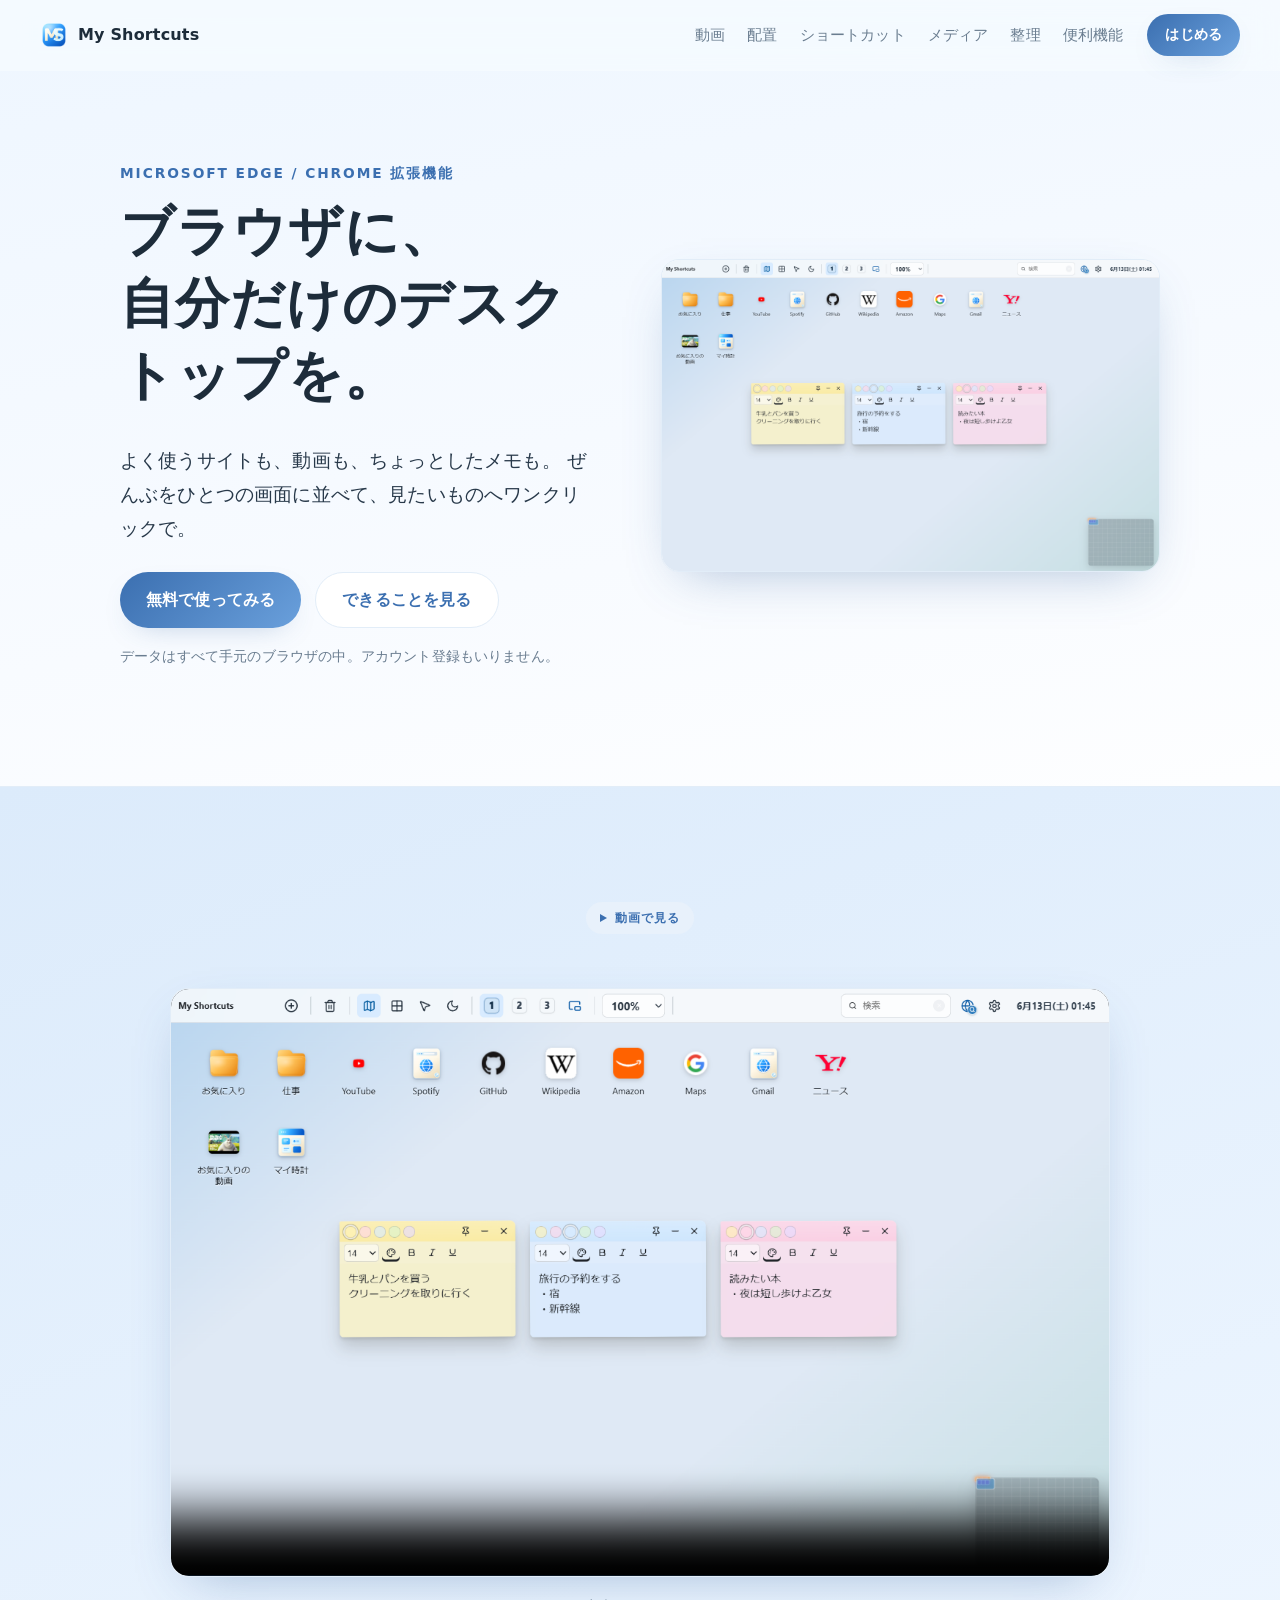
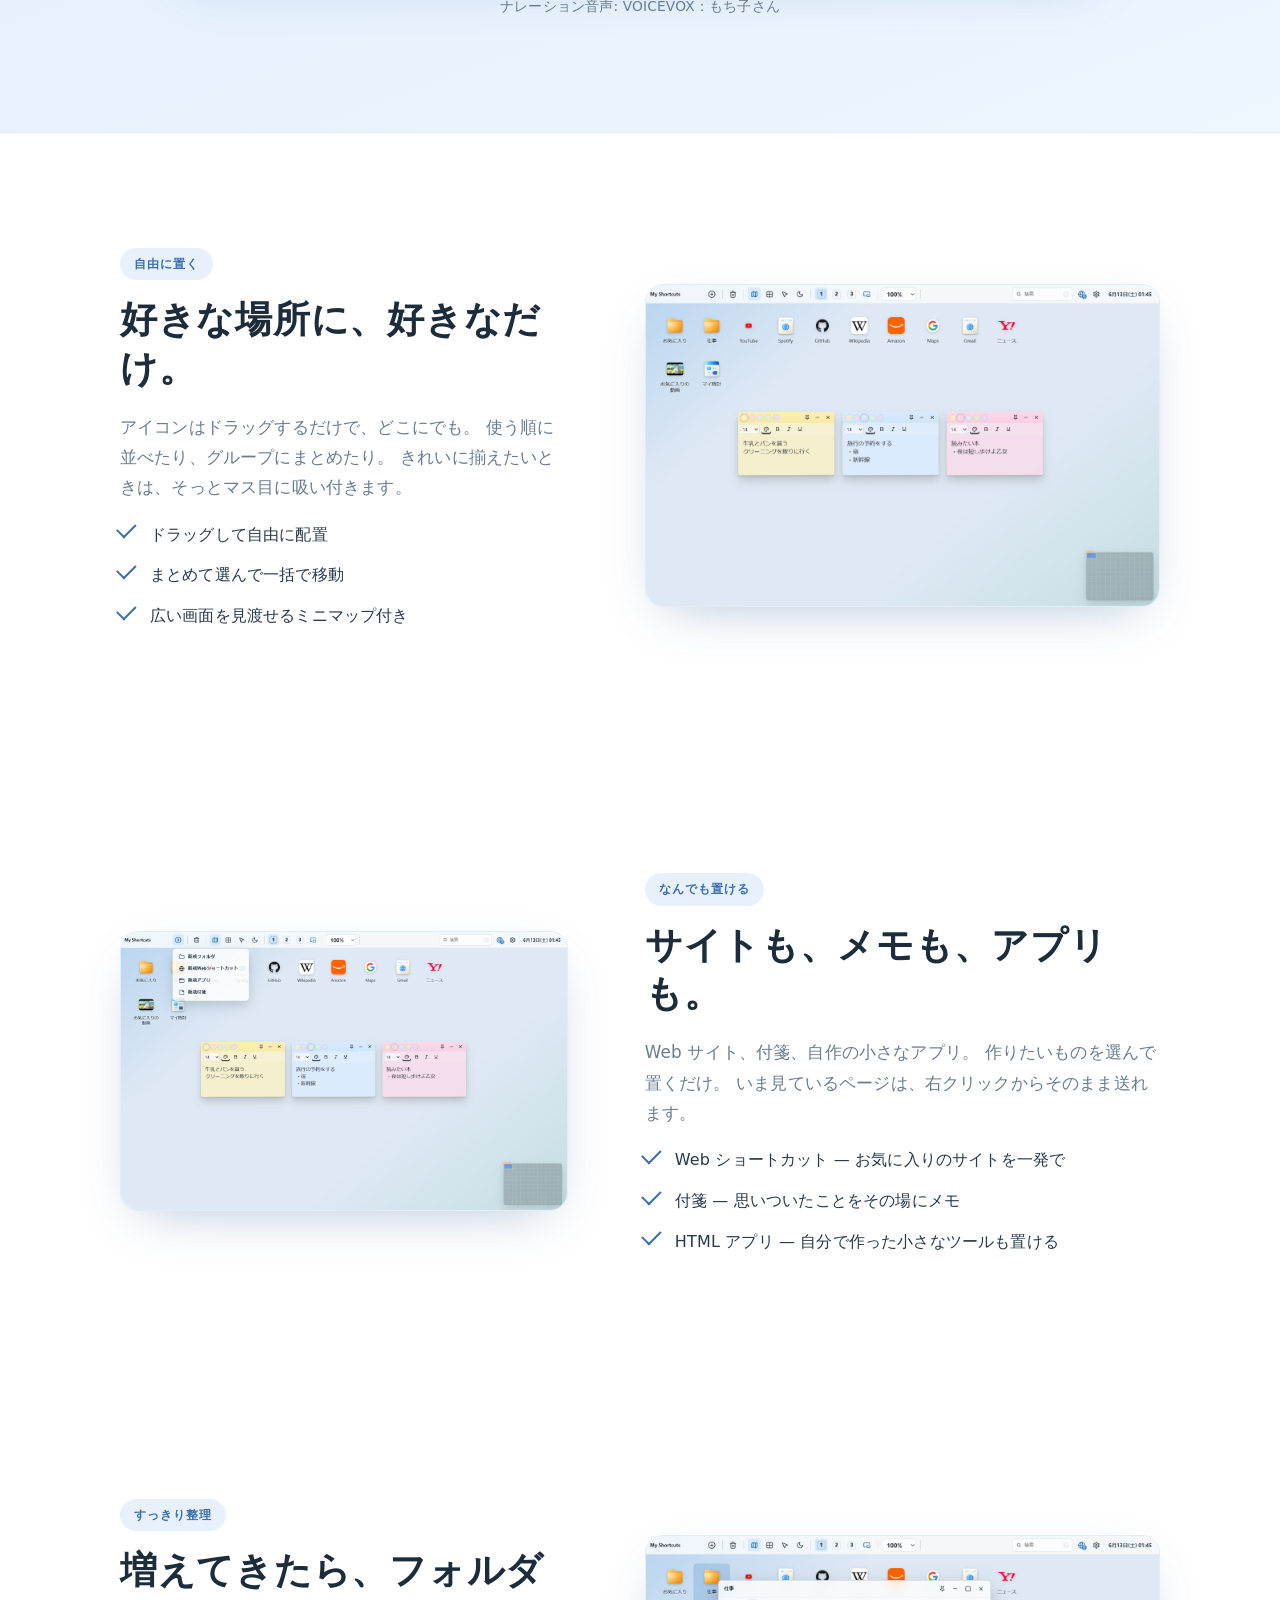
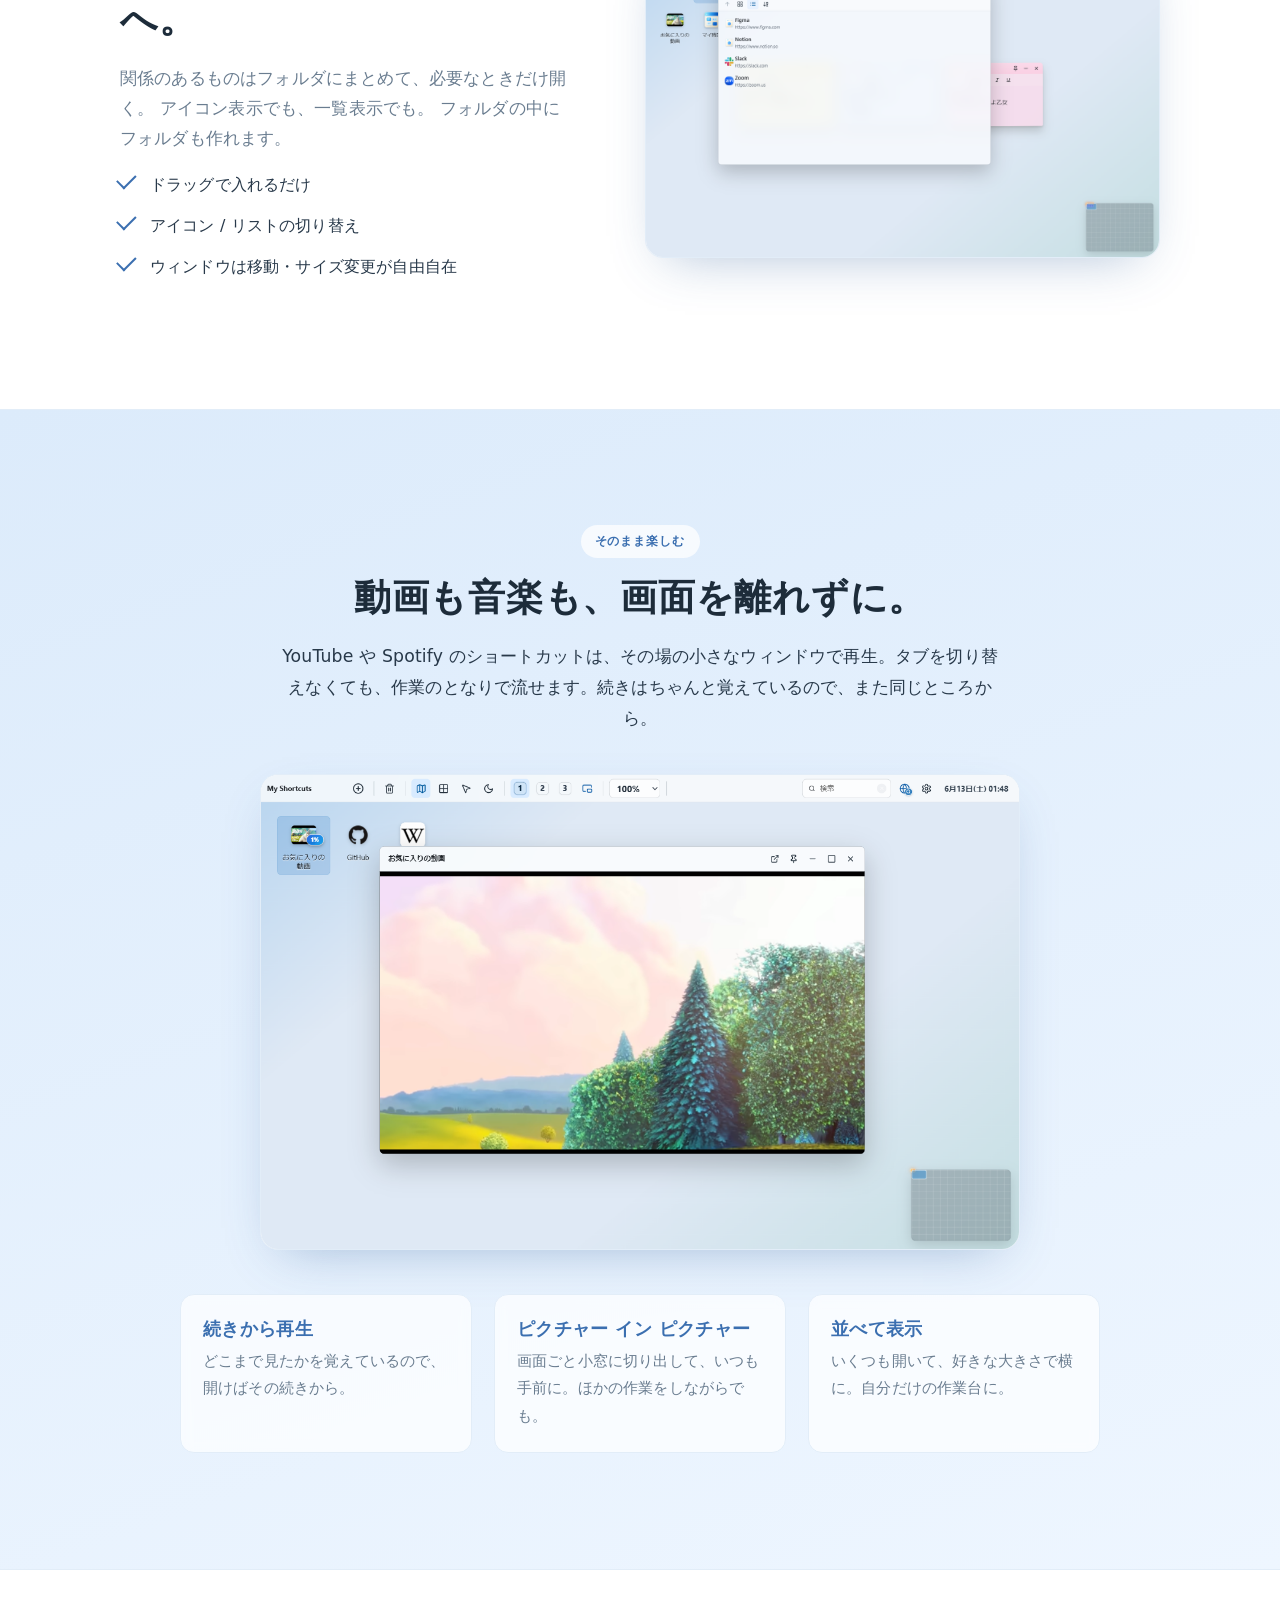
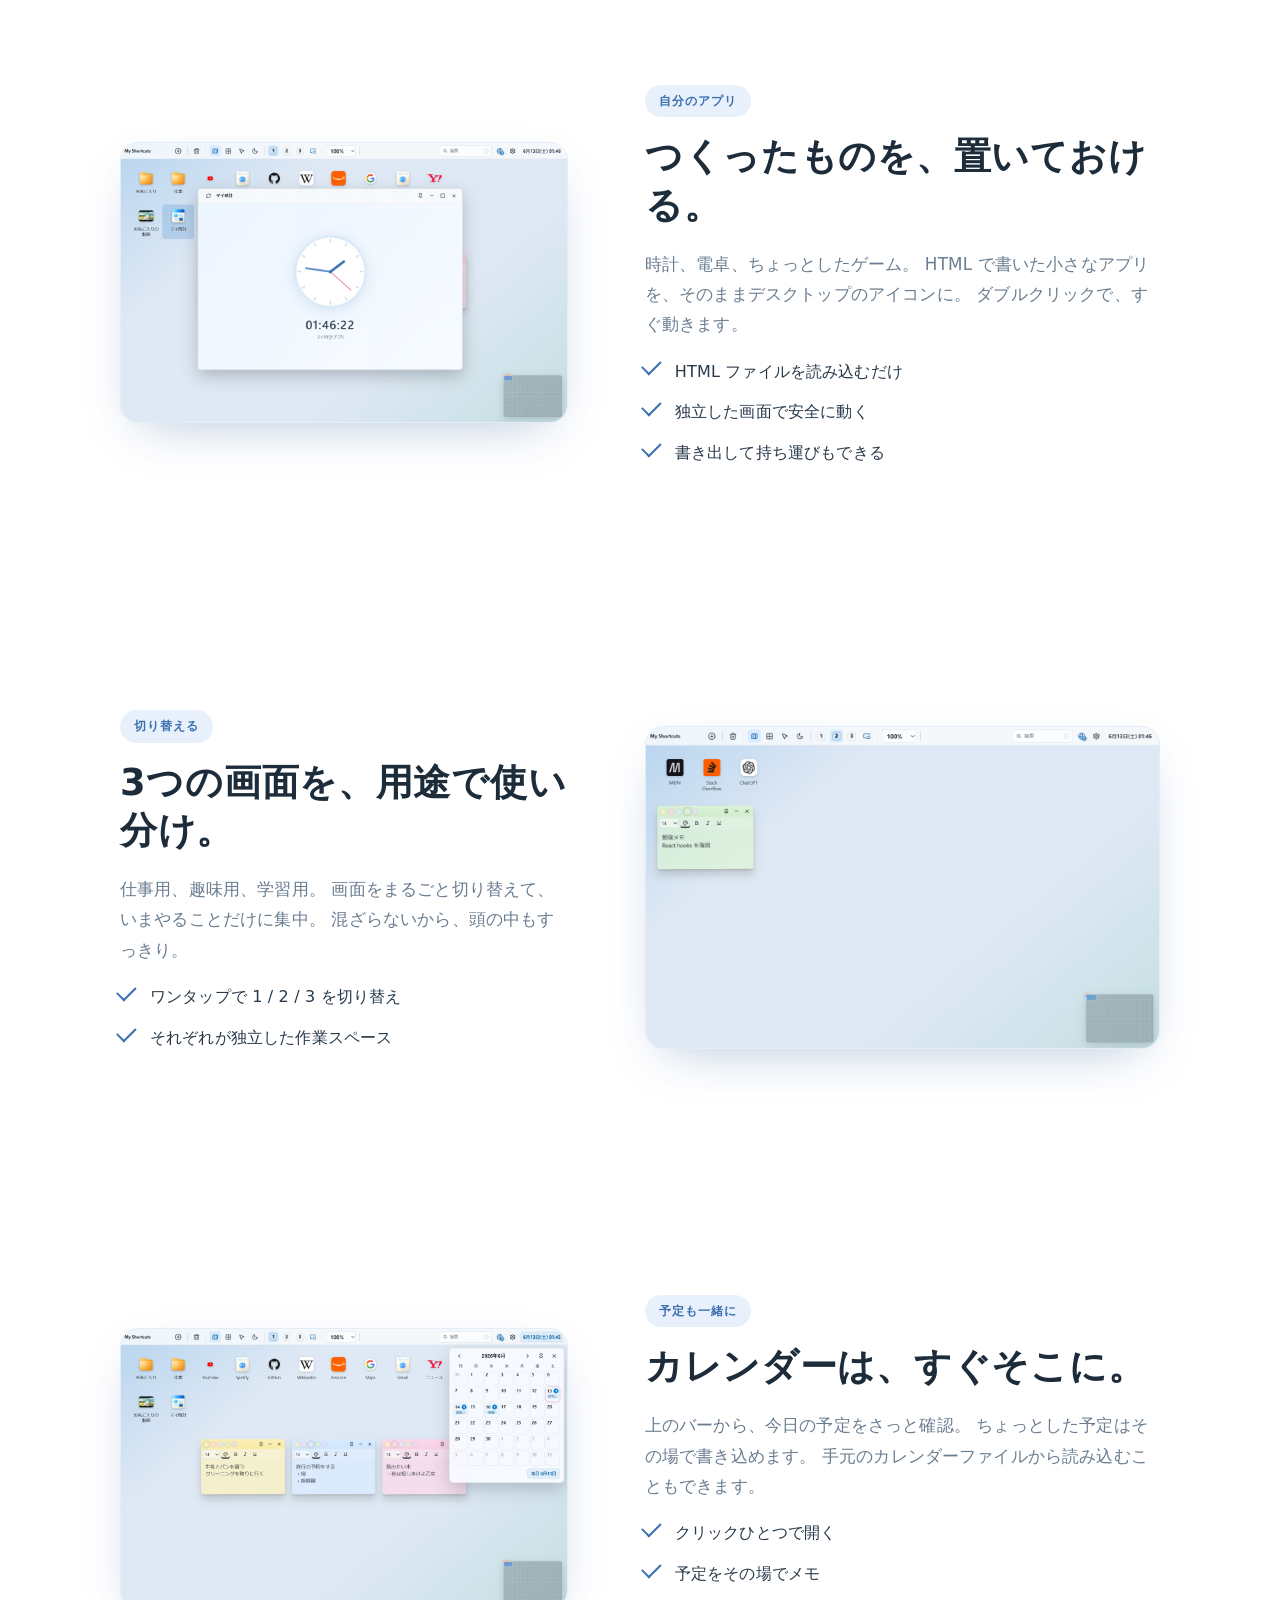
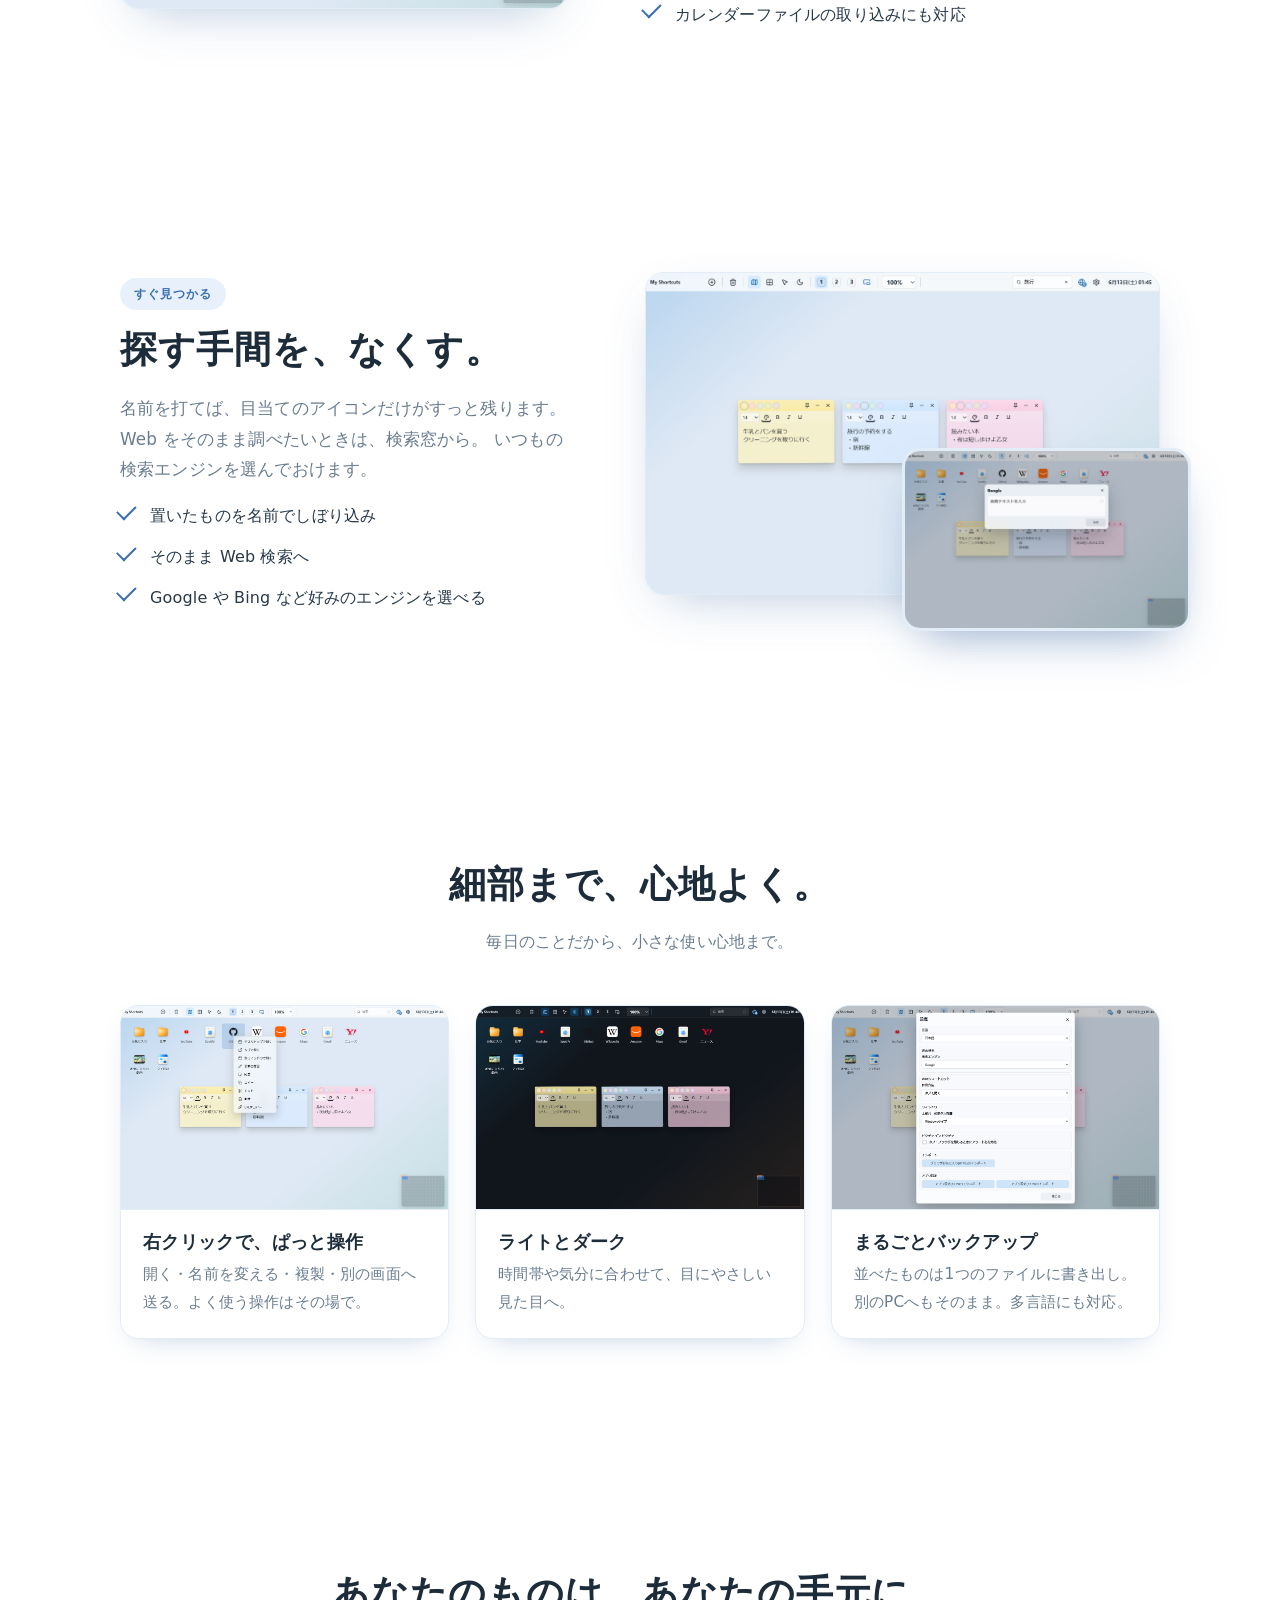
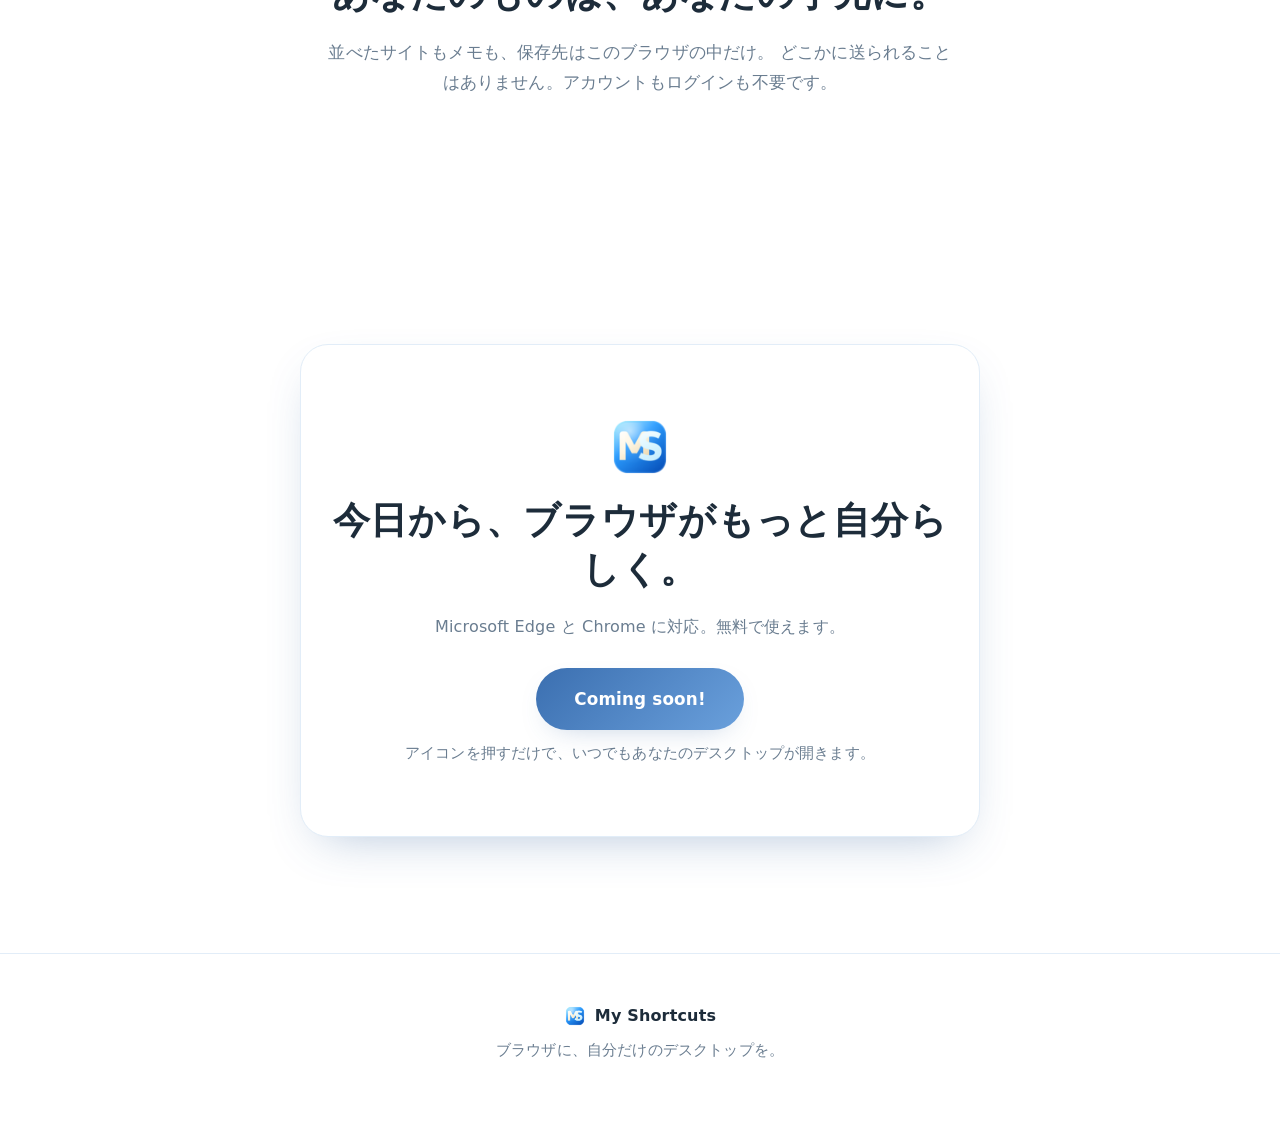
==== index.html @ 9e1b52a3 "Initial commit" ====
<!doctype html>
<html lang="ja">
<head>
<meta charset="utf-8" />
<meta name="viewport" content="width=device-width, initial-scale=1" />
<title>My Shortcuts — ブラウザに、自分だけのデスクトップを。</title>
<meta name="description" content="よく使うサイト、動画、メモ、自作アプリ。ぜんぶをひとつの画面に並べて、ワンクリックで。My Shortcuts は Microsoft Edge / Chrome 用の無料拡張機能です。" />
<link rel="icon" href="assets/logo.png" />
<link rel="stylesheet" href="styles.css" />
</head>
<body>

<header class="nav" id="nav">
  <a class="nav__brand" href="#top">
    <img src="assets/logo.png" alt="" width="28" height="28" />
    <span>My Shortcuts</span>
  </a>
  <nav class="nav__links">
    <a href="#video">動画</a>
    <a href="#arrange">配置</a>
    <a href="#shortcuts">ショートカット</a>
    <a href="#media">メディア</a>
    <a href="#organize">整理</a>
    <a href="#more">便利機能</a>
  </nav>
  <a class="nav__cta" href="#get">はじめる</a>
</header>

<main id="top">

  <!-- HERO -->
  <section class="hero">
    <div class="hero__copy reveal">
      <p class="eyebrow">Microsoft Edge / Chrome 拡張機能</p>
      <h1>ブラウザに、<br>自分だけのデスクトップを。</h1>
      <p class="lede">
        よく使うサイトも、動画も、ちょっとしたメモも。
        ぜんぶをひとつの画面に並べて、見たいものへワンクリックで。
      </p>
      <div class="hero__actions">
        <a class="btn btn--primary" href="#get">無料で使ってみる</a>
        <a class="btn btn--ghost" href="#arrange">できることを見る</a>
      </div>
      <p class="hero__note">データはすべて手元のブラウザの中。アカウント登録もいりません。</p>
    </div>
    <div class="hero__shot reveal">
      <div class="frame frame--float">
        <img src="assets/01-overview.png" alt="My Shortcuts のデスクトップ。フォルダやサイトのアイコン、付箋が並んでいる様子" />
      </div>
    </div>
  </section>

  <!-- VIDEO -->
  <section class="videosec" id="video">
    <div class="videosec__head reveal">
      <span class="tag tag--play" id="videoPlay" role="button" tabindex="0">動画で見る</span>
    </div>
    <div class="videosec__player reveal">
      <div class="frame">
        <video controls preload="metadata" playsinline poster="assets/01-overview.png">
          <source src="assets/my-shortcuts-intro.mp4" type="video/mp4" />
          お使いのブラウザは動画再生に対応していません。
          <a href="assets/my-shortcuts-intro.mp4">動画をダウンロード</a>
        </video>
      </div>
      <p class="videosec__credit">ナレーション音声: VOICEVOX：もち子さん</p>
    </div>
  </section>

  <!-- ARRANGE -->
  <section class="feature" id="arrange">
    <div class="feature__text reveal">
      <span class="tag">自由に置く</span>
      <h2>好きな場所に、好きなだけ。</h2>
      <p>
        アイコンはドラッグするだけで、どこにでも。
        使う順に並べたり、グループにまとめたり。
        きれいに揃えたいときは、そっとマス目に吸い付きます。
      </p>
      <ul class="ticks">
        <li>ドラッグして自由に配置</li>
        <li>まとめて選んで一括で移動</li>
        <li>広い画面を見渡せるミニマップ付き</li>
      </ul>
    </div>
    <div class="feature__media reveal">
      <div class="frame"><img src="assets/01-overview.png" alt="アイコンと付箋が自由に並んだデスクトップ" /></div>
    </div>
  </section>

  <!-- SHORTCUTS -->
  <section class="feature feature--rev" id="shortcuts">
    <div class="feature__text reveal">
      <span class="tag">なんでも置ける</span>
      <h2>サイトも、メモも、アプリも。</h2>
      <p>
        Web サイト、付箋、自作の小さなアプリ。
        作りたいものを選んで置くだけ。
        いま見ているページは、右クリックからそのまま送れます。
      </p>
      <ul class="ticks">
        <li>Web ショートカット — お気に入りのサイトを一発で</li>
        <li>付箋 — 思いついたことをその場にメモ</li>
        <li>HTML アプリ — 自分で作った小さなツールも置ける</li>
      </ul>
    </div>
    <div class="feature__media reveal">
      <div class="frame"><img src="assets/02-create-menu.png" alt="「新規作成」メニュー。フォルダ・Webショートカット・アプリ・付箋を選べる" /></div>
    </div>
  </section>

  <!-- FOLDER -->
  <section class="feature" id="organize">
    <div class="feature__text reveal">
      <span class="tag">すっきり整理</span>
      <h2>増えてきたら、フォルダへ。</h2>
      <p>
        関係のあるものはフォルダにまとめて、必要なときだけ開く。
        アイコン表示でも、一覧表示でも。
        フォルダの中にフォルダも作れます。
      </p>
      <ul class="ticks">
        <li>ドラッグで入れるだけ</li>
        <li>アイコン / リストの切り替え</li>
        <li>ウィンドウは移動・サイズ変更が自由自在</li>
      </ul>
    </div>
    <div class="feature__media reveal">
      <div class="frame"><img src="assets/03-folder.png" alt="「仕事」フォルダを開いた一覧表示のウィンドウ" /></div>
    </div>
  </section>

  <!-- MEDIA -->
  <section class="band" id="media">
    <div class="band__head reveal">
      <span class="tag tag--light">そのまま楽しむ</span>
      <h2>動画も音楽も、画面を離れずに。</h2>
      <p>YouTube や Spotify のショートカットは、その場の小さなウィンドウで再生。タブを切り替えなくても、作業のとなりで流せます。続きはちゃんと覚えているので、また同じところから。</p>
    </div>
    <div class="band__shot reveal">
      <div class="frame frame--wide"><img src="assets/11-youtube.png" alt="デスクトップ上の小さなウィンドウで動画が再生されている様子" /></div>
    </div>
    <div class="band__grid">
      <div class="mini reveal">
        <h3>続きから再生</h3>
        <p>どこまで見たかを覚えているので、開けばその続きから。</p>
      </div>
      <div class="mini reveal">
        <h3>ピクチャー イン ピクチャー</h3>
        <p>画面ごと小窓に切り出して、いつも手前に。ほかの作業をしながらでも。</p>
      </div>
      <div class="mini reveal">
        <h3>並べて表示</h3>
        <p>いくつも開いて、好きな大きさで横に。自分だけの作業台に。</p>
      </div>
    </div>
  </section>

  <!-- HTML APP -->
  <section class="feature feature--rev">
    <div class="feature__text reveal">
      <span class="tag">自分のアプリ</span>
      <h2>つくったものを、置いておける。</h2>
      <p>
        時計、電卓、ちょっとしたゲーム。
        HTML で書いた小さなアプリを、そのままデスクトップのアイコンに。
        ダブルクリックで、すぐ動きます。
      </p>
      <ul class="ticks">
        <li>HTML ファイルを読み込むだけ</li>
        <li>独立した画面で安全に動く</li>
        <li>書き出して持ち運びもできる</li>
      </ul>
    </div>
    <div class="feature__media reveal">
      <div class="frame"><img src="assets/10-htmlapp.png" alt="自作の時計アプリがウィンドウで動いている様子" /></div>
    </div>
  </section>

  <!-- DESKTOPS -->
  <section class="feature">
    <div class="feature__text reveal">
      <span class="tag">切り替える</span>
      <h2>3つの画面を、用途で使い分け。</h2>
      <p>
        仕事用、趣味用、学習用。
        画面をまるごと切り替えて、いまやることだけに集中。
        混ざらないから、頭の中もすっきり。
      </p>
      <ul class="ticks">
        <li>ワンタップで 1 / 2 / 3 を切り替え</li>
        <li>それぞれが独立した作業スペース</li>
      </ul>
    </div>
    <div class="feature__media reveal">
      <div class="frame"><img src="assets/09-desktop2.png" alt="2つ目のデスクトップ画面。学習用のサイトとメモが並ぶ" /></div>
    </div>
  </section>

  <!-- CALENDAR -->
  <section class="feature feature--rev">
    <div class="feature__text reveal">
      <span class="tag">予定も一緒に</span>
      <h2>カレンダーは、すぐそこに。</h2>
      <p>
        上のバーから、今日の予定をさっと確認。
        ちょっとした予定はその場で書き込めます。
        手元のカレンダーファイルから読み込むこともできます。
      </p>
      <ul class="ticks">
        <li>クリックひとつで開く</li>
        <li>予定をその場でメモ</li>
        <li>カレンダーファイルの取り込みにも対応</li>
      </ul>
    </div>
    <div class="feature__media reveal">
      <div class="frame"><img src="assets/04-calendar.png" alt="上部バーから開いたカレンダー。予定のある日に印が付いている" /></div>
    </div>
  </section>

  <!-- SEARCH + QUICK -->
  <section class="feature" id="more">
    <div class="feature__text reveal">
      <span class="tag">すぐ見つかる</span>
      <h2>探す手間を、なくす。</h2>
      <p>
        名前を打てば、目当てのアイコンだけがすっと残ります。
        Web をそのまま調べたいときは、検索窓から。
        いつもの検索エンジンを選んでおけます。
      </p>
      <ul class="ticks">
        <li>置いたものを名前でしぼり込み</li>
        <li>そのまま Web 検索へ</li>
        <li>Google や Bing など好みのエンジンを選べる</li>
      </ul>
    </div>
    <div class="feature__media reveal feature__media--stack">
      <div class="frame frame--sm"><img src="assets/05-search.png" alt="検索で「旅行」のメモだけが残った状態" /></div>
      <div class="frame frame--sm frame--lap"><img src="assets/08-quicksearch.png" alt="クイック検索ウィンドウ。Webをそのまま検索できる" /></div>
    </div>
  </section>

  <!-- RIGHT CLICK / DARK / BACKUP grid -->
  <section class="cards">
    <div class="cards__head reveal">
      <h2>細部まで、心地よく。</h2>
      <p>毎日のことだから、小さな使い心地まで。</p>
    </div>
    <div class="cards__grid">
      <article class="card reveal">
        <div class="card__shot"><img src="assets/06-context-menu.png" alt="アイコンの右クリックメニュー" /></div>
        <h3>右クリックで、ぱっと操作</h3>
        <p>開く・名前を変える・複製・別の画面へ送る。よく使う操作はその場で。</p>
      </article>
      <article class="card reveal">
        <div class="card__shot"><img src="assets/12-dark.png" alt="ダークモードのデスクトップ" /></div>
        <h3>ライトとダーク</h3>
        <p>時間帯や気分に合わせて、目にやさしい見た目へ。</p>
      </article>
      <article class="card reveal">
        <div class="card__shot"><img src="assets/07-settings.png" alt="設定画面。言語やバックアップの項目" /></div>
        <h3>まるごとバックアップ</h3>
        <p>並べたものは1つのファイルに書き出し。別のPCへもそのまま。多言語にも対応。</p>
      </article>
    </div>
  </section>

  <!-- PRIVACY -->
  <section class="privacy reveal">
    <div class="privacy__inner">
      <h2>あなたのものは、あなたの手元に。</h2>
      <p>
        並べたサイトもメモも、保存先はこのブラウザの中だけ。
        どこかに送られることはありません。アカウントもログインも不要です。
      </p>
    </div>
  </section>

  <!-- GET -->
  <section class="get" id="get">
    <div class="get__inner reveal">
      <img src="assets/logo.png" alt="" width="64" height="64" />
      <h2>今日から、ブラウザがもっと自分らしく。</h2>
      <p>Microsoft Edge と Chrome に対応。無料で使えます。</p>
      <div class="get__actions">
        <a class="btn btn--primary btn--lg" href="#">Coming soon!</a>
      </div>
      <p class="get__steps">アイコンを押すだけで、いつでもあなたのデスクトップが開きます。</p>
    </div>
  </section>

</main>

<footer class="foot">
  <div class="foot__brand">
    <img src="assets/logo.png" alt="" width="22" height="22" />
    <span>My Shortcuts</span>
  </div>
  <p>ブラウザに、自分だけのデスクトップを。</p>
</footer>

<script src="script.js"></script>
</body>
</html>
---- styles.css ----
/* ============ tokens ============ */
:root {
  --bg-top: #eef6ff;
  --bg-bottom: #f8fbff;
  --ink: #28394a;
  --ink-strong: #1d2c3a;
  --muted: #6a7d90;
  --accent: #3b6fb0;
  --accent-2: #6aa0dc;
  --accent-soft: #e8f1fb;
  --card: #ffffff;
  --line: #e2edf8;
  --shadow: 0 18px 50px -22px rgba(54, 99, 158, 0.42);
  --shadow-sm: 0 10px 30px -16px rgba(54, 99, 158, 0.4);
  --radius: 18px;
  --maxw: 1120px;
  --font: -apple-system, BlinkMacSystemFont, "Hiragino Sans", "Noto Sans JP",
    "Segoe UI", Meiryo, system-ui, sans-serif;
}

* { box-sizing: border-box; }
html { scroll-behavior: smooth; }

body {
  margin: 0;
  font-family: var(--font);
  color: var(--ink);
  background: linear-gradient(170deg, var(--bg-top) 0%, var(--bg-bottom) 60%, #ffffff 100%);
  background-attachment: fixed;
  line-height: 1.8;
  -webkit-font-smoothing: antialiased;
  letter-spacing: 0.01em;
}

h1, h2, h3 { color: var(--ink-strong); line-height: 1.32; letter-spacing: 0.02em; }
h1 { font-size: clamp(2rem, 4.6vw, 3.4rem); font-weight: 700; margin: 0 0 0.6em; }
h2 { font-size: clamp(1.6rem, 3.2vw, 2.3rem); font-weight: 700; margin: 0 0 0.5em; }
h3 { font-size: 1.12rem; font-weight: 700; margin: 0 0 0.4em; }
p { margin: 0 0 1em; }
img { max-width: 100%; display: block; }
a { color: inherit; text-decoration: none; }

/* ============ nav ============ */
.nav {
  position: sticky; top: 0; z-index: 50;
  display: flex; align-items: center; gap: 24px;
  padding: 14px clamp(18px, 4vw, 40px);
  background: rgba(247, 251, 255, 0.72);
  backdrop-filter: saturate(160%) blur(14px);
  -webkit-backdrop-filter: saturate(160%) blur(14px);
  border-bottom: 1px solid transparent;
  transition: border-color 0.4s ease, background 0.4s ease;
}
.nav.is-scrolled { border-bottom-color: var(--line); background: rgba(247, 251, 255, 0.86); }
.nav__brand { display: flex; align-items: center; gap: 10px; font-weight: 700; color: var(--ink-strong); }
.nav__brand img { border-radius: 7px; }
.nav__links { display: flex; gap: 22px; margin-left: auto; font-size: 0.92rem; color: var(--muted); }
.nav__links a { position: relative; padding: 4px 0; transition: color 0.25s ease; }
.nav__links a::after {
  content: ""; position: absolute; left: 0; right: 100%; bottom: -2px; height: 2px;
  background: var(--accent); border-radius: 2px; transition: right 0.3s ease;
}
.nav__links a:hover { color: var(--accent); }
.nav__links a:hover::after { right: 0; }
.nav__cta {
  padding: 8px 18px; border-radius: 999px; font-size: 0.9rem; font-weight: 600;
  color: #fff; background: linear-gradient(135deg, var(--accent), var(--accent-2));
  box-shadow: var(--shadow-sm); transition: transform 0.25s ease, box-shadow 0.25s ease;
}
.nav__cta:hover { transform: translateY(-1px); box-shadow: 0 14px 30px -14px rgba(54, 99, 158, 0.55); }

/* ============ buttons ============ */
.btn {
  display: inline-flex; align-items: center; justify-content: center;
  padding: 13px 26px; border-radius: 999px; font-weight: 600; font-size: 0.98rem;
  transition: transform 0.25s ease, box-shadow 0.25s ease, background 0.25s ease;
}
.btn--primary { color: #fff; background: linear-gradient(135deg, var(--accent), var(--accent-2)); box-shadow: var(--shadow-sm); }
.btn--primary:hover { transform: translateY(-2px); box-shadow: 0 18px 36px -16px rgba(54, 99, 158, 0.6); }
.btn--ghost { color: var(--accent); background: #fff; border: 1px solid var(--line); }
.btn--ghost:hover { transform: translateY(-2px); border-color: var(--accent-2); }
.btn--lg { padding: 16px 38px; font-size: 1.05rem; }

/* ============ shared layout ============ */
section { padding: clamp(64px, 9vw, 120px) clamp(18px, 4vw, 40px); }
.eyebrow { color: var(--accent); font-weight: 600; font-size: 0.86rem; letter-spacing: 0.14em; text-transform: uppercase; margin: 0 0 0.8em; }
.tag {
  display: inline-block; font-size: 0.78rem; font-weight: 700; letter-spacing: 0.08em;
  color: var(--accent); background: var(--accent-soft); padding: 5px 14px; border-radius: 999px; margin-bottom: 16px;
}
.tag--light { color: var(--accent); background: rgba(255, 255, 255, 0.75); }

.ticks { list-style: none; padding: 0; margin: 18px 0 0; }
.ticks li { position: relative; padding-left: 30px; margin-bottom: 12px; color: var(--ink); }
.ticks li::before {
  content: ""; position: absolute; left: 0; top: 0.55em;
  width: 16px; height: 9px; border-left: 2.4px solid var(--accent); border-bottom: 2.4px solid var(--accent);
  transform: rotate(-45deg); transform-origin: left center;
}

/* ============ frame (screenshot) ============ */
.frame {
  border-radius: var(--radius); overflow: hidden;
  background: #fff; border: 1px solid var(--line); box-shadow: var(--shadow);
  transition: transform 0.5s cubic-bezier(.2,.7,.3,1), box-shadow 0.5s ease;
}
.frame img { width: 100%; }
.frame:hover { transform: translateY(-6px); box-shadow: 0 28px 60px -24px rgba(54, 99, 158, 0.5); }
.frame--float { animation: floaty 7s ease-in-out infinite; }
@keyframes floaty { 0%,100% { transform: translateY(0); } 50% { transform: translateY(-10px); } }
.frame--wide { max-width: 760px; margin: 0 auto; }

/* ============ hero ============ */
.hero {
  display: grid; grid-template-columns: 1.05fr 1.1fr; gap: clamp(30px, 5vw, 70px);
  align-items: center; max-width: var(--maxw); margin: 0 auto;
  padding-top: clamp(50px, 7vw, 90px);
}
.lede { font-size: 1.18rem; color: var(--ink); max-width: 30em; }
.hero__actions { display: flex; gap: 14px; flex-wrap: wrap; margin: 26px 0 16px; }
.hero__note { font-size: 0.9rem; color: var(--muted); margin: 0; }

/* ============ feature rows ============ */
.feature {
  display: grid; grid-template-columns: 1fr 1.15fr; gap: clamp(34px, 6vw, 84px);
  align-items: center; max-width: var(--maxw); margin: 0 auto;
}
.feature--rev .feature__text { order: 2; }
.feature--rev .feature__media { order: 1; }
.feature__text p { color: var(--muted); font-size: 1.05rem; }
.feature__media--stack { position: relative; padding-bottom: 36px; }
.frame--sm { max-width: 100%; }
.frame--lap {
  position: absolute; right: -6%; bottom: 0; width: 56%;
  border-width: 3px; box-shadow: 0 22px 48px -20px rgba(54, 99, 158, 0.55);
}

/* ============ media band ============ */
.band {
  background: linear-gradient(160deg, #dcebfb, #eef6ff);
  border-top: 1px solid var(--line); border-bottom: 1px solid var(--line);
}
.band__head { max-width: 720px; margin: 0 auto; text-align: center; }
.band__head p { color: var(--ink); font-size: 1.08rem; }
.band__shot { margin: 40px auto 8px; }
.band__grid {
  display: grid; grid-template-columns: repeat(3, 1fr); gap: 22px;
  max-width: 920px; margin: 44px auto 0;
}
.mini {
  background: rgba(255, 255, 255, 0.7); border: 1px solid var(--line);
  border-radius: 14px; padding: 22px 22px; backdrop-filter: blur(6px);
  transition: transform 0.35s ease, background 0.35s ease;
}
.mini:hover { transform: translateY(-4px); background: #fff; }
.mini h3 { color: var(--accent); }
.mini p { margin: 0; color: var(--muted); font-size: 0.96rem; }

/* ============ video section ============ */
.videosec {
  background: linear-gradient(160deg, #dcebfb, #eef6ff);
  border-top: 1px solid var(--line); border-bottom: 1px solid var(--line);
  text-align: center;
}
.videosec__head { max-width: 700px; margin: 0 auto 38px; }
.tag--play {
  cursor: pointer; display: inline-flex; align-items: center; gap: 8px; user-select: none;
  transition: transform 0.2s ease, background 0.2s ease, color 0.2s ease, box-shadow 0.2s ease;
}
.tag--play::before {
  content: ""; border-style: solid; border-width: 4px 0 4px 7px;
  border-color: transparent transparent transparent currentColor;
}
.tag--play:hover, .tag--play:focus-visible {
  background: var(--accent); color: #fff; box-shadow: var(--shadow-sm);
  transform: translateY(-1px); outline: none;
}
.videosec__head p { color: var(--ink); font-size: 1.08rem; }
.videosec__player { max-width: 940px; margin: 0 auto; }
.videosec__player .frame { padding: 0; line-height: 0; }
.videosec__player .frame:hover { transform: none; box-shadow: var(--shadow); }
.videosec__player video {
  display: block; width: 100%; border-radius: inherit; background: #0b1622;
}
.videosec__credit { margin: 18px 0 0; font-size: 0.86rem; color: var(--muted); line-height: 1.6; }

/* ============ cards ============ */
.cards { max-width: var(--maxw); margin: 0 auto; }
.cards__head { text-align: center; max-width: 620px; margin: 0 auto 48px; }
.cards__head p { color: var(--muted); }
.cards__grid { display: grid; grid-template-columns: repeat(3, 1fr); gap: 26px; }
.card {
  background: var(--card); border: 1px solid var(--line); border-radius: var(--radius);
  overflow: hidden; box-shadow: var(--shadow-sm);
  transition: transform 0.4s cubic-bezier(.2,.7,.3,1), box-shadow 0.4s ease;
}
.card:hover { transform: translateY(-6px); box-shadow: var(--shadow); }
.card__shot { aspect-ratio: 16 / 10; overflow: hidden; border-bottom: 1px solid var(--line); background: var(--accent-soft); }
.card__shot img { width: 100%; height: 100%; object-fit: cover; object-position: top center; }
.card h3, .card p { padding: 0 22px; }
.card h3 { margin-top: 20px; }
.card p { margin-bottom: 22px; color: var(--muted); font-size: 0.96rem; }

/* ============ privacy ============ */
.privacy { text-align: center; }
.privacy__inner { max-width: 640px; margin: 0 auto; }
.privacy__inner p { color: var(--muted); font-size: 1.05rem; }

/* ============ get ============ */
.get { text-align: center; }
.get__inner {
  max-width: 680px; margin: 0 auto; padding: clamp(40px, 6vw, 70px) 30px;
  background: #fff; border: 1px solid var(--line); border-radius: 28px; box-shadow: var(--shadow);
}
.get__inner img { margin: 0 auto 18px; border-radius: 16px; }
.get__inner p { color: var(--muted); }
.get__actions { margin: 26px 0 10px; }
.get__steps { font-size: 0.92rem; color: var(--muted); margin: 6px 0 0; }

/* ============ footer ============ */
.foot {
  text-align: center; padding: 48px 20px 60px; border-top: 1px solid var(--line);
  color: var(--muted); background: rgba(255, 255, 255, 0.5);
}
.foot__brand { display: inline-flex; align-items: center; gap: 9px; font-weight: 700; color: var(--ink-strong); margin-bottom: 6px; }
.foot__brand img { border-radius: 6px; }
.foot p { margin: 0; font-size: 0.92rem; }

/* ============ reveal animation ============ */
.reveal { opacity: 0; transform: translateY(22px); transition: opacity 0.8s ease, transform 0.8s cubic-bezier(.2,.7,.3,1); }
.reveal.is-in { opacity: 1; transform: none; }

/* ============ responsive ============ */
@media (max-width: 860px) {
  .hero, .feature { grid-template-columns: 1fr; }
  .hero__shot { order: -1; }
  .feature--rev .feature__text, .feature--rev .feature__media { order: 0; }
  .nav__links { display: none; }
  .band__grid, .cards__grid { grid-template-columns: 1fr; }
  .frame--lap { position: static; width: 70%; margin: 18px auto 0; }
  .feature__media--stack { padding-bottom: 0; }
}

@media (prefers-reduced-motion: reduce) {
  html { scroll-behavior: auto; }
  .reveal { opacity: 1; transform: none; transition: none; }
  .frame--float { animation: none; }
  * { transition: none !important; }
}
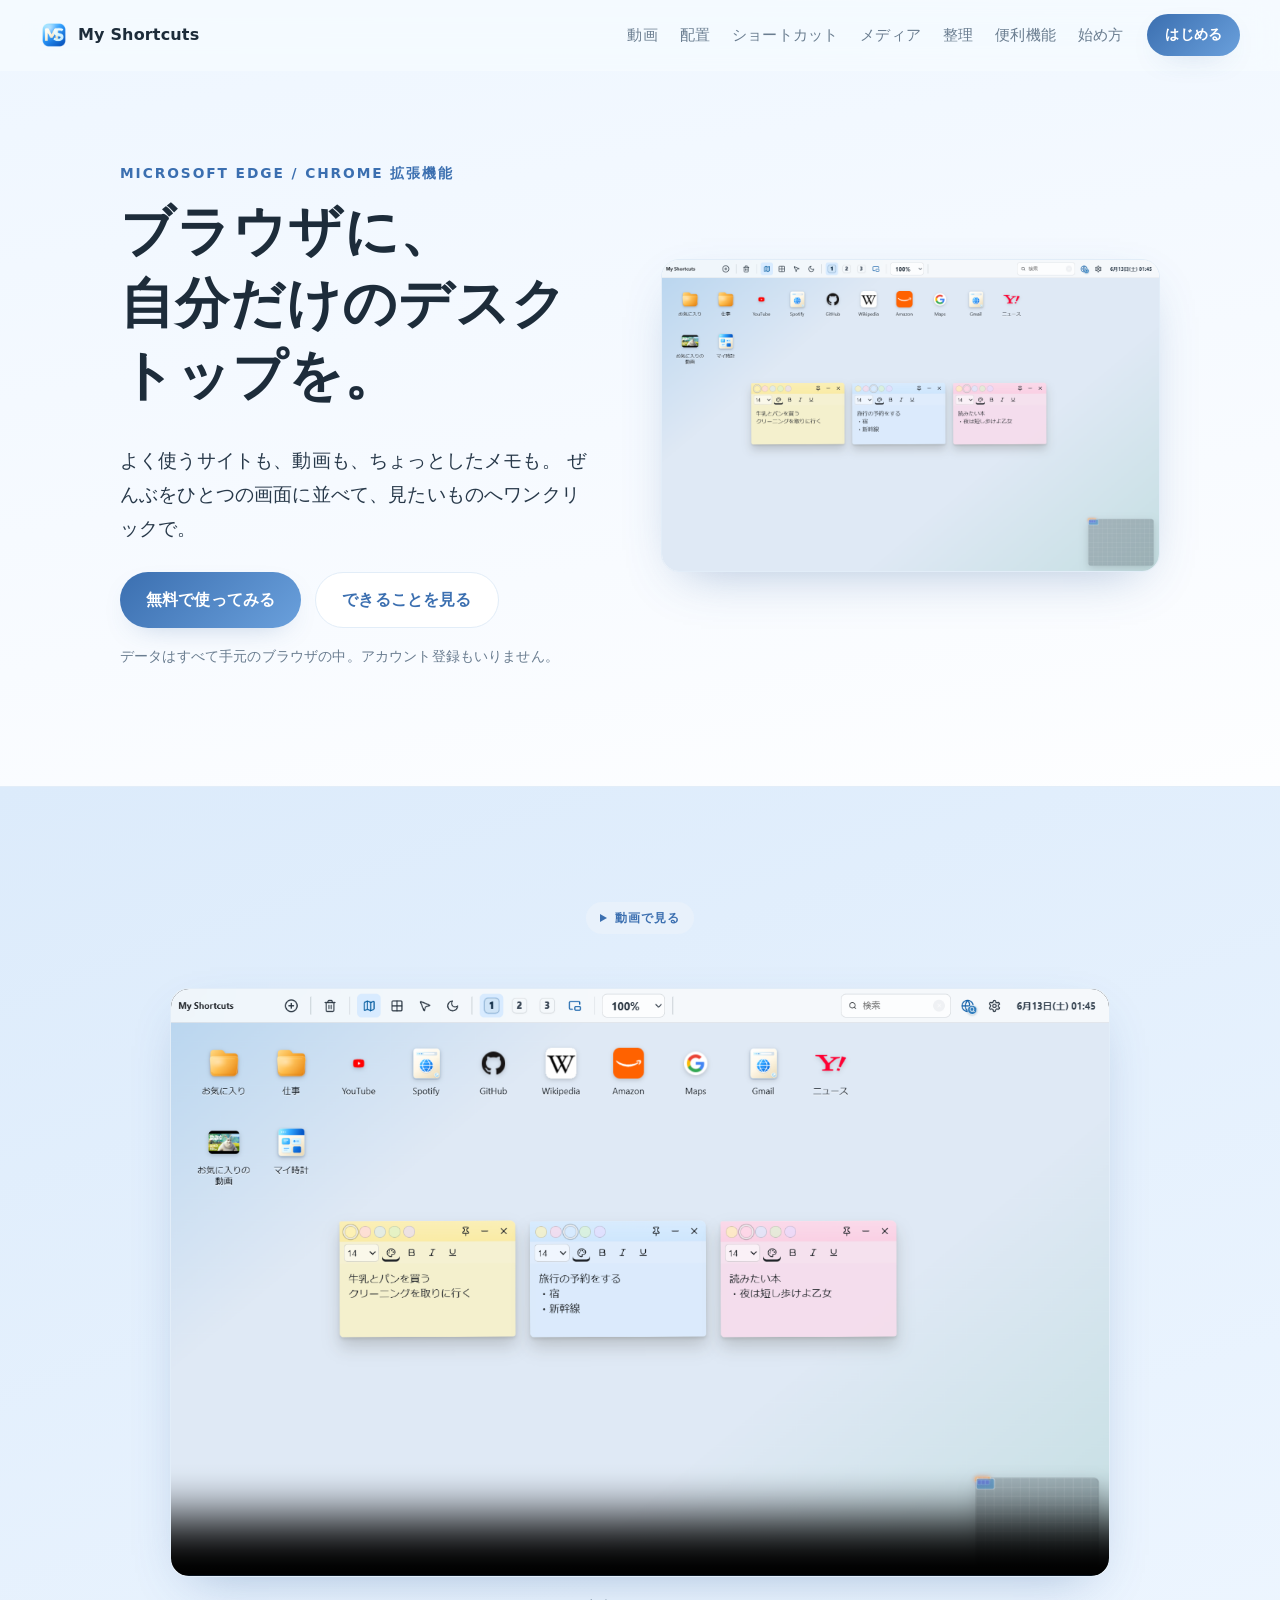
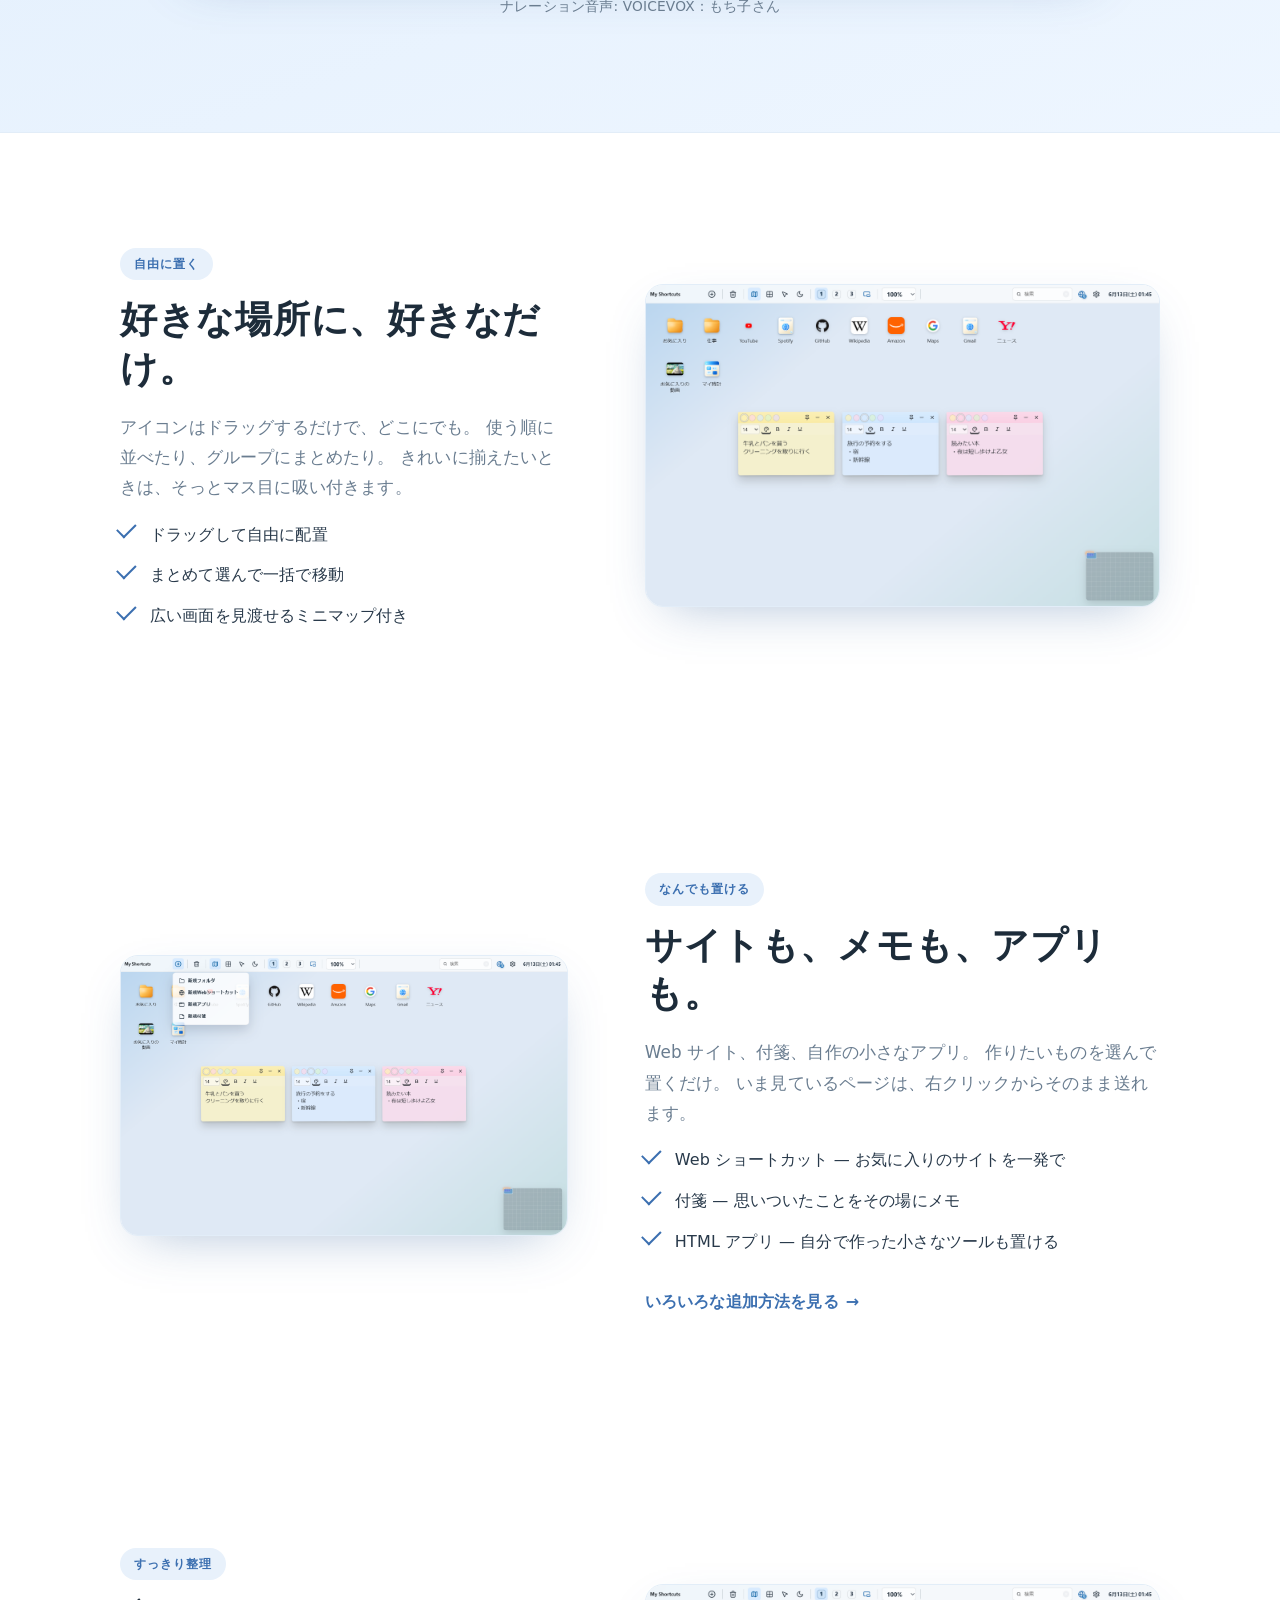
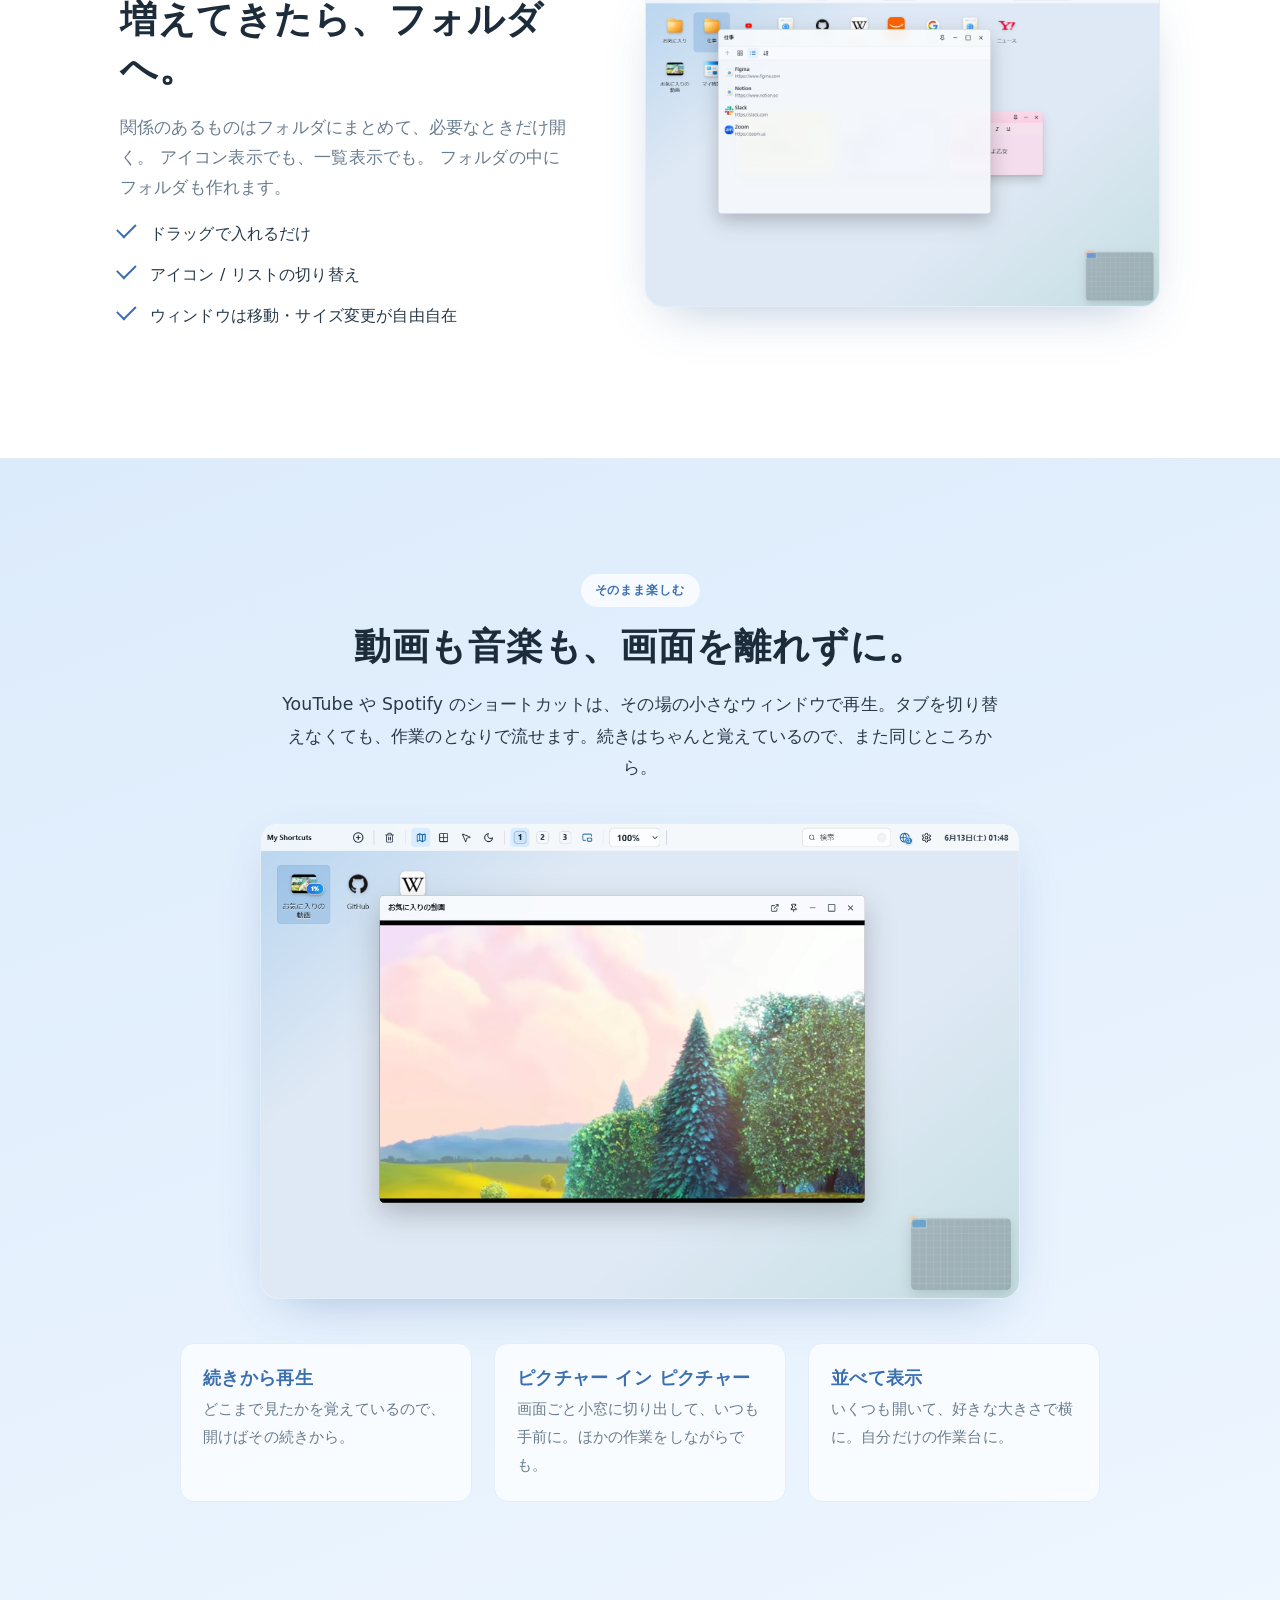
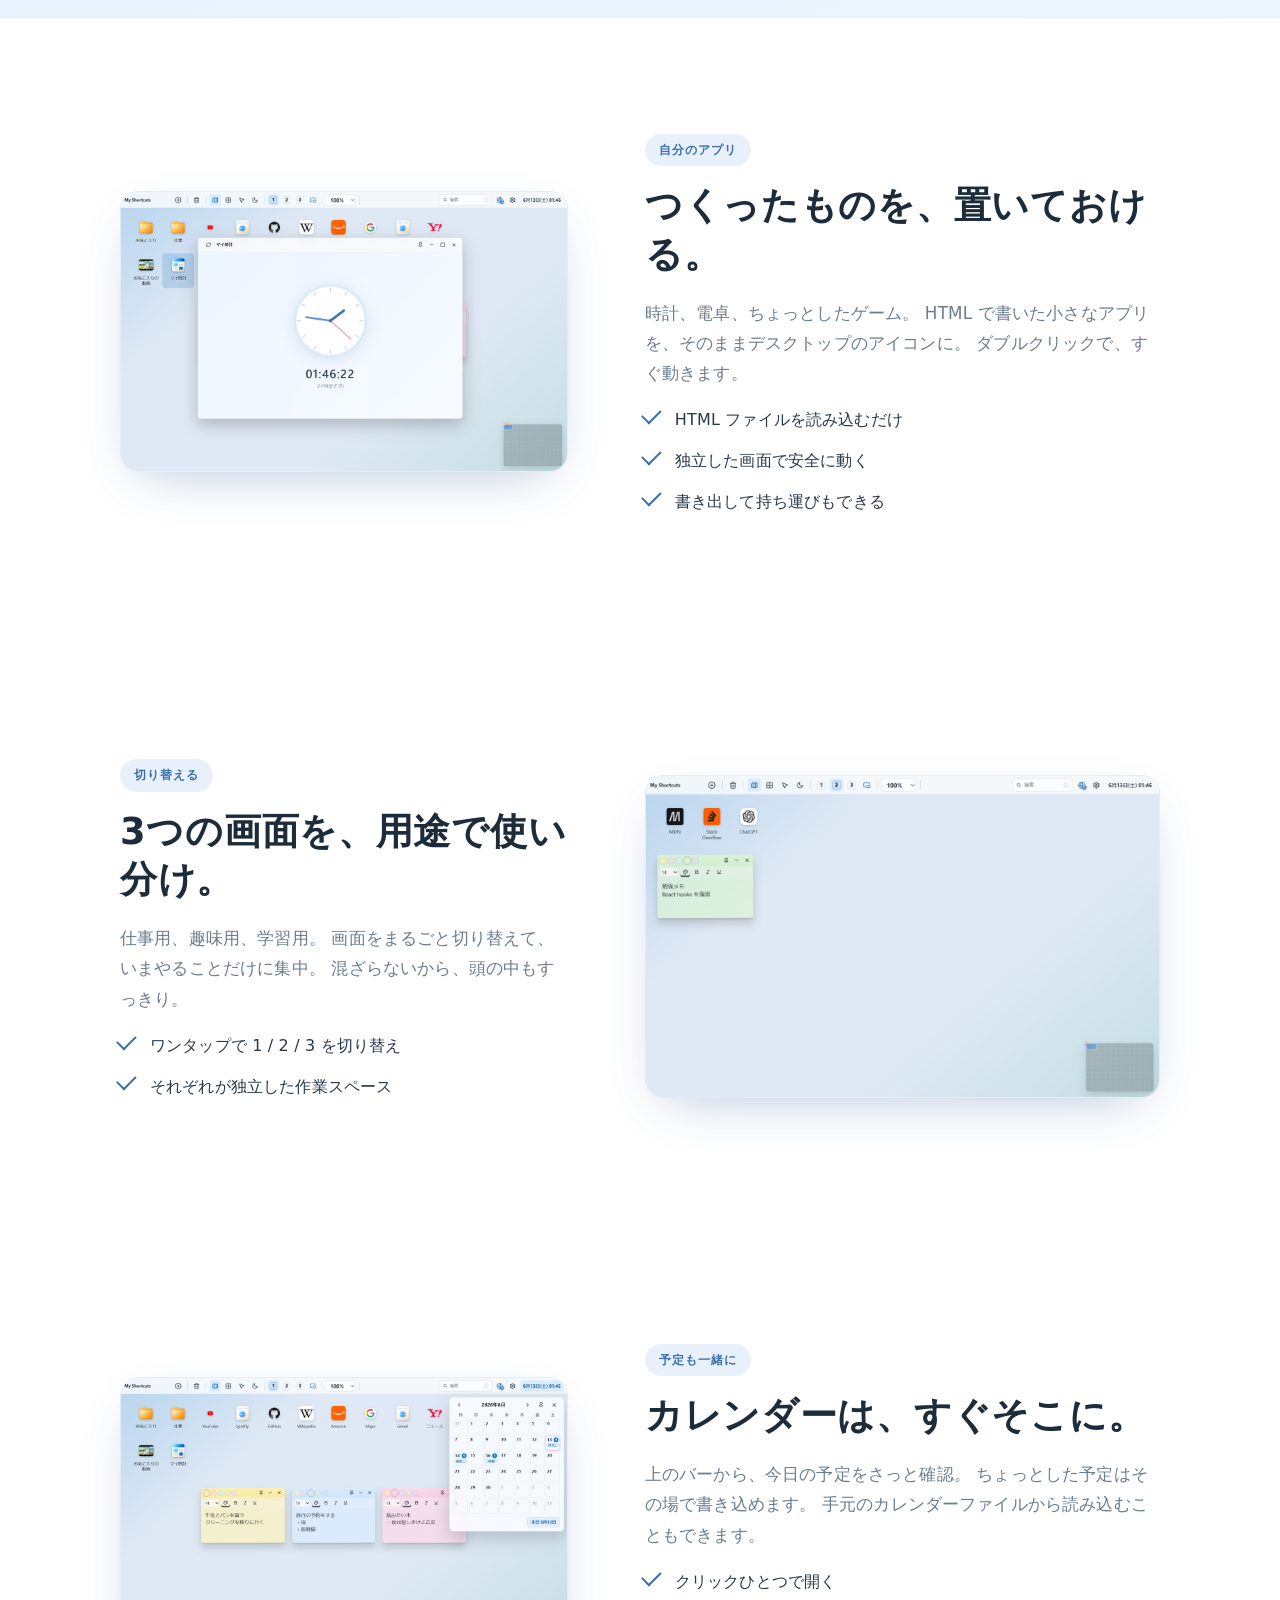
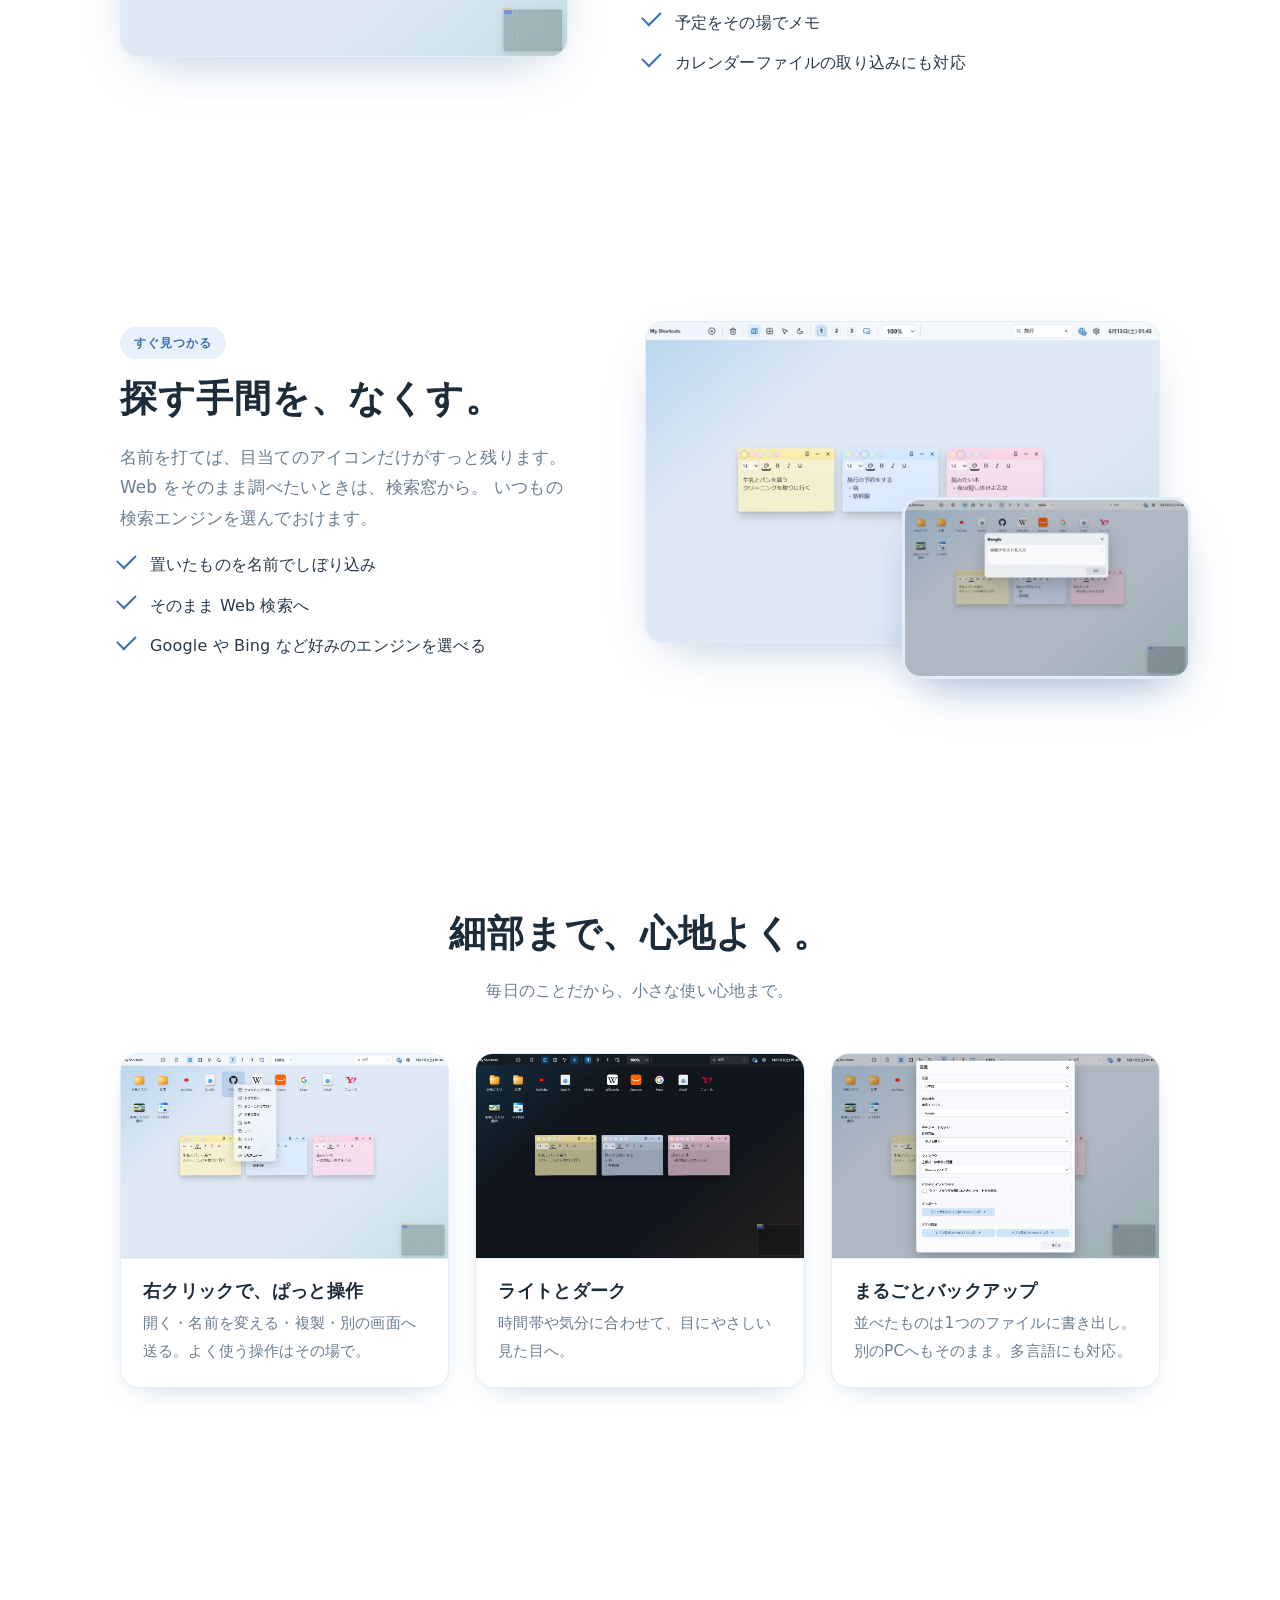
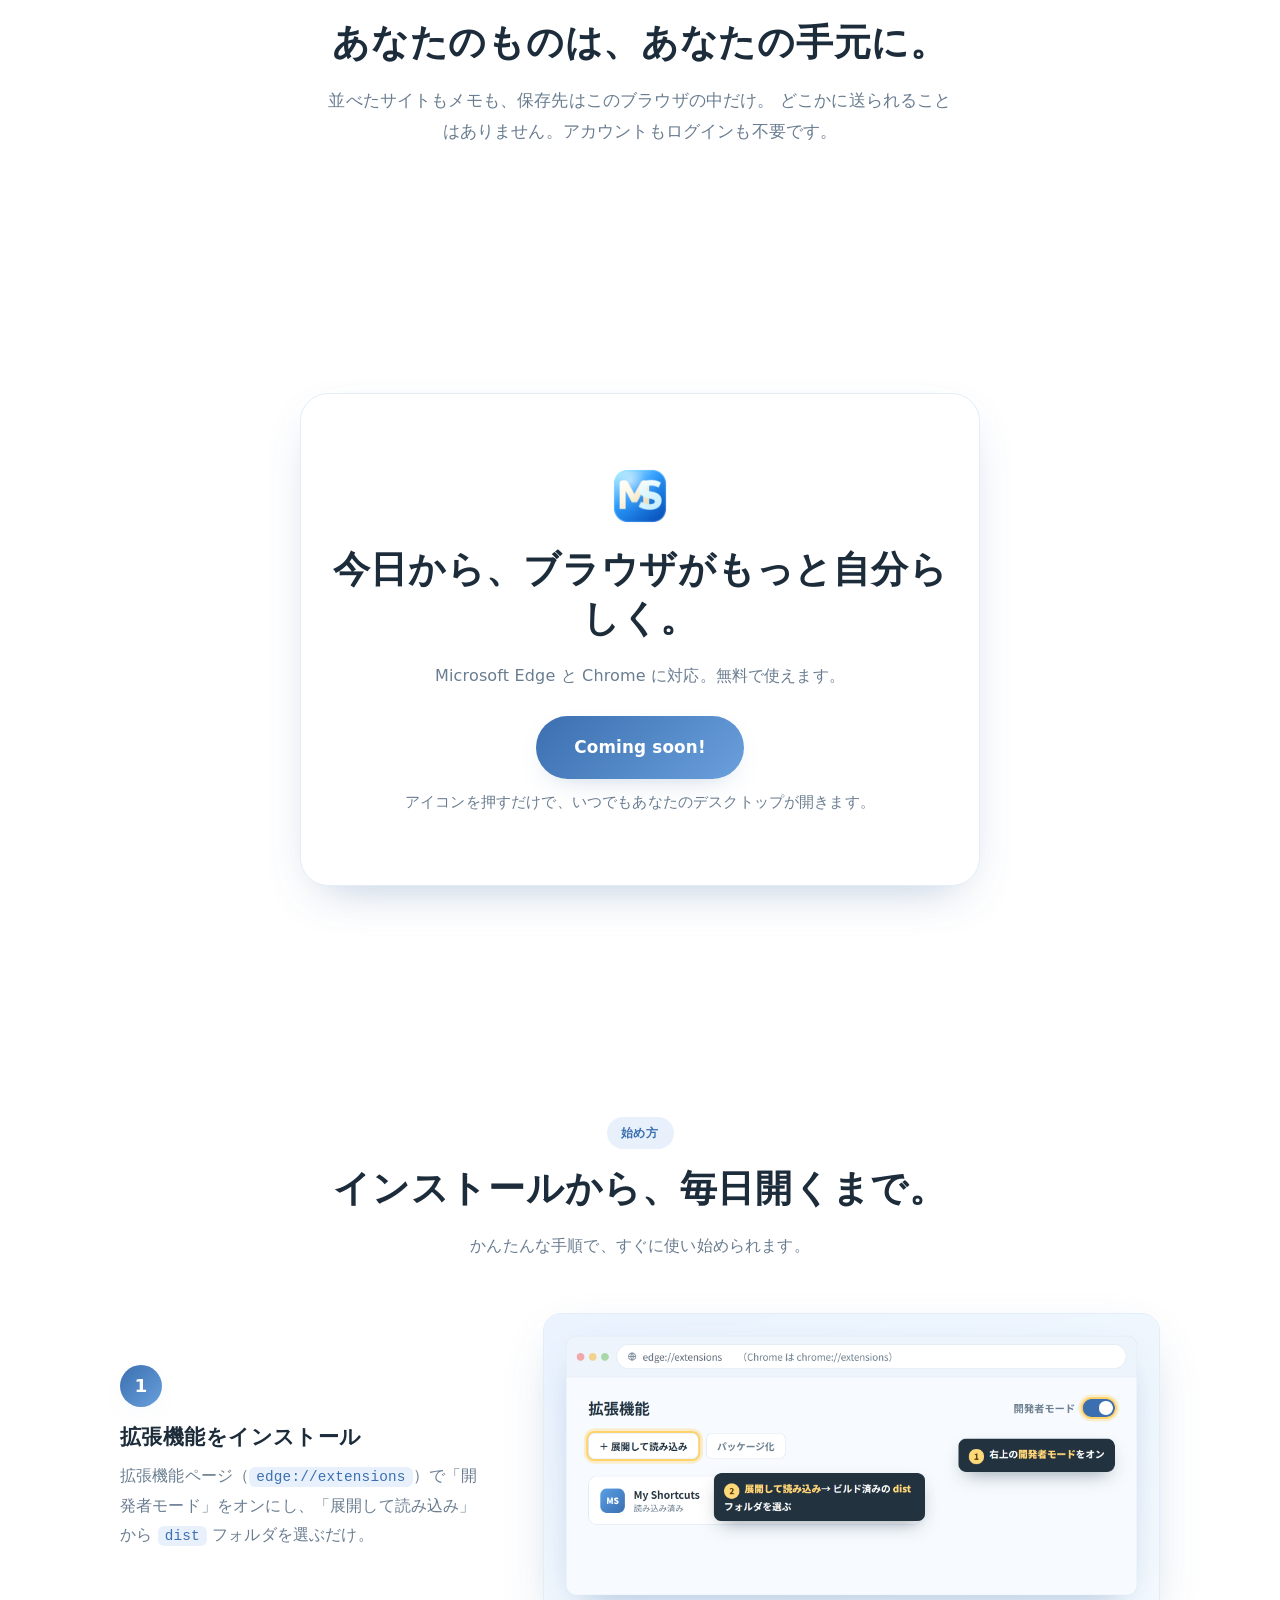
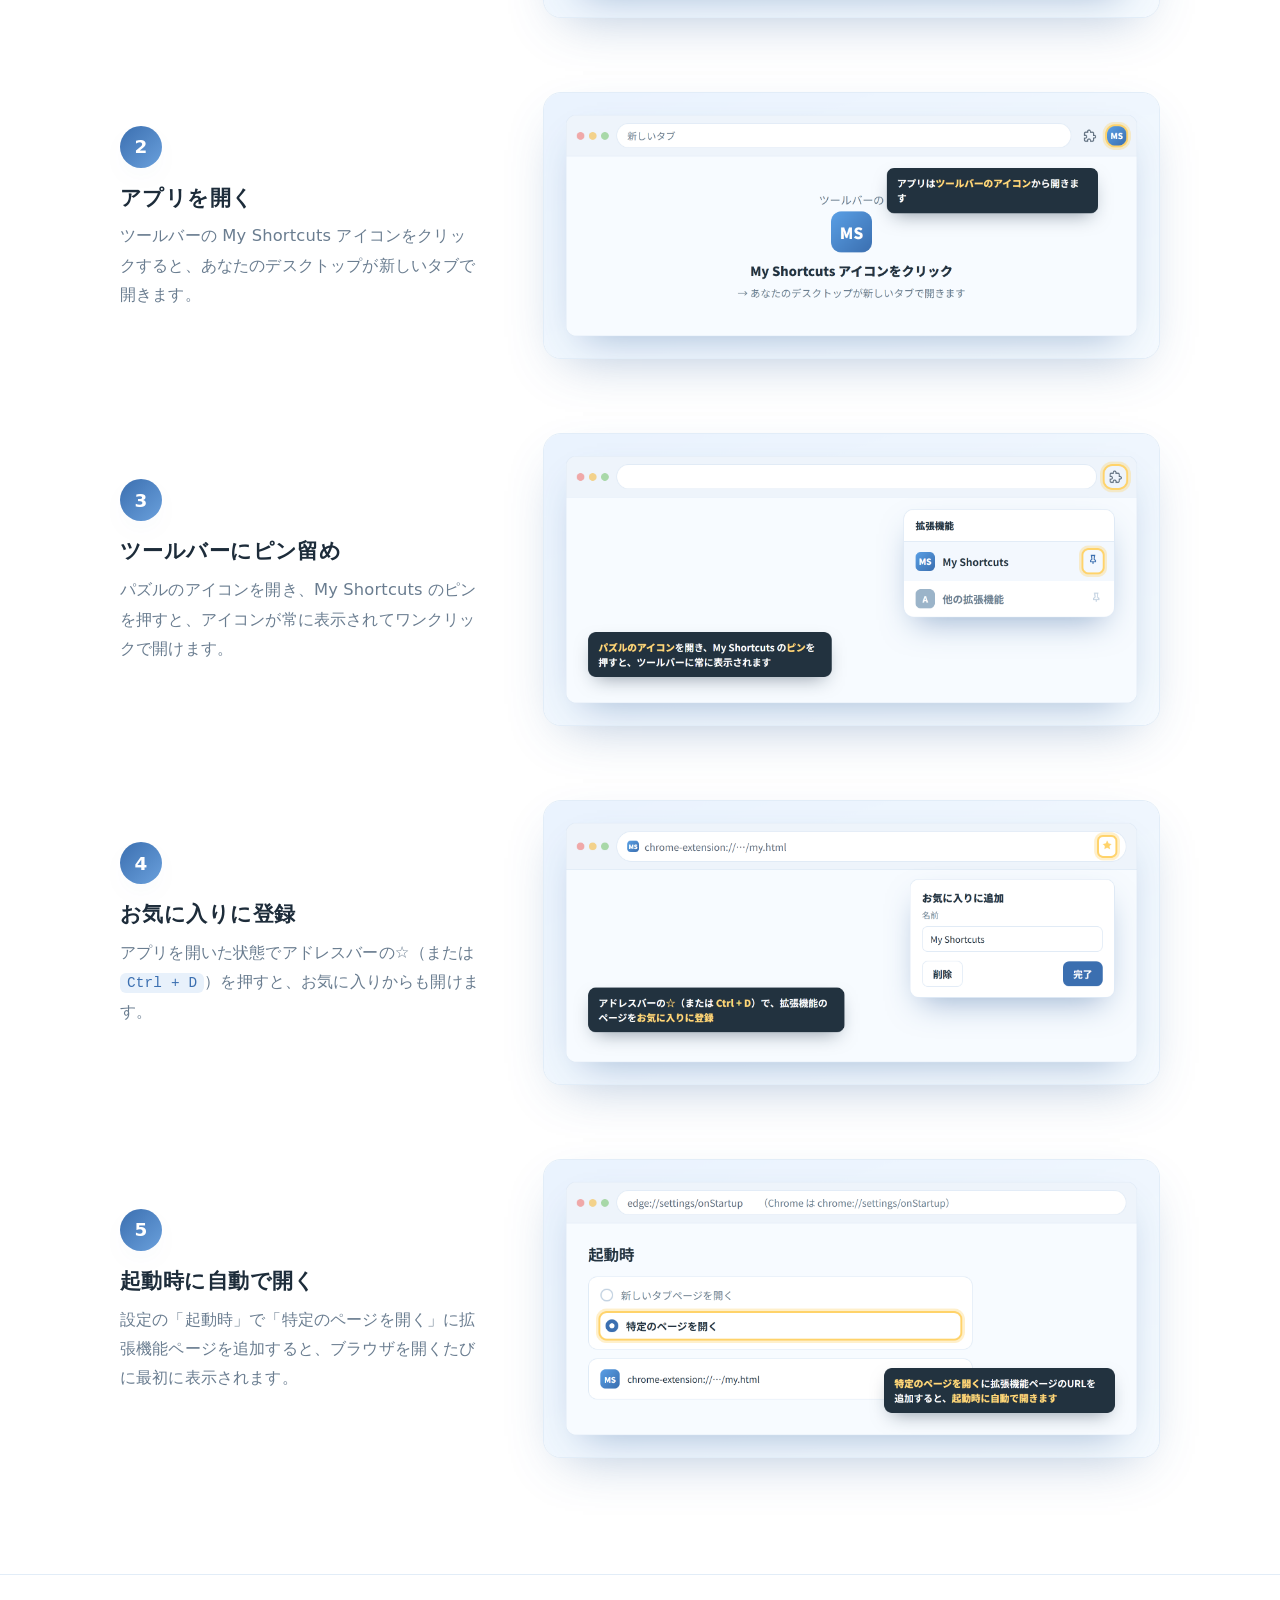
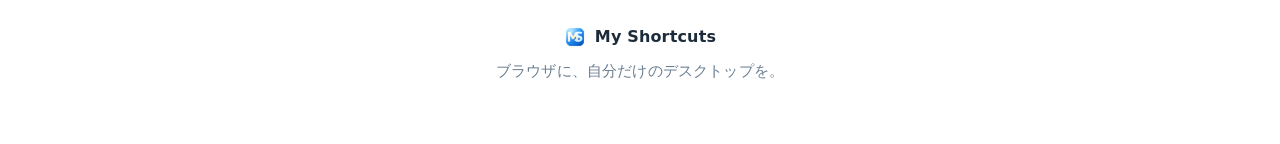
==== commit 7a692764: "Update site" ====
--- a/index.html
+++ b/index.html
@@ -22,6 +22,7 @@
     <a href="#media">メディア</a>
     <a href="#organize">整理</a>
     <a href="#more">便利機能</a>
+    <a href="#howto">始め方</a>
   </nav>
   <a class="nav__cta" href="#get">はじめる</a>
 </header>
@@ -103,6 +104,7 @@
         <li>付箋 — 思いついたことをその場にメモ</li>
         <li>HTML アプリ — 自分で作った小さなツールも置ける</li>
       </ul>
+      <a class="feature__link" href="add-shortcuts.html">いろいろな追加方法を見る</a>
     </div>
     <div class="feature__media reveal">
       <div class="frame"><img src="assets/02-create-menu.png" alt="「新規作成」メニュー。フォルダ・Webショートカット・アプリ・付箋を選べる" /></div>
@@ -289,6 +291,62 @@
     </div>
   </section>
 
+  <!-- HOWTO -->
+  <section class="howto" id="howto">
+    <div class="howto__head reveal">
+      <span class="tag">始め方</span>
+      <h2>インストールから、毎日開くまで。</h2>
+      <p>かんたんな手順で、すぐに使い始められます。</p>
+    </div>
+
+    <ol class="howto__steps">
+      <li class="howto__step reveal">
+        <div class="howto__text">
+          <span class="howto__num">1</span>
+          <h3>拡張機能をインストール</h3>
+          <p>拡張機能ページ（<code>edge://extensions</code>）で「開発者モード」をオンにし、「展開して読み込み」から <code>dist</code> フォルダを選ぶだけ。</p>
+        </div>
+        <div class="howto__shot"><div class="frame"><img src="assets/guide-1.png" alt="拡張機能ページで開発者モードをオンにし、展開して読み込みから dist フォルダを選ぶ" /></div></div>
+      </li>
+
+      <li class="howto__step reveal">
+        <div class="howto__text">
+          <span class="howto__num">2</span>
+          <h3>アプリを開く</h3>
+          <p>ツールバーの My Shortcuts アイコンをクリックすると、あなたのデスクトップが新しいタブで開きます。</p>
+        </div>
+        <div class="howto__shot"><div class="frame"><img src="assets/guide-2.png" alt="ツールバーの My Shortcuts アイコンをクリックしてアプリを開く" /></div></div>
+      </li>
+
+      <li class="howto__step reveal">
+        <div class="howto__text">
+          <span class="howto__num">3</span>
+          <h3>ツールバーにピン留め</h3>
+          <p>パズルのアイコンを開き、My Shortcuts のピンを押すと、アイコンが常に表示されてワンクリックで開けます。</p>
+        </div>
+        <div class="howto__shot"><div class="frame"><img src="assets/guide-3.png" alt="拡張機能メニューで My Shortcuts のピンを押してツールバーに固定する" /></div></div>
+      </li>
+
+      <li class="howto__step reveal">
+        <div class="howto__text">
+          <span class="howto__num">4</span>
+          <h3>お気に入りに登録</h3>
+          <p>アプリを開いた状態でアドレスバーの☆（または <code>Ctrl + D</code>）を押すと、お気に入りからも開けます。</p>
+        </div>
+        <div class="howto__shot"><div class="frame"><img src="assets/guide-4.png" alt="アドレスバーの星マークで拡張機能ページをお気に入りに登録する" /></div></div>
+      </li>
+
+      <li class="howto__step reveal">
+        <div class="howto__text">
+          <span class="howto__num">5</span>
+          <h3>起動時に自動で開く</h3>
+          <p>設定の「起動時」で「特定のページを開く」に拡張機能ページを追加すると、ブラウザを開くたびに最初に表示されます。</p>
+        </div>
+        <div class="howto__shot"><div class="frame"><img src="assets/guide-5.png" alt="設定の起動時で特定のページを開くに拡張機能ページを追加する" /></div></div>
+      </li>
+    </ol>
+  </section>
+
 </main>
 
 <footer class="foot">
--- a/styles.css
+++ b/styles.css
@@ -201,6 +201,42 @@
 .card h3 { margin-top: 20px; }
 .card p { margin-bottom: 22px; color: var(--muted); font-size: 0.96rem; }
 
+/* ============ subhero (sub pages) ============ */
+.subhero { text-align: center; max-width: 720px; margin: 0 auto; padding-top: clamp(40px, 6vw, 80px); }
+.subhero h1 { font-size: clamp(1.9rem, 4vw, 2.9rem); margin: 0.4em 0 0.5em; }
+.subhero .lede { font-size: 1.15rem; color: var(--muted); }
+.backlink { display: inline-flex; align-items: center; gap: 6px; color: var(--accent); font-weight: 600; }
+.backlink:hover { text-decoration: underline; }
+
+/* inline link shown inside a feature section */
+.feature__link { display: inline-flex; align-items: center; gap: 7px; margin-top: 20px; font-weight: 700; color: var(--accent); }
+.feature__link::after { content: "→"; transition: transform 0.2s ease; }
+.feature__link:hover::after { transform: translateX(4px); }
+
+/* ============ howto (始め方) ============ */
+.howto { max-width: var(--maxw); margin: 0 auto; }
+.howto__head { text-align: center; max-width: 640px; margin: 0 auto 52px; }
+.howto__head p { color: var(--muted); }
+.howto__steps { list-style: none; padding: 0; margin: 0; display: flex; flex-direction: column; gap: clamp(42px, 6vw, 74px); }
+.howto__step { display: grid; grid-template-columns: 0.85fr 1.45fr; gap: clamp(28px, 5vw, 62px); align-items: center; }
+.howto__num {
+  display: inline-grid; place-items: center; width: 42px; height: 42px; border-radius: 50%;
+  background: linear-gradient(135deg, var(--accent), var(--accent-2)); color: #fff;
+  font-weight: 800; font-size: 1.15rem; margin-bottom: 16px; box-shadow: var(--shadow-sm);
+}
+.howto__text h3 { font-size: 1.32rem; margin-bottom: 10px; }
+.howto__text p { color: var(--muted); font-size: 1.02rem; }
+.howto__text code {
+  font-family: ui-monospace, SFMono-Regular, Menlo, Consolas, monospace;
+  font-size: 0.88em; background: var(--accent-soft); color: var(--accent);
+  padding: 2px 7px; border-radius: 6px;
+}
+.howto__shot .frame { line-height: 0; }
+
+@media (max-width: 860px) {
+  .howto__step { grid-template-columns: 1fr; gap: 22px; }
+}
+
 /* ============ privacy ============ */
 .privacy { text-align: center; }
 .privacy__inner { max-width: 640px; margin: 0 auto; }
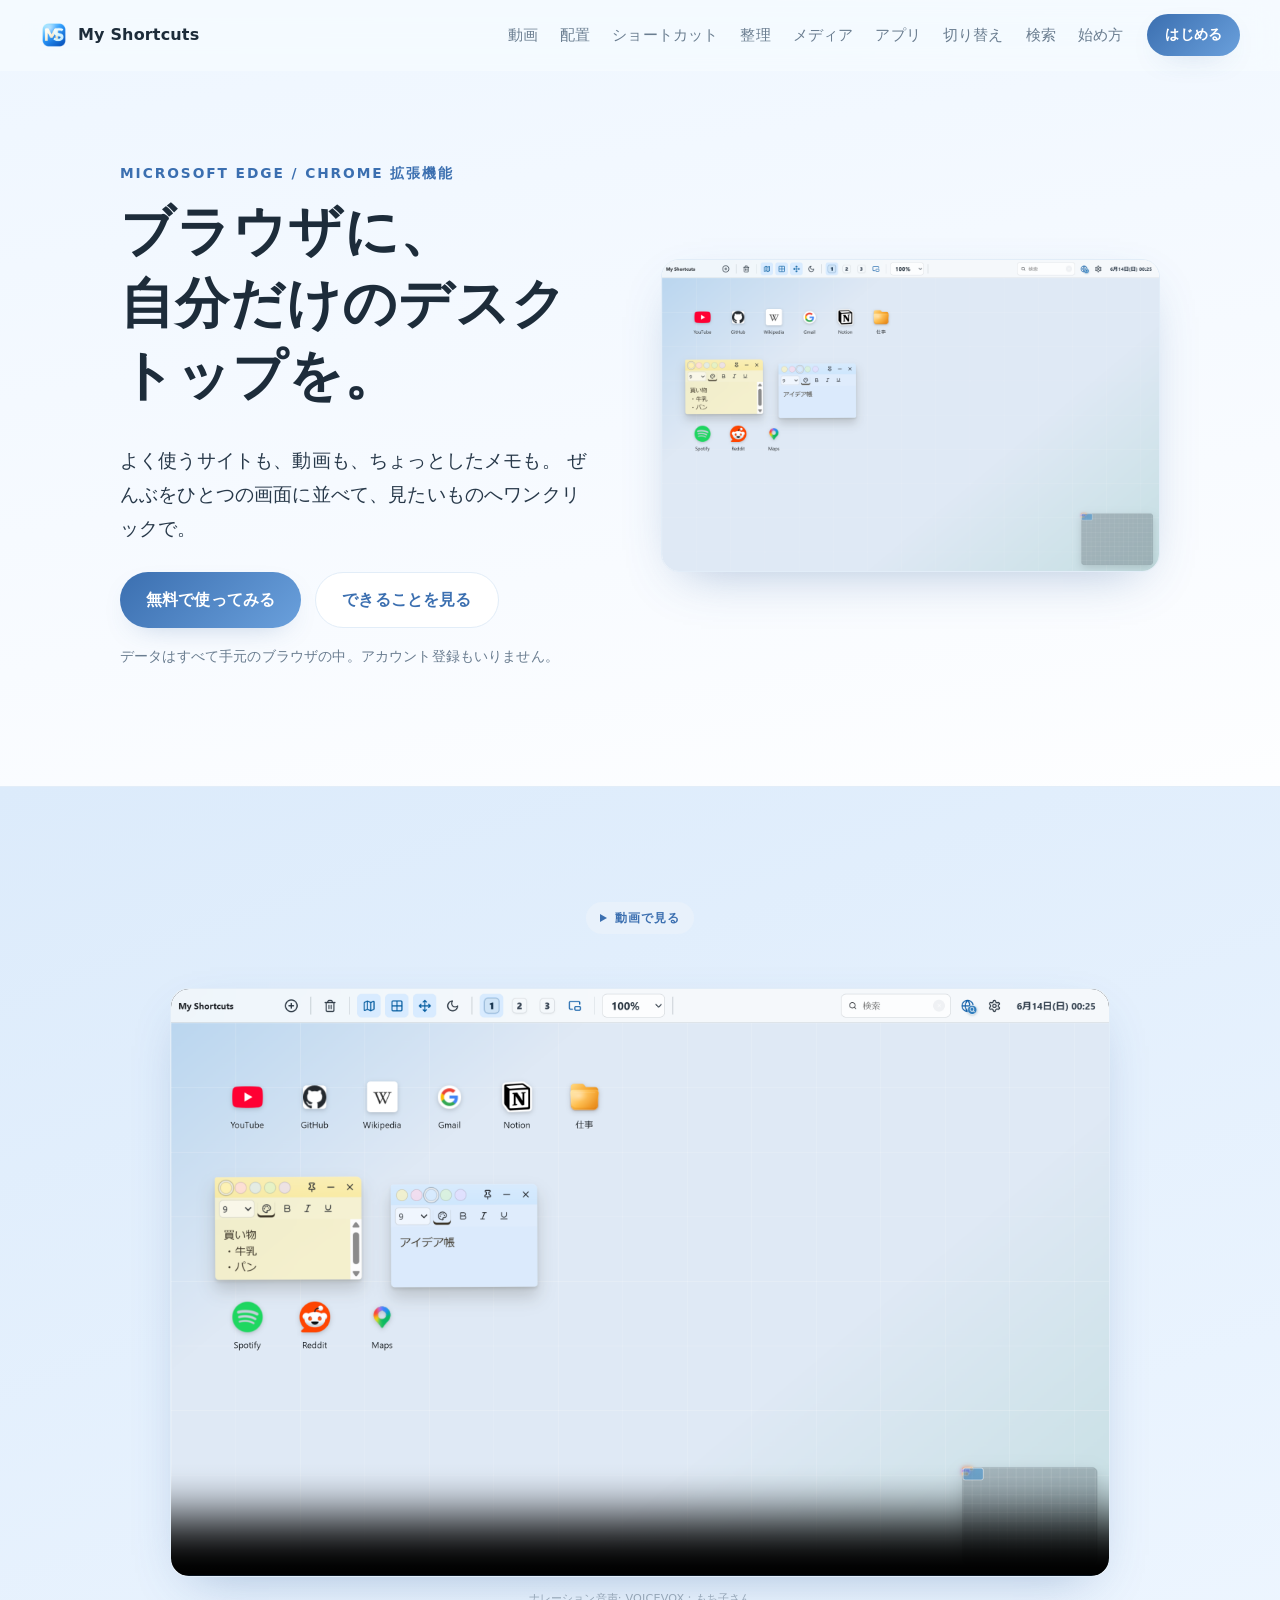
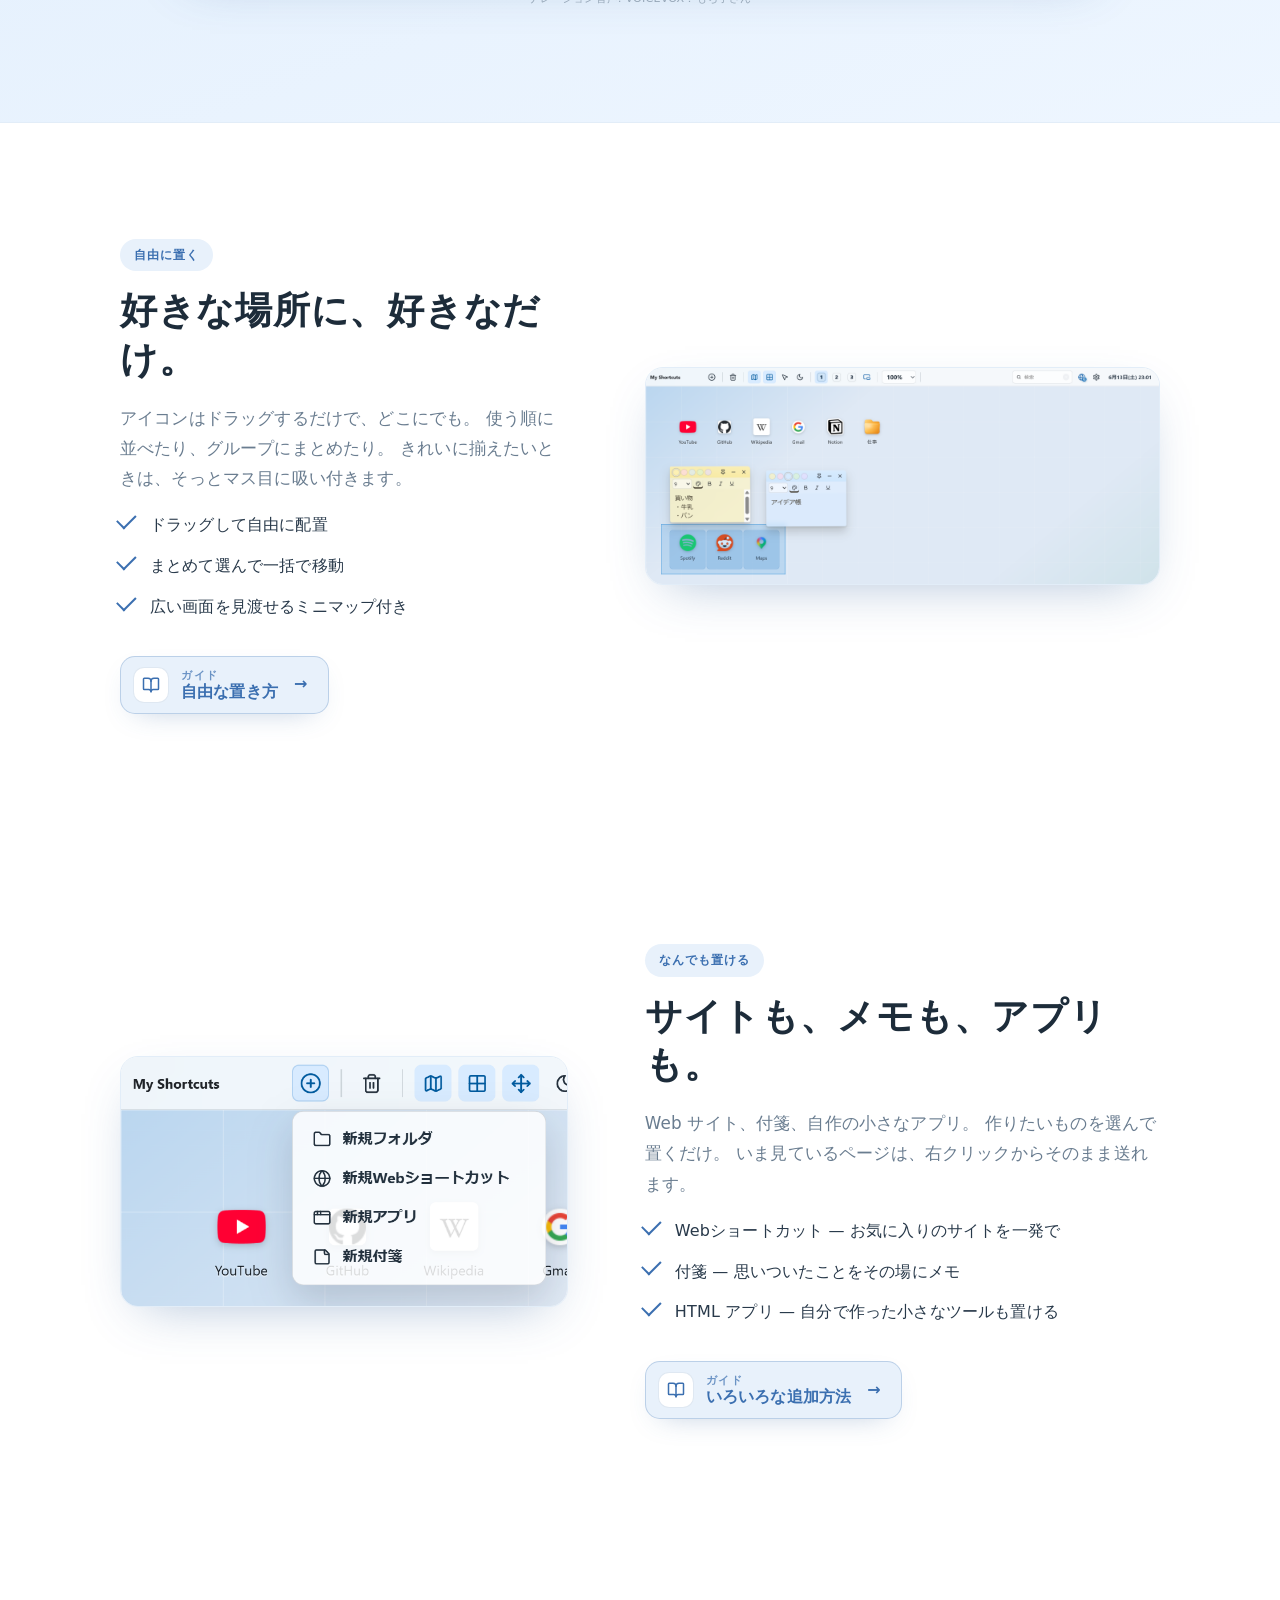
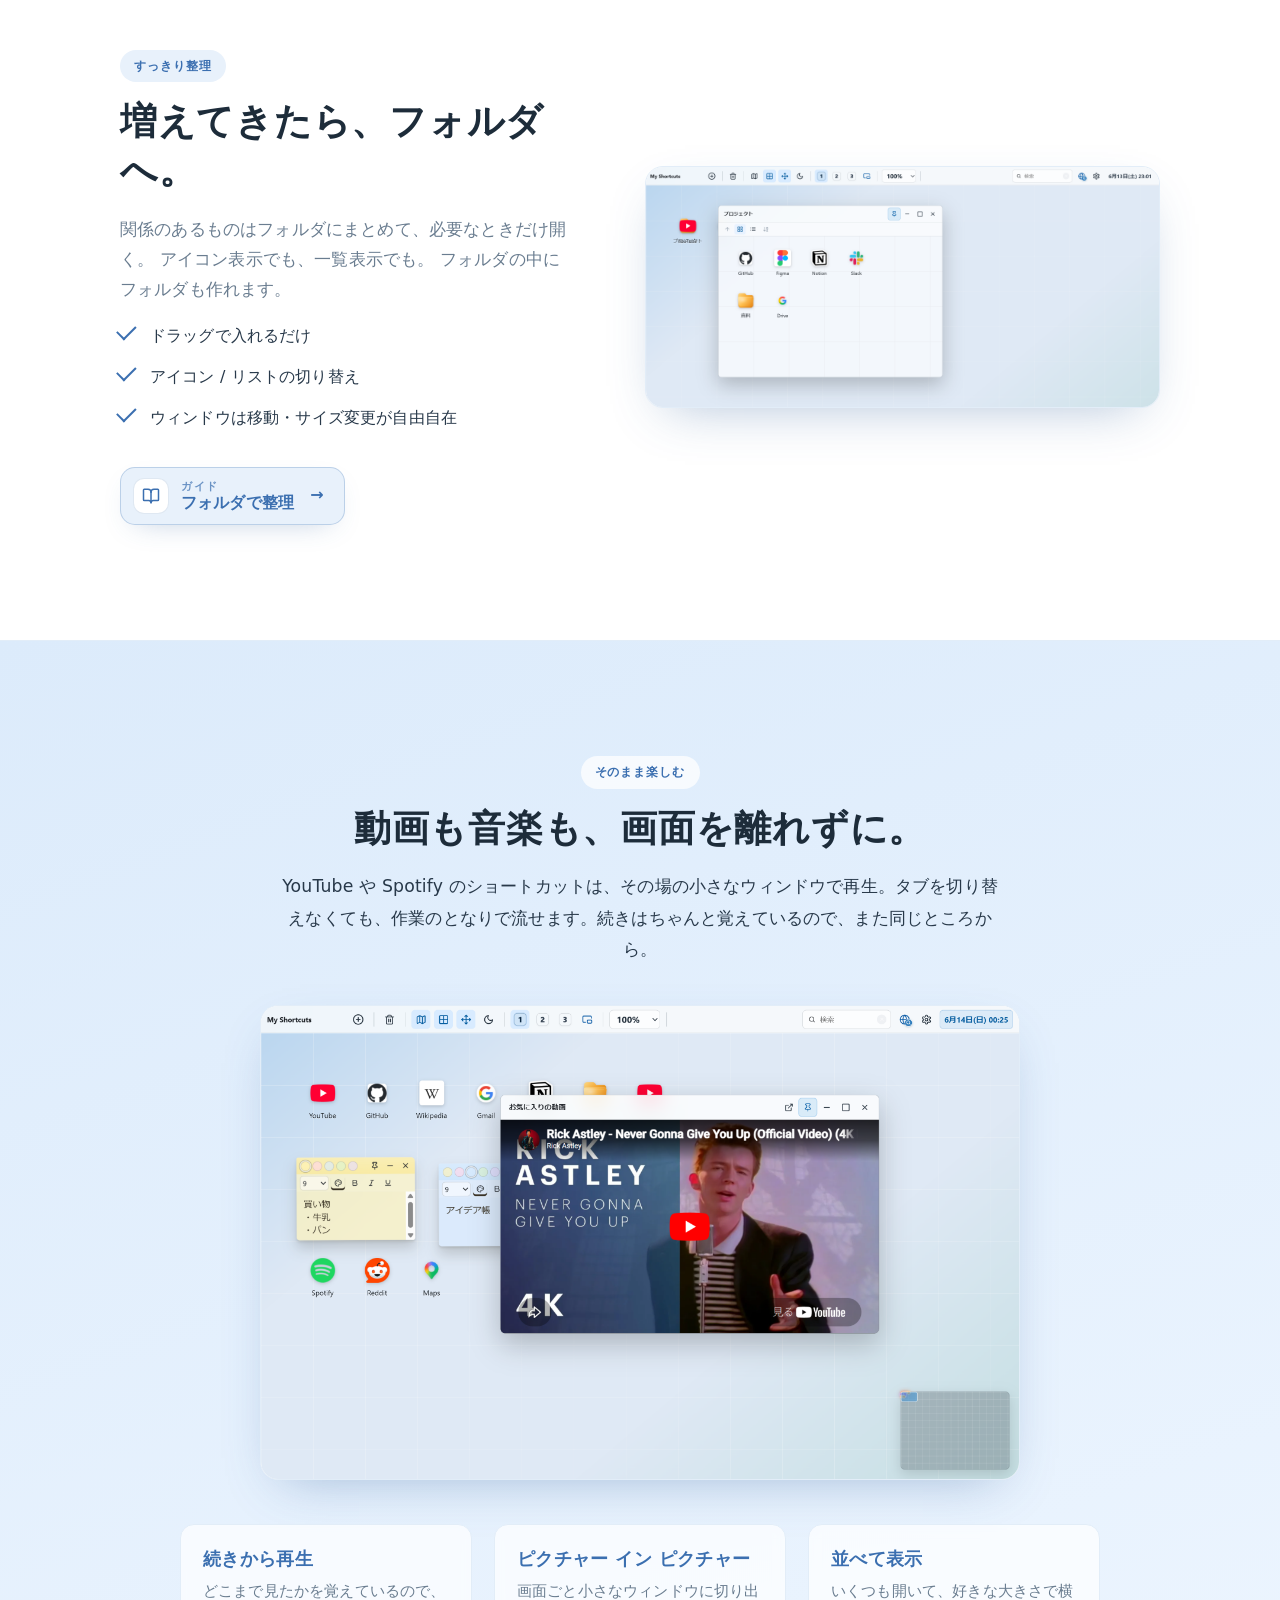
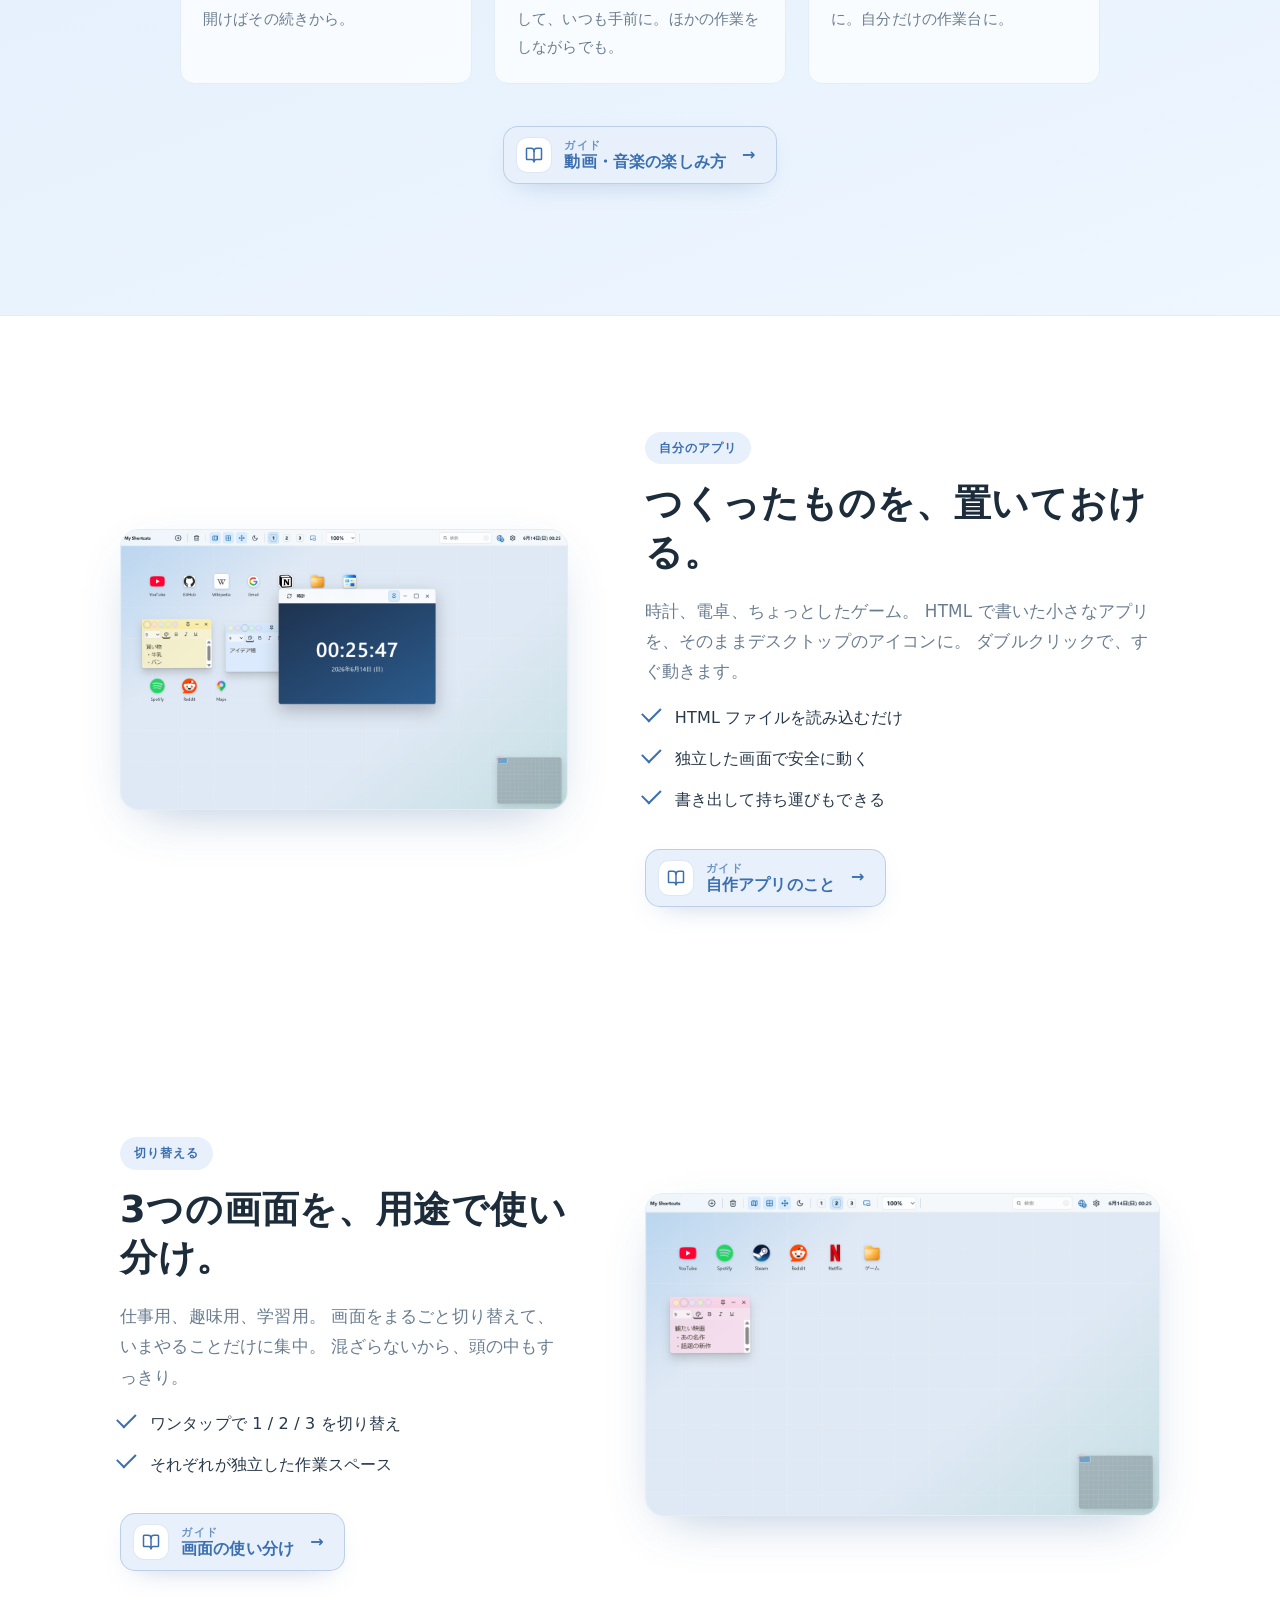
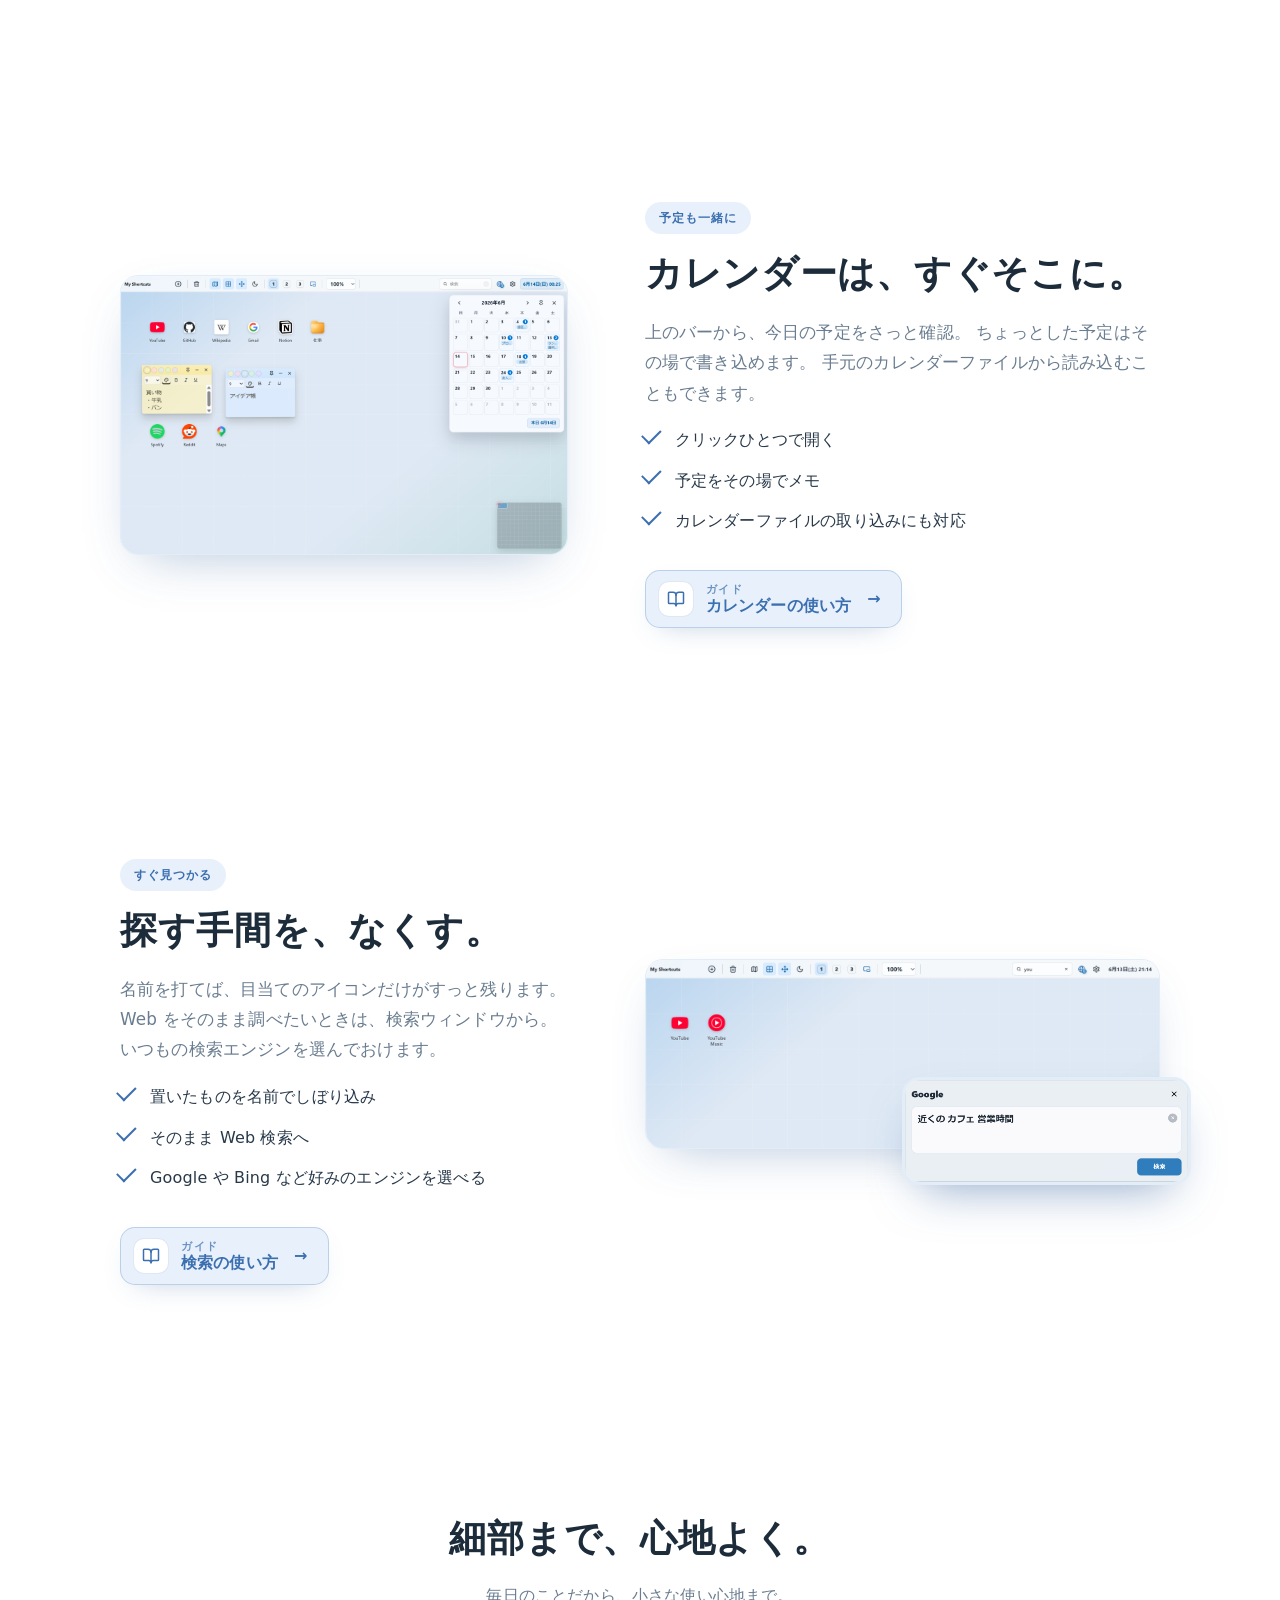
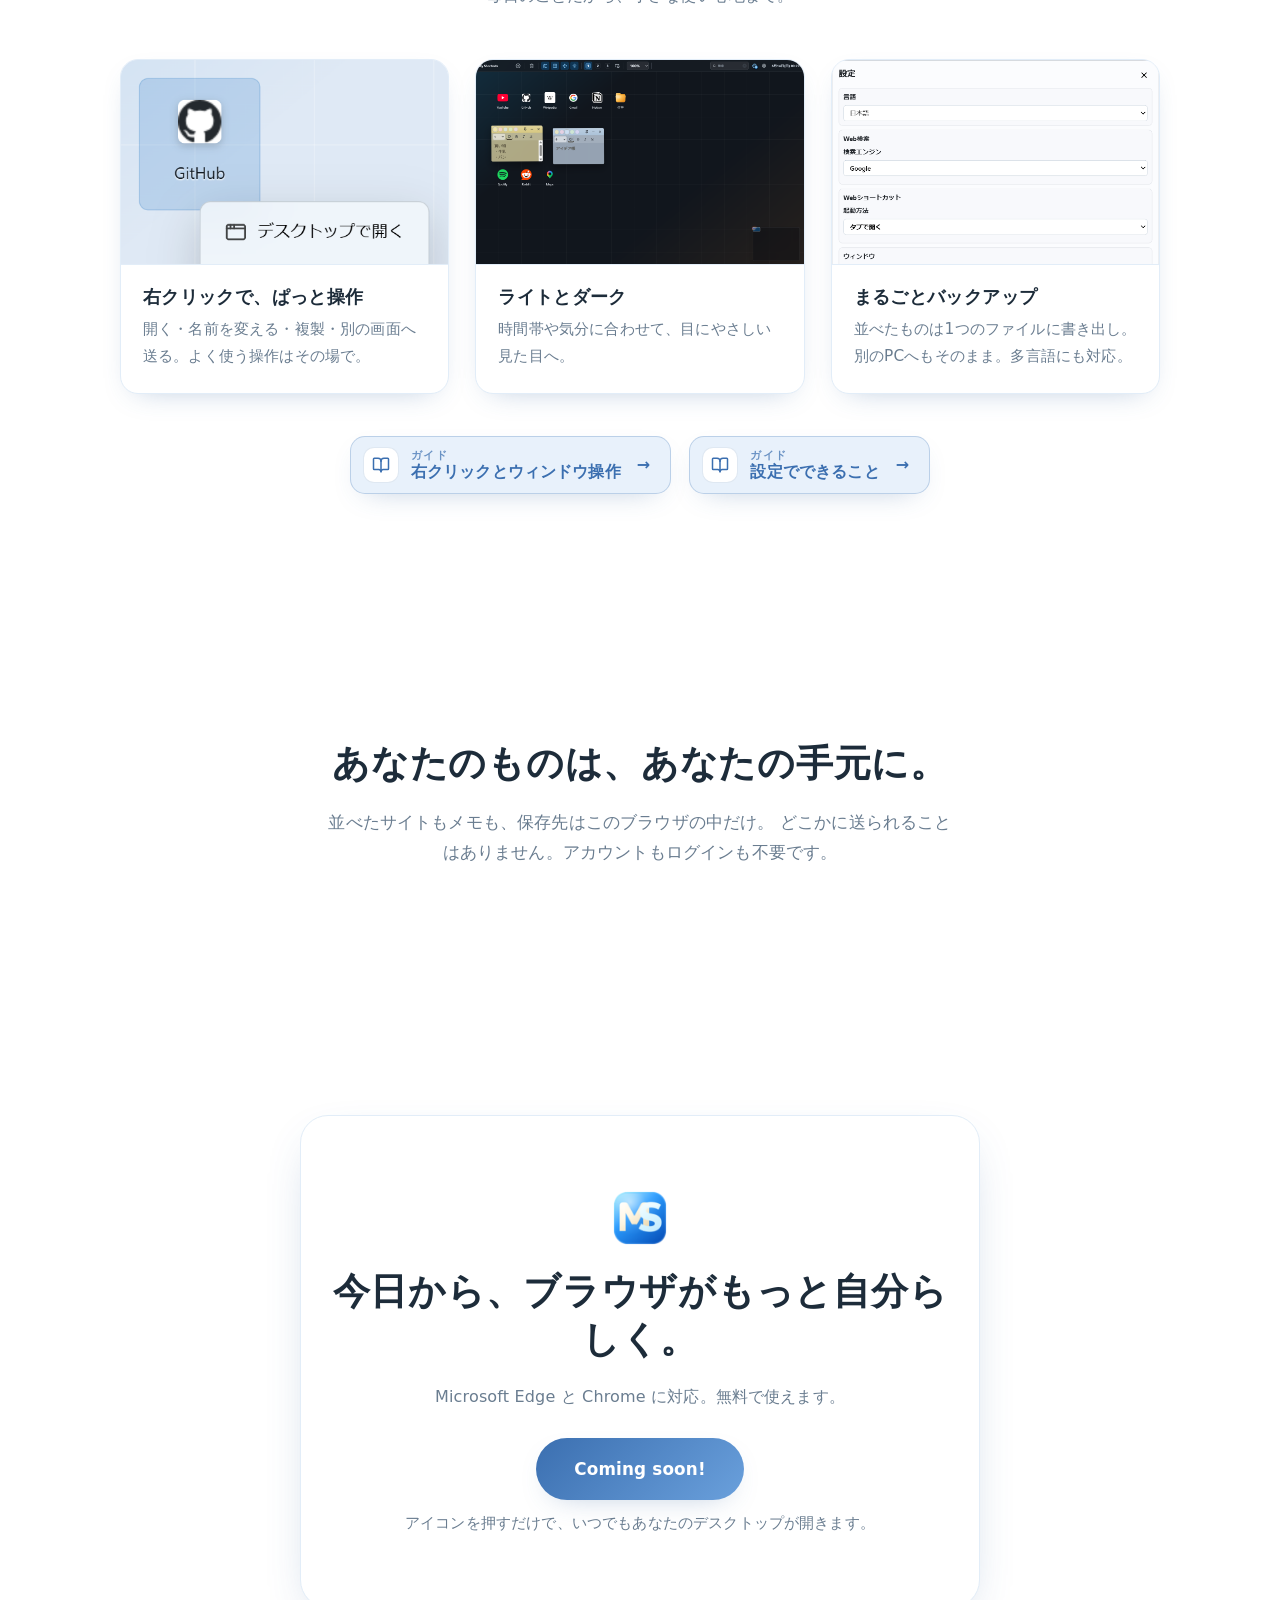
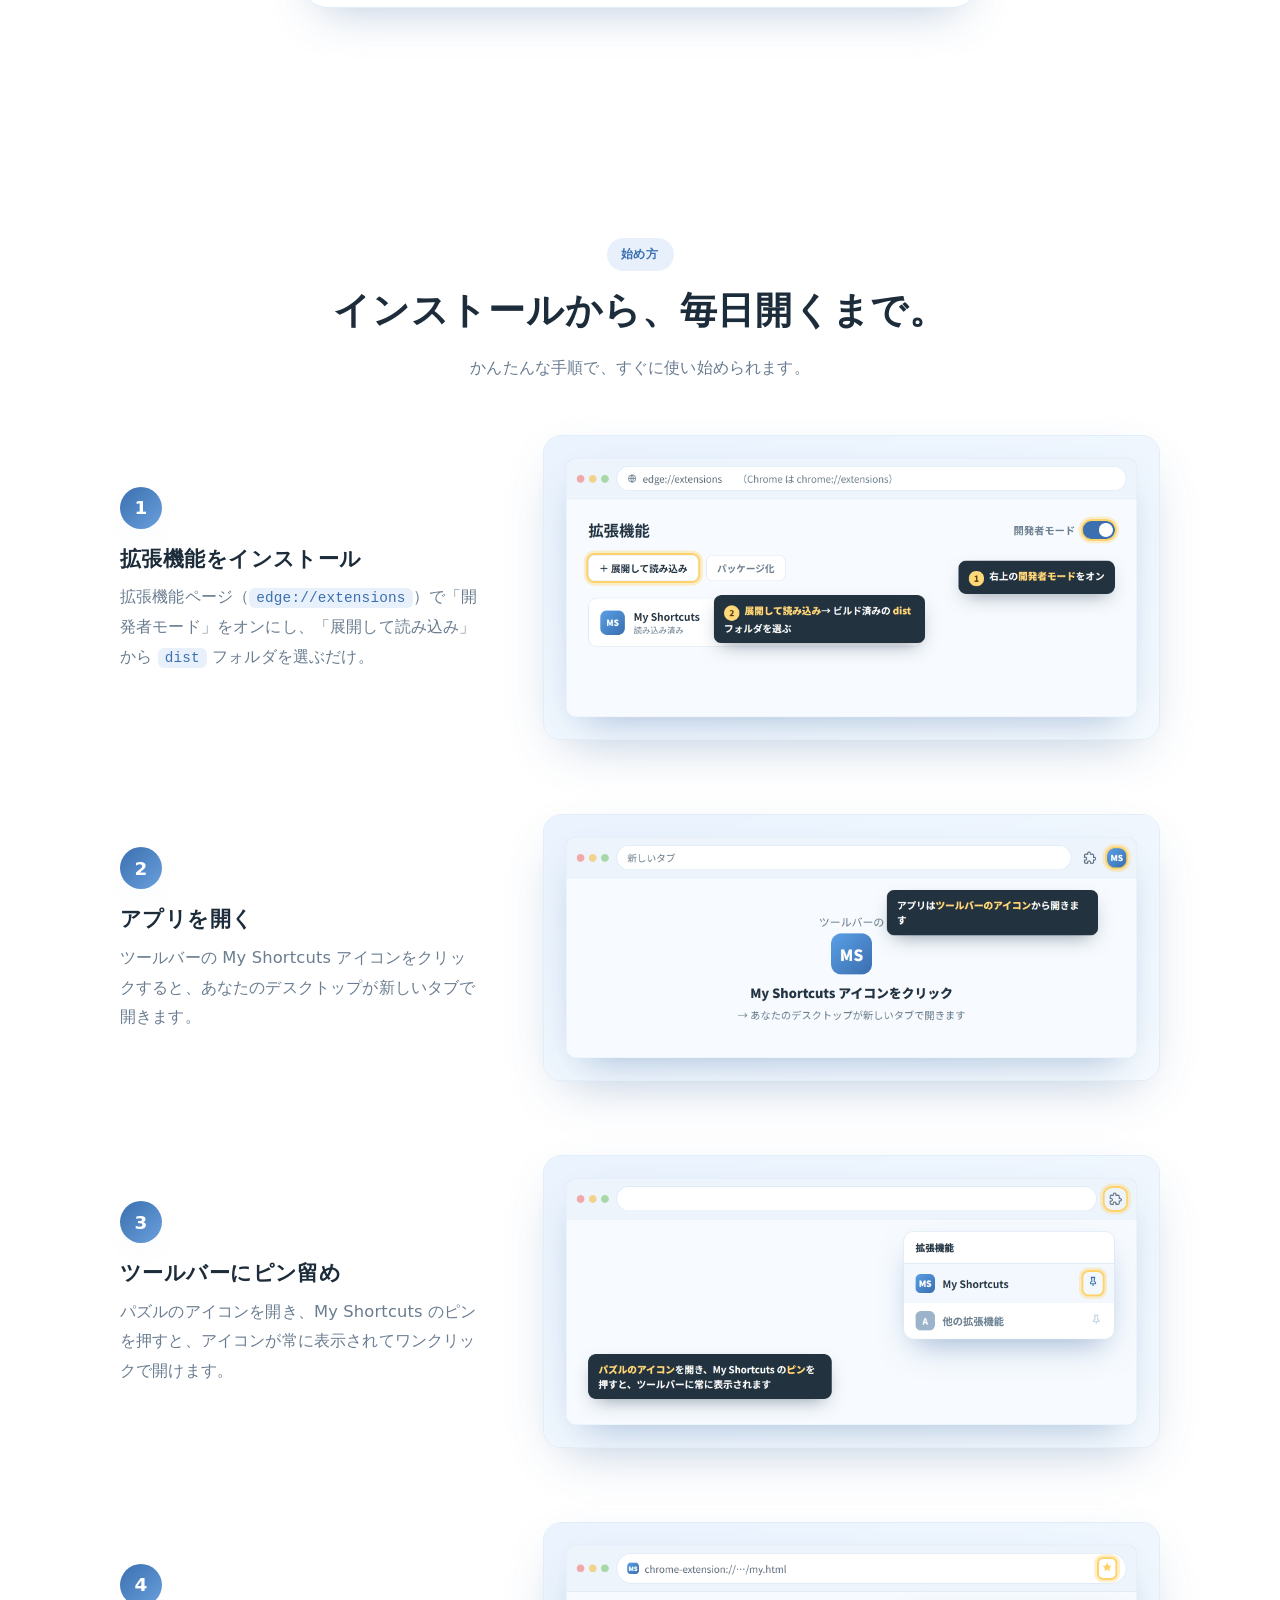
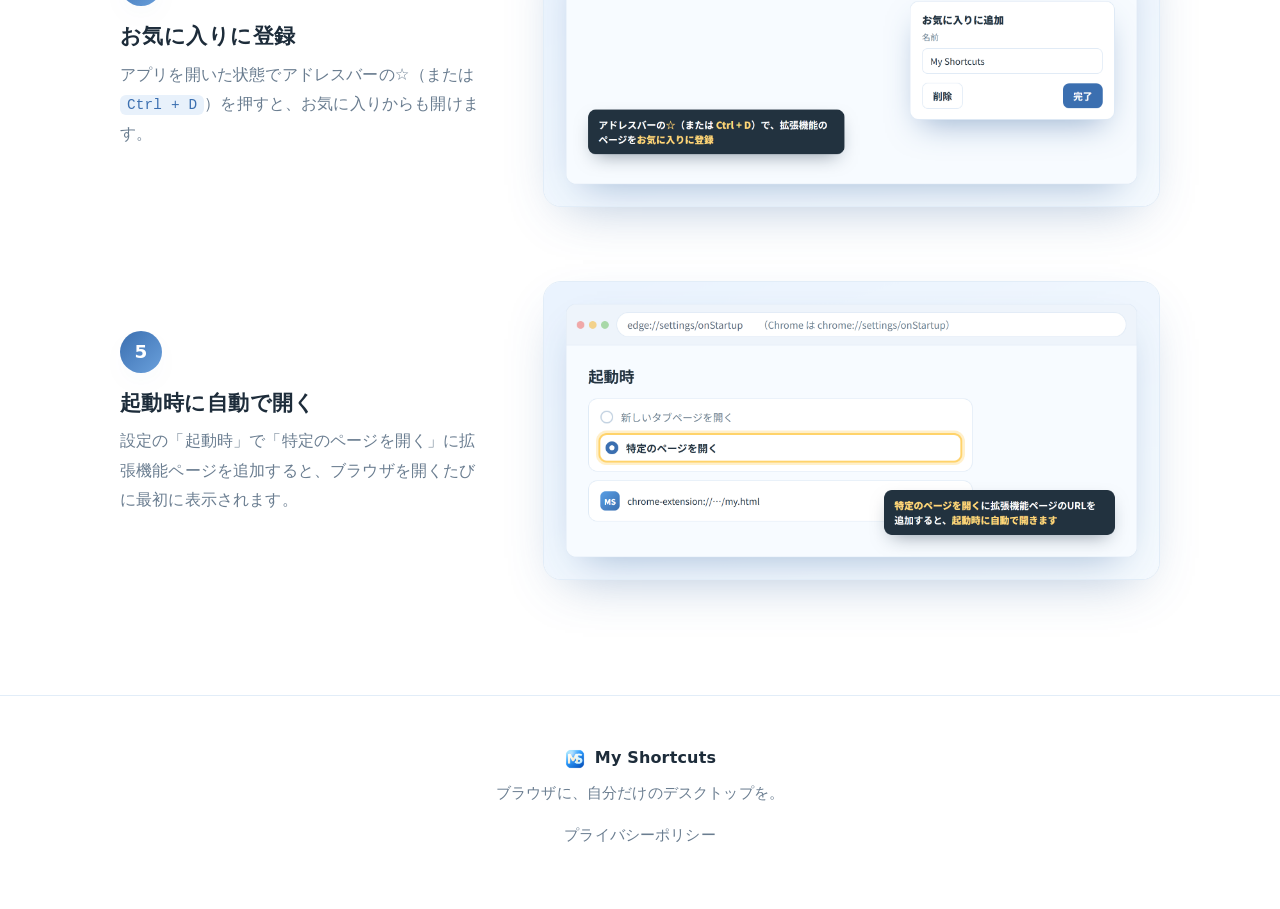
==== commit 9ee749c0: "Update site" ====
--- a/index.html
+++ b/index.html
@@ -19,9 +19,11 @@
     <a href="#video">動画</a>
     <a href="#arrange">配置</a>
     <a href="#shortcuts">ショートカット</a>
+    <a href="#organize">整理</a>
     <a href="#media">メディア</a>
-    <a href="#organize">整理</a>
-    <a href="#more">便利機能</a>
+    <a href="#apps">アプリ</a>
+    <a href="#desktops">切り替え</a>
+    <a href="#more">検索</a>
     <a href="#howto">始め方</a>
   </nav>
   <a class="nav__cta" href="#get">はじめる</a>
@@ -46,7 +48,7 @@
     </div>
     <div class="hero__shot reveal">
       <div class="frame frame--float">
-        <img src="assets/01-overview.png" alt="My Shortcuts のデスクトップ。フォルダやサイトのアイコン、付箋が並んでいる様子" />
+        <img src="assets/main-overview.png" alt="My Shortcuts のデスクトップ。フォルダやサイトのアイコン、付箋が並んでいる様子" />
       </div>
     </div>
   </section>
@@ -58,7 +60,7 @@
     </div>
     <div class="videosec__player reveal">
       <div class="frame">
-        <video controls preload="metadata" playsinline poster="assets/01-overview.png">
+        <video controls preload="metadata" playsinline poster="assets/main-overview.png">
           <source src="assets/my-shortcuts-intro.mp4" type="video/mp4" />
           お使いのブラウザは動画再生に対応していません。
           <a href="assets/my-shortcuts-intro.mp4">動画をダウンロード</a>
@@ -83,9 +85,14 @@
         <li>まとめて選んで一括で移動</li>
         <li>広い画面を見渡せるミニマップ付き</li>
       </ul>
-    </div>
-    <div class="feature__media reveal">
-      <div class="frame"><img src="assets/01-overview.png" alt="アイコンと付箋が自由に並んだデスクトップ" /></div>
+      <a class="pagebtn" href="arrange.html">
+        <span class="pagebtn__ico"><svg width="18" height="18" viewBox="0 0 24 24" fill="none" stroke="currentColor" stroke-width="2" stroke-linecap="round" stroke-linejoin="round"><path d="M12 7v14"/><path d="M3 18a1 1 0 0 1-1-1V4a1 1 0 0 1 1-1h5a4 4 0 0 1 4 4 4 4 0 0 1 4-4h5a1 1 0 0 1 1 1v13a1 1 0 0 1-1 1h-6a3 3 0 0 0-3 3 3 3 0 0 0-3-3z"/></svg></span>
+        <span class="pagebtn__label"><span class="pagebtn__eyebrow">ガイド</span><span class="pagebtn__main">自由な置き方</span></span>
+        <span class="pagebtn__arrow" aria-hidden="true">→</span>
+      </a>
+    </div>
+    <div class="feature__media reveal">
+      <div class="frame"><img src="assets/arr-select.png" alt="範囲をドラッグして複数のアイコンをまとめて選び、動かせるデスクトップ" /></div>
     </div>
   </section>
 
@@ -100,14 +107,18 @@
         いま見ているページは、右クリックからそのまま送れます。
       </p>
       <ul class="ticks">
-        <li>Web ショートカット — お気に入りのサイトを一発で</li>
+        <li>Webショートカット — お気に入りのサイトを一発で</li>
         <li>付箋 — 思いついたことをその場にメモ</li>
         <li>HTML アプリ — 自分で作った小さなツールも置ける</li>
       </ul>
-      <a class="feature__link" href="add-shortcuts.html">いろいろな追加方法を見る</a>
-    </div>
-    <div class="feature__media reveal">
-      <div class="frame"><img src="assets/02-create-menu.png" alt="「新規作成」メニュー。フォルダ・Webショートカット・アプリ・付箋を選べる" /></div>
+      <a class="pagebtn" href="add-shortcuts.html">
+        <span class="pagebtn__ico"><svg width="18" height="18" viewBox="0 0 24 24" fill="none" stroke="currentColor" stroke-width="2" stroke-linecap="round" stroke-linejoin="round"><path d="M12 7v14"/><path d="M3 18a1 1 0 0 1-1-1V4a1 1 0 0 1 1-1h5a4 4 0 0 1 4 4 4 4 0 0 1 4-4h5a1 1 0 0 1 1 1v13a1 1 0 0 1-1 1h-6a3 3 0 0 0-3 3 3 3 0 0 0-3-3z"/></svg></span>
+        <span class="pagebtn__label"><span class="pagebtn__eyebrow">ガイド</span><span class="pagebtn__main">いろいろな追加方法</span></span>
+        <span class="pagebtn__arrow" aria-hidden="true">→</span>
+      </a>
+    </div>
+    <div class="feature__media reveal">
+      <div class="frame"><img src="assets/main-create.png" alt="上部の＋メニュー。フォルダ・Webショートカット・アプリ・付箋を選べる" /></div>
     </div>
   </section>
 
@@ -126,9 +137,14 @@
         <li>アイコン / リストの切り替え</li>
         <li>ウィンドウは移動・サイズ変更が自由自在</li>
       </ul>
-    </div>
-    <div class="feature__media reveal">
-      <div class="frame"><img src="assets/03-folder.png" alt="「仕事」フォルダを開いた一覧表示のウィンドウ" /></div>
+      <a class="pagebtn" href="organize.html">
+        <span class="pagebtn__ico"><svg width="18" height="18" viewBox="0 0 24 24" fill="none" stroke="currentColor" stroke-width="2" stroke-linecap="round" stroke-linejoin="round"><path d="M12 7v14"/><path d="M3 18a1 1 0 0 1-1-1V4a1 1 0 0 1 1-1h5a4 4 0 0 1 4 4 4 4 0 0 1 4-4h5a1 1 0 0 1 1 1v13a1 1 0 0 1-1 1h-6a3 3 0 0 0-3 3 3 3 0 0 0-3-3z"/></svg></span>
+        <span class="pagebtn__label"><span class="pagebtn__eyebrow">ガイド</span><span class="pagebtn__main">フォルダで整理</span></span>
+        <span class="pagebtn__arrow" aria-hidden="true">→</span>
+      </a>
+    </div>
+    <div class="feature__media reveal">
+      <div class="frame"><img src="assets/org-desk.png" alt="フォルダを開いたウィンドウ。中にショートカットが並んでいる様子" /></div>
     </div>
   </section>
 
@@ -140,7 +156,7 @@
       <p>YouTube や Spotify のショートカットは、その場の小さなウィンドウで再生。タブを切り替えなくても、作業のとなりで流せます。続きはちゃんと覚えているので、また同じところから。</p>
     </div>
     <div class="band__shot reveal">
-      <div class="frame frame--wide"><img src="assets/11-youtube.png" alt="デスクトップ上の小さなウィンドウで動画が再生されている様子" /></div>
+      <div class="frame frame--wide"><img src="assets/main-media.png" alt="My Shortcuts の中で、動画のウィンドウを開いて再生している様子" /></div>
     </div>
     <div class="band__grid">
       <div class="mini reveal">
@@ -149,17 +165,24 @@
       </div>
       <div class="mini reveal">
         <h3>ピクチャー イン ピクチャー</h3>
-        <p>画面ごと小窓に切り出して、いつも手前に。ほかの作業をしながらでも。</p>
+        <p>画面ごと小さなウィンドウに切り出して、いつも手前に。ほかの作業をしながらでも。</p>
       </div>
       <div class="mini reveal">
         <h3>並べて表示</h3>
         <p>いくつも開いて、好きな大きさで横に。自分だけの作業台に。</p>
       </div>
     </div>
+    <p class="cards__more reveal">
+      <a class="pagebtn" href="media.html">
+        <span class="pagebtn__ico"><svg width="18" height="18" viewBox="0 0 24 24" fill="none" stroke="currentColor" stroke-width="2" stroke-linecap="round" stroke-linejoin="round"><path d="M12 7v14"/><path d="M3 18a1 1 0 0 1-1-1V4a1 1 0 0 1 1-1h5a4 4 0 0 1 4 4 4 4 0 0 1 4-4h5a1 1 0 0 1 1 1v13a1 1 0 0 1-1 1h-6a3 3 0 0 0-3 3 3 3 0 0 0-3-3z"/></svg></span>
+        <span class="pagebtn__label"><span class="pagebtn__eyebrow">ガイド</span><span class="pagebtn__main">動画・音楽の楽しみ方</span></span>
+        <span class="pagebtn__arrow" aria-hidden="true">→</span>
+      </a>
+    </p>
   </section>
 
   <!-- HTML APP -->
-  <section class="feature feature--rev">
+  <section class="feature feature--rev" id="apps">
     <div class="feature__text reveal">
       <span class="tag">自分のアプリ</span>
       <h2>つくったものを、置いておける。</h2>
@@ -173,14 +196,19 @@
         <li>独立した画面で安全に動く</li>
         <li>書き出して持ち運びもできる</li>
       </ul>
-    </div>
-    <div class="feature__media reveal">
-      <div class="frame"><img src="assets/10-htmlapp.png" alt="自作の時計アプリがウィンドウで動いている様子" /></div>
+      <a class="pagebtn" href="apps.html">
+        <span class="pagebtn__ico"><svg width="18" height="18" viewBox="0 0 24 24" fill="none" stroke="currentColor" stroke-width="2" stroke-linecap="round" stroke-linejoin="round"><path d="M12 7v14"/><path d="M3 18a1 1 0 0 1-1-1V4a1 1 0 0 1 1-1h5a4 4 0 0 1 4 4 4 4 0 0 1 4-4h5a1 1 0 0 1 1 1v13a1 1 0 0 1-1 1h-6a3 3 0 0 0-3 3 3 3 0 0 0-3-3z"/></svg></span>
+        <span class="pagebtn__label"><span class="pagebtn__eyebrow">ガイド</span><span class="pagebtn__main">自作アプリのこと</span></span>
+        <span class="pagebtn__arrow" aria-hidden="true">→</span>
+      </a>
+    </div>
+    <div class="feature__media reveal">
+      <div class="frame"><img src="assets/main-app.png" alt="My Shortcuts の中で、自作の時計アプリのウィンドウが動いている様子" /></div>
     </div>
   </section>
 
   <!-- DESKTOPS -->
-  <section class="feature">
+  <section class="feature" id="desktops">
     <div class="feature__text reveal">
       <span class="tag">切り替える</span>
       <h2>3つの画面を、用途で使い分け。</h2>
@@ -193,9 +221,14 @@
         <li>ワンタップで 1 / 2 / 3 を切り替え</li>
         <li>それぞれが独立した作業スペース</li>
       </ul>
-    </div>
-    <div class="feature__media reveal">
-      <div class="frame"><img src="assets/09-desktop2.png" alt="2つ目のデスクトップ画面。学習用のサイトとメモが並ぶ" /></div>
+      <a class="pagebtn" href="desktops.html">
+        <span class="pagebtn__ico"><svg width="18" height="18" viewBox="0 0 24 24" fill="none" stroke="currentColor" stroke-width="2" stroke-linecap="round" stroke-linejoin="round"><path d="M12 7v14"/><path d="M3 18a1 1 0 0 1-1-1V4a1 1 0 0 1 1-1h5a4 4 0 0 1 4 4 4 4 0 0 1 4-4h5a1 1 0 0 1 1 1v13a1 1 0 0 1-1 1h-6a3 3 0 0 0-3 3 3 3 0 0 0-3-3z"/></svg></span>
+        <span class="pagebtn__label"><span class="pagebtn__eyebrow">ガイド</span><span class="pagebtn__main">画面の使い分け</span></span>
+        <span class="pagebtn__arrow" aria-hidden="true">→</span>
+      </a>
+    </div>
+    <div class="feature__media reveal">
+      <div class="frame"><img src="assets/main-desktops.png" alt="2つ目のデスクトップ画面。趣味のサイトとメモが並ぶ" /></div>
     </div>
   </section>
 
@@ -214,9 +247,14 @@
         <li>予定をその場でメモ</li>
         <li>カレンダーファイルの取り込みにも対応</li>
       </ul>
-    </div>
-    <div class="feature__media reveal">
-      <div class="frame"><img src="assets/04-calendar.png" alt="上部バーから開いたカレンダー。予定のある日に印が付いている" /></div>
+      <a class="pagebtn" href="search-calendar.html#calendar">
+        <span class="pagebtn__ico"><svg width="18" height="18" viewBox="0 0 24 24" fill="none" stroke="currentColor" stroke-width="2" stroke-linecap="round" stroke-linejoin="round"><path d="M12 7v14"/><path d="M3 18a1 1 0 0 1-1-1V4a1 1 0 0 1 1-1h5a4 4 0 0 1 4 4 4 4 0 0 1 4-4h5a1 1 0 0 1 1 1v13a1 1 0 0 1-1 1h-6a3 3 0 0 0-3 3 3 3 0 0 0-3-3z"/></svg></span>
+        <span class="pagebtn__label"><span class="pagebtn__eyebrow">ガイド</span><span class="pagebtn__main">カレンダーの使い方</span></span>
+        <span class="pagebtn__arrow" aria-hidden="true">→</span>
+      </a>
+    </div>
+    <div class="feature__media reveal">
+      <div class="frame"><img src="assets/main-calendar.png" alt="My Shortcuts の上部バーから開いたカレンダー。予定のある日に件数とタイトルが表示されている" /></div>
     </div>
   </section>
 
@@ -227,7 +265,7 @@
       <h2>探す手間を、なくす。</h2>
       <p>
         名前を打てば、目当てのアイコンだけがすっと残ります。
-        Web をそのまま調べたいときは、検索窓から。
+        Web をそのまま調べたいときは、検索ウィンドウから。
         いつもの検索エンジンを選んでおけます。
       </p>
       <ul class="ticks">
@@ -235,36 +273,53 @@
         <li>そのまま Web 検索へ</li>
         <li>Google や Bing など好みのエンジンを選べる</li>
       </ul>
+      <a class="pagebtn" href="search-calendar.html#search">
+        <span class="pagebtn__ico"><svg width="18" height="18" viewBox="0 0 24 24" fill="none" stroke="currentColor" stroke-width="2" stroke-linecap="round" stroke-linejoin="round"><path d="M12 7v14"/><path d="M3 18a1 1 0 0 1-1-1V4a1 1 0 0 1 1-1h5a4 4 0 0 1 4 4 4 4 0 0 1 4-4h5a1 1 0 0 1 1 1v13a1 1 0 0 1-1 1h-6a3 3 0 0 0-3 3 3 3 0 0 0-3-3z"/></svg></span>
+        <span class="pagebtn__label"><span class="pagebtn__eyebrow">ガイド</span><span class="pagebtn__main">検索の使い方</span></span>
+        <span class="pagebtn__arrow" aria-hidden="true">→</span>
+      </a>
     </div>
     <div class="feature__media reveal feature__media--stack">
-      <div class="frame frame--sm"><img src="assets/05-search.png" alt="検索で「旅行」のメモだけが残った状態" /></div>
-      <div class="frame frame--sm frame--lap"><img src="assets/08-quicksearch.png" alt="クイック検索ウィンドウ。Webをそのまま検索できる" /></div>
+      <div class="frame frame--sm"><img src="assets/search-app.png" alt="検索ボックスに入力して、目当てのアイコンだけにしぼり込んだ状態" /></div>
+      <div class="frame frame--sm frame--lap"><img src="assets/websearch-window.png" alt="Web検索ウィンドウ。選んだ検索エンジンでそのまま検索できる" /></div>
     </div>
   </section>
 
   <!-- RIGHT CLICK / DARK / BACKUP grid -->
-  <section class="cards">
+  <section class="cards" id="details">
     <div class="cards__head reveal">
       <h2>細部まで、心地よく。</h2>
       <p>毎日のことだから、小さな使い心地まで。</p>
     </div>
     <div class="cards__grid">
       <article class="card reveal">
-        <div class="card__shot"><img src="assets/06-context-menu.png" alt="アイコンの右クリックメニュー" /></div>
+        <div class="card__shot"><img src="assets/menu-web.png" alt="アイコンの右クリックメニュー" /></div>
         <h3>右クリックで、ぱっと操作</h3>
         <p>開く・名前を変える・複製・別の画面へ送る。よく使う操作はその場で。</p>
       </article>
       <article class="card reveal">
-        <div class="card__shot"><img src="assets/12-dark.png" alt="ダークモードのデスクトップ" /></div>
+        <div class="card__shot"><img src="assets/main-dark.png" alt="ダークモードのデスクトップ" /></div>
         <h3>ライトとダーク</h3>
         <p>時間帯や気分に合わせて、目にやさしい見た目へ。</p>
       </article>
       <article class="card reveal">
-        <div class="card__shot"><img src="assets/07-settings.png" alt="設定画面。言語やバックアップの項目" /></div>
+        <div class="card__shot"><img src="assets/settings-full.png" alt="設定画面。言語やバックアップの項目" /></div>
         <h3>まるごとバックアップ</h3>
         <p>並べたものは1つのファイルに書き出し。別のPCへもそのまま。多言語にも対応。</p>
       </article>
     </div>
+    <p class="cards__more reveal">
+      <a class="pagebtn" href="menus-windows.html">
+        <span class="pagebtn__ico"><svg width="18" height="18" viewBox="0 0 24 24" fill="none" stroke="currentColor" stroke-width="2" stroke-linecap="round" stroke-linejoin="round"><path d="M12 7v14"/><path d="M3 18a1 1 0 0 1-1-1V4a1 1 0 0 1 1-1h5a4 4 0 0 1 4 4 4 4 0 0 1 4-4h5a1 1 0 0 1 1 1v13a1 1 0 0 1-1 1h-6a3 3 0 0 0-3 3 3 3 0 0 0-3-3z"/></svg></span>
+        <span class="pagebtn__label"><span class="pagebtn__eyebrow">ガイド</span><span class="pagebtn__main">右クリックとウィンドウ操作</span></span>
+        <span class="pagebtn__arrow" aria-hidden="true">→</span>
+      </a>
+      <a class="pagebtn" href="settings-guide.html">
+        <span class="pagebtn__ico"><svg width="18" height="18" viewBox="0 0 24 24" fill="none" stroke="currentColor" stroke-width="2" stroke-linecap="round" stroke-linejoin="round"><path d="M12 7v14"/><path d="M3 18a1 1 0 0 1-1-1V4a1 1 0 0 1 1-1h5a4 4 0 0 1 4 4 4 4 0 0 1 4-4h5a1 1 0 0 1 1 1v13a1 1 0 0 1-1 1h-6a3 3 0 0 0-3 3 3 3 0 0 0-3-3z"/></svg></span>
+        <span class="pagebtn__label"><span class="pagebtn__eyebrow">ガイド</span><span class="pagebtn__main">設定でできること</span></span>
+        <span class="pagebtn__arrow" aria-hidden="true">→</span>
+      </a>
+    </p>
   </section>
 
   <!-- PRIVACY -->
@@ -355,6 +410,7 @@
     <span>My Shortcuts</span>
   </div>
   <p>ブラウザに、自分だけのデスクトップを。</p>
+  <p class="foot__legal"><a href="privacy-policy.html">プライバシーポリシー</a></p>
 </footer>
 
 <script src="script.js"></script>
--- a/styles.css
+++ b/styles.css
@@ -82,7 +82,7 @@
 .btn--lg { padding: 16px 38px; font-size: 1.05rem; }
 
 /* ============ shared layout ============ */
-section { padding: clamp(64px, 9vw, 120px) clamp(18px, 4vw, 40px); }
+section { padding: clamp(64px, 9vw, 120px) clamp(18px, 4vw, 40px); scroll-margin-top: 68px; }
 .eyebrow { color: var(--accent); font-weight: 600; font-size: 0.86rem; letter-spacing: 0.14em; text-transform: uppercase; margin: 0 0 0.8em; }
 .tag {
   display: inline-block; font-size: 0.78rem; font-weight: 700; letter-spacing: 0.08em;
@@ -182,7 +182,7 @@
 .videosec__player video {
   display: block; width: 100%; border-radius: inherit; background: #0b1622;
 }
-.videosec__credit { margin: 18px 0 0; font-size: 0.86rem; color: var(--muted); line-height: 1.6; }
+.videosec__credit { margin: 14px 0 0; font-size: 0.7rem; color: var(--muted); opacity: 0.62; line-height: 1.5; }
 
 /* ============ cards ============ */
 .cards { max-width: var(--maxw); margin: 0 auto; }
@@ -200,6 +200,8 @@
 .card h3, .card p { padding: 0 22px; }
 .card h3 { margin-top: 20px; }
 .card p { margin-bottom: 22px; color: var(--muted); font-size: 0.96rem; }
+.cards__more { display: flex; justify-content: center; align-items: center; flex-wrap: wrap; gap: 14px 18px; margin-top: 42px; }
+.cards__more .pagebtn { margin-top: 0; }
 
 /* ============ subhero (sub pages) ============ */
 .subhero { text-align: center; max-width: 720px; margin: 0 auto; padding-top: clamp(40px, 6vw, 80px); }
@@ -212,6 +214,87 @@
 .feature__link { display: inline-flex; align-items: center; gap: 7px; margin-top: 20px; font-weight: 700; color: var(--accent); }
 .feature__link::after { content: "→"; transition: transform 0.2s ease; }
 .feature__link:hover::after { transform: translateX(4px); }
+
+/* page button — clearly signposts a detail page */
+.pagebtn {
+  display: inline-flex; align-items: center; gap: 12px;
+  margin-top: 24px; padding: 10px 20px 10px 12px;
+  border-radius: 15px; color: var(--accent); background: var(--accent-soft);
+  border: 1.5px solid rgba(59, 111, 176, 0.26);
+  box-shadow: var(--shadow-sm);
+  transition: transform 0.2s ease, box-shadow 0.25s ease, background 0.25s ease,
+    color 0.25s ease, border-color 0.25s ease;
+}
+.pagebtn__ico {
+  flex: none; display: grid; place-items: center; width: 36px; height: 36px;
+  border-radius: 11px; background: #fff; color: var(--accent);
+  box-shadow: inset 0 0 0 1px rgba(59, 111, 176, 0.16);
+  transition: background 0.25s ease, box-shadow 0.25s ease, color 0.25s ease;
+}
+.pagebtn__label { display: flex; flex-direction: column; line-height: 1.2; text-align: left; }
+.pagebtn__eyebrow { font-size: 0.68rem; font-weight: 800; letter-spacing: 0.14em; opacity: 0.72; }
+.pagebtn__main { font-size: 1rem; font-weight: 700; }
+.pagebtn__arrow { margin-left: 4px; font-weight: 700; transition: transform 0.2s ease; }
+.pagebtn:hover {
+  transform: translateY(-2px);
+  background: linear-gradient(135deg, var(--accent), var(--accent-2));
+  color: #fff; border-color: transparent;
+  box-shadow: 0 14px 28px -12px rgba(31, 111, 178, 0.55);
+}
+.pagebtn:hover .pagebtn__ico {
+  background: rgba(255, 255, 255, 0.2); color: #fff;
+  box-shadow: inset 0 0 0 1px rgba(255, 255, 255, 0.4);
+}
+.pagebtn:hover .pagebtn__arrow { transform: translateX(4px); }
+.feature .pagebtn { margin-top: 22px; }
+
+/* back variant — arrow on the left, returns to the matching feature section */
+.pagebtn--back .pagebtn__arrow { margin-left: 0; margin-right: 2px; }
+.pagebtn--back:hover .pagebtn__arrow { transform: translateX(-4px); }
+
+/* ============ option chips (settings page) ============ */
+.opts { display: flex; flex-wrap: wrap; gap: 8px; margin-top: 16px; }
+.opt {
+  font-size: 0.84rem; font-weight: 600; color: var(--accent);
+  background: var(--accent-soft); border: 1px solid var(--line);
+  padding: 5px 12px; border-radius: 999px;
+}
+.opt--on { background: var(--accent); color: #fff; border-color: var(--accent); }
+
+.settings-overview {
+  text-align: center; background: linear-gradient(160deg, #dcebfb, #eef6ff);
+  border-top: 1px solid var(--line); border-bottom: 1px solid var(--line);
+}
+.settings-overview__head { max-width: 640px; margin: 0 auto; }
+.settings-overview__head p { color: var(--ink); font-size: 1.06rem; }
+.settings-overview .frame { max-width: 430px; margin: 36px auto 0; line-height: 0; }
+
+/* ============ sized screenshot frames + captions (menus & windows) ============ */
+.frame--menuwide { max-width: 560px; margin-inline: auto; }
+.frame--menu { max-width: 330px; margin-inline: auto; }
+.frame--snug { max-width: 300px; margin-inline: auto; }
+.frame--mini { max-width: 210px; margin-inline: auto; }
+.frame--strip { max-width: 760px; margin: 0 auto; }
+.shotcap { text-align: center; color: var(--muted); font-size: 0.9rem; margin-top: 12px; }
+.section-note { text-align: center; color: var(--muted); font-size: 0.96rem; max-width: 660px; margin: -16px auto 4px; }
+.winband { text-align: center; }
+.winband .frame--strip { margin-top: 24px; }
+
+/* small inline "trigger" thumbnail shown inside a step's text column */
+.trigshot { margin-top: 22px; max-width: 196px; }
+.trigshot .shotcap { text-align: left; margin-top: 8px; }
+.howto__shot .frame + .shotcap { margin-top: 12px; }
+.howto__shot .frame + .frame { margin-top: 18px; }
+
+/* full-width labelled screenshot (desktops gallery) */
+.deskhead { text-align: center; max-width: 640px; margin: 0 auto 48px; }
+.deskhead p { color: var(--muted); }
+.deskshot { max-width: 940px; margin: 0 auto; }
+.deskshot + .deskshot { margin-top: clamp(30px, 4.5vw, 52px); }
+.deskshot figcaption { text-align: center; margin-top: 14px; color: var(--muted); font-size: 0.98rem; }
+.deskshot figcaption strong { display: block; color: var(--ink-strong); font-size: 1.12rem; margin-bottom: 2px; }
+.media-pair { display: grid; grid-template-columns: 1fr 1fr; gap: 18px; }
+@media (max-width: 720px) { .media-pair { grid-template-columns: 1fr; } }
 
 /* ============ howto (始め方) ============ */
 .howto { max-width: var(--maxw); margin: 0 auto; }
@@ -261,6 +344,20 @@
 .foot__brand { display: inline-flex; align-items: center; gap: 9px; font-weight: 700; color: var(--ink-strong); margin-bottom: 6px; }
 .foot__brand img { border-radius: 6px; }
 .foot p { margin: 0; font-size: 0.92rem; }
+.foot__legal { margin-top: 16px !important; font-size: 0.8rem; }
+.foot__legal a { color: var(--muted); }
+.foot__legal a:hover { color: var(--accent); text-decoration: underline; }
+
+/* ============ legal / privacy page ============ */
+.legal { max-width: 760px; margin: 0 auto; }
+.legal__updated { color: var(--muted); font-size: 0.9rem; margin: -8px 0 8px; }
+.legal h2 { font-size: 1.32rem; margin: 1.8em 0 0.5em; }
+.legal h2:first-of-type { margin-top: 0.4em; }
+.legal p { color: var(--ink); }
+.legal ul { margin: 0 0 1.2em; padding-left: 1.35em; color: var(--ink); }
+.legal li { margin-bottom: 0.5em; }
+.legal strong { color: var(--ink-strong); }
+.legal a { color: var(--accent); text-decoration: underline; }
 
 /* ============ reveal animation ============ */
 .reveal { opacity: 0; transform: translateY(22px); transition: opacity 0.8s ease, transform 0.8s cubic-bezier(.2,.7,.3,1); }
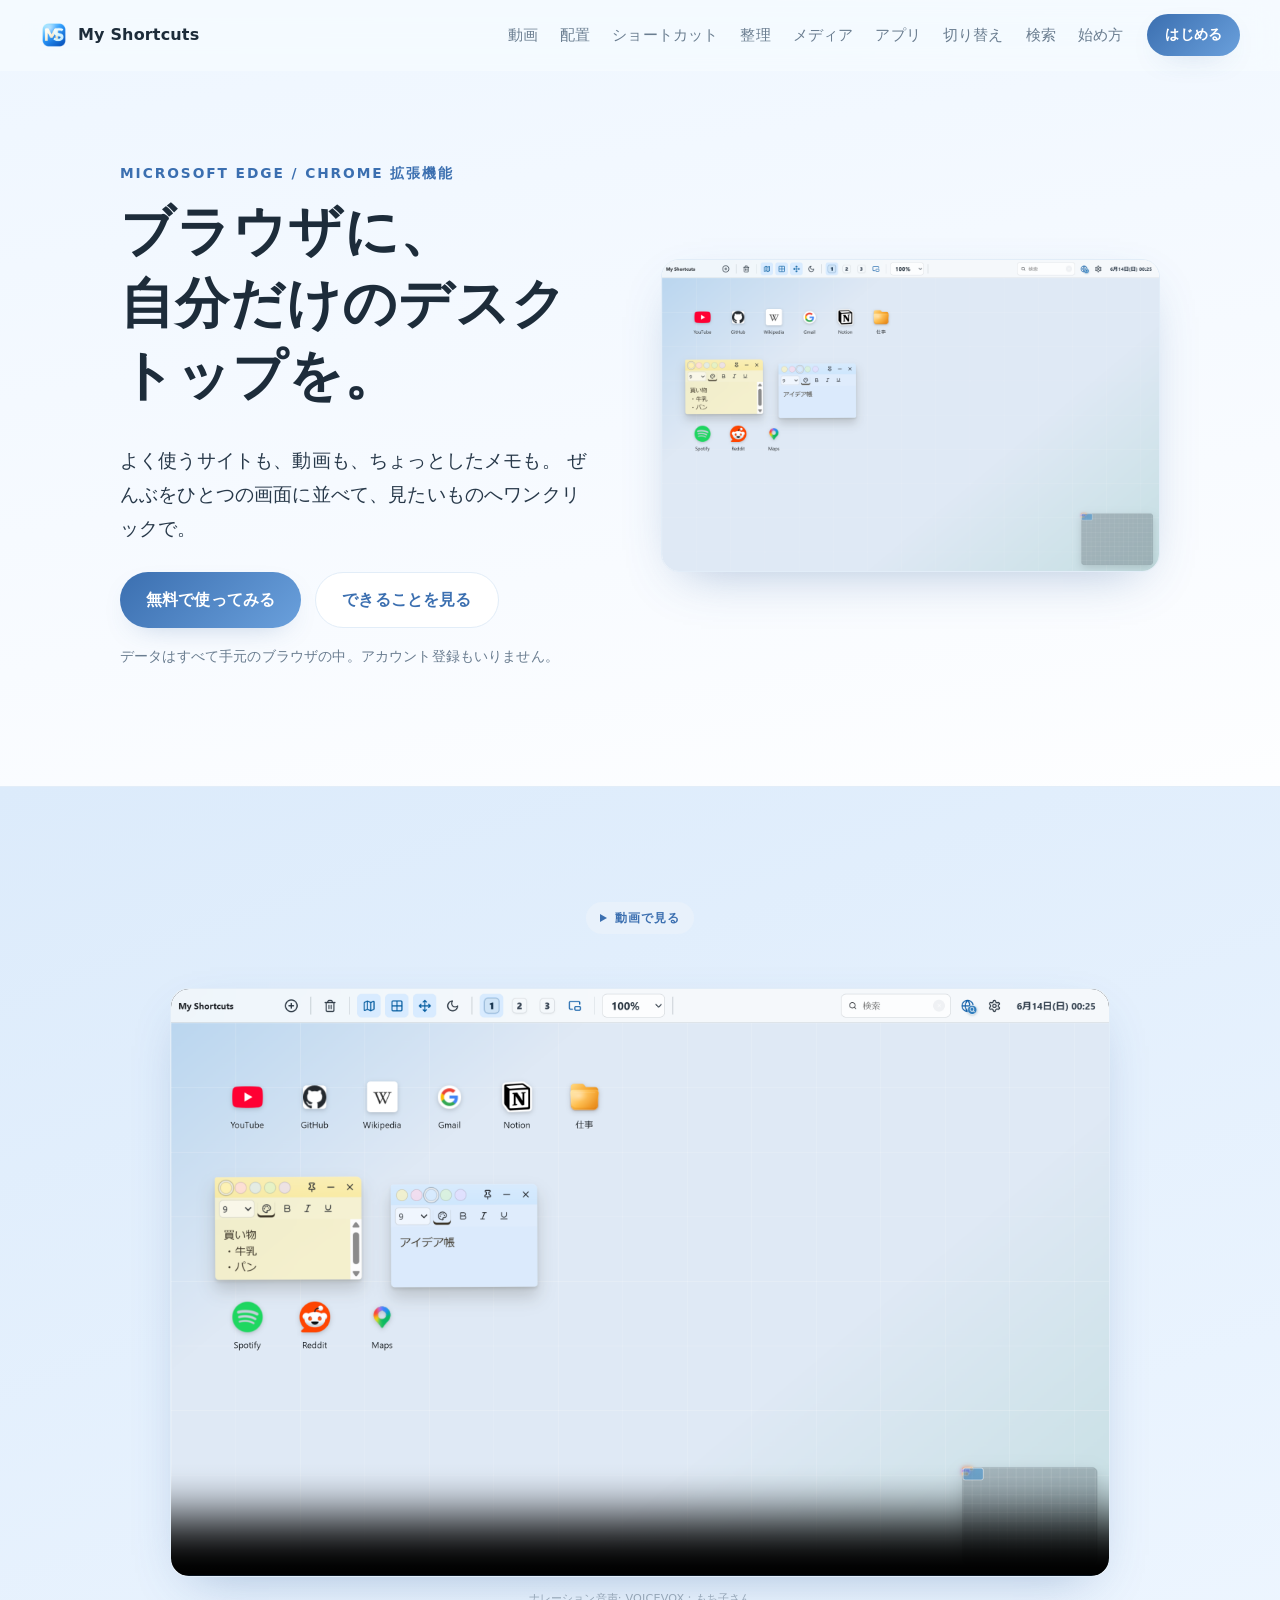
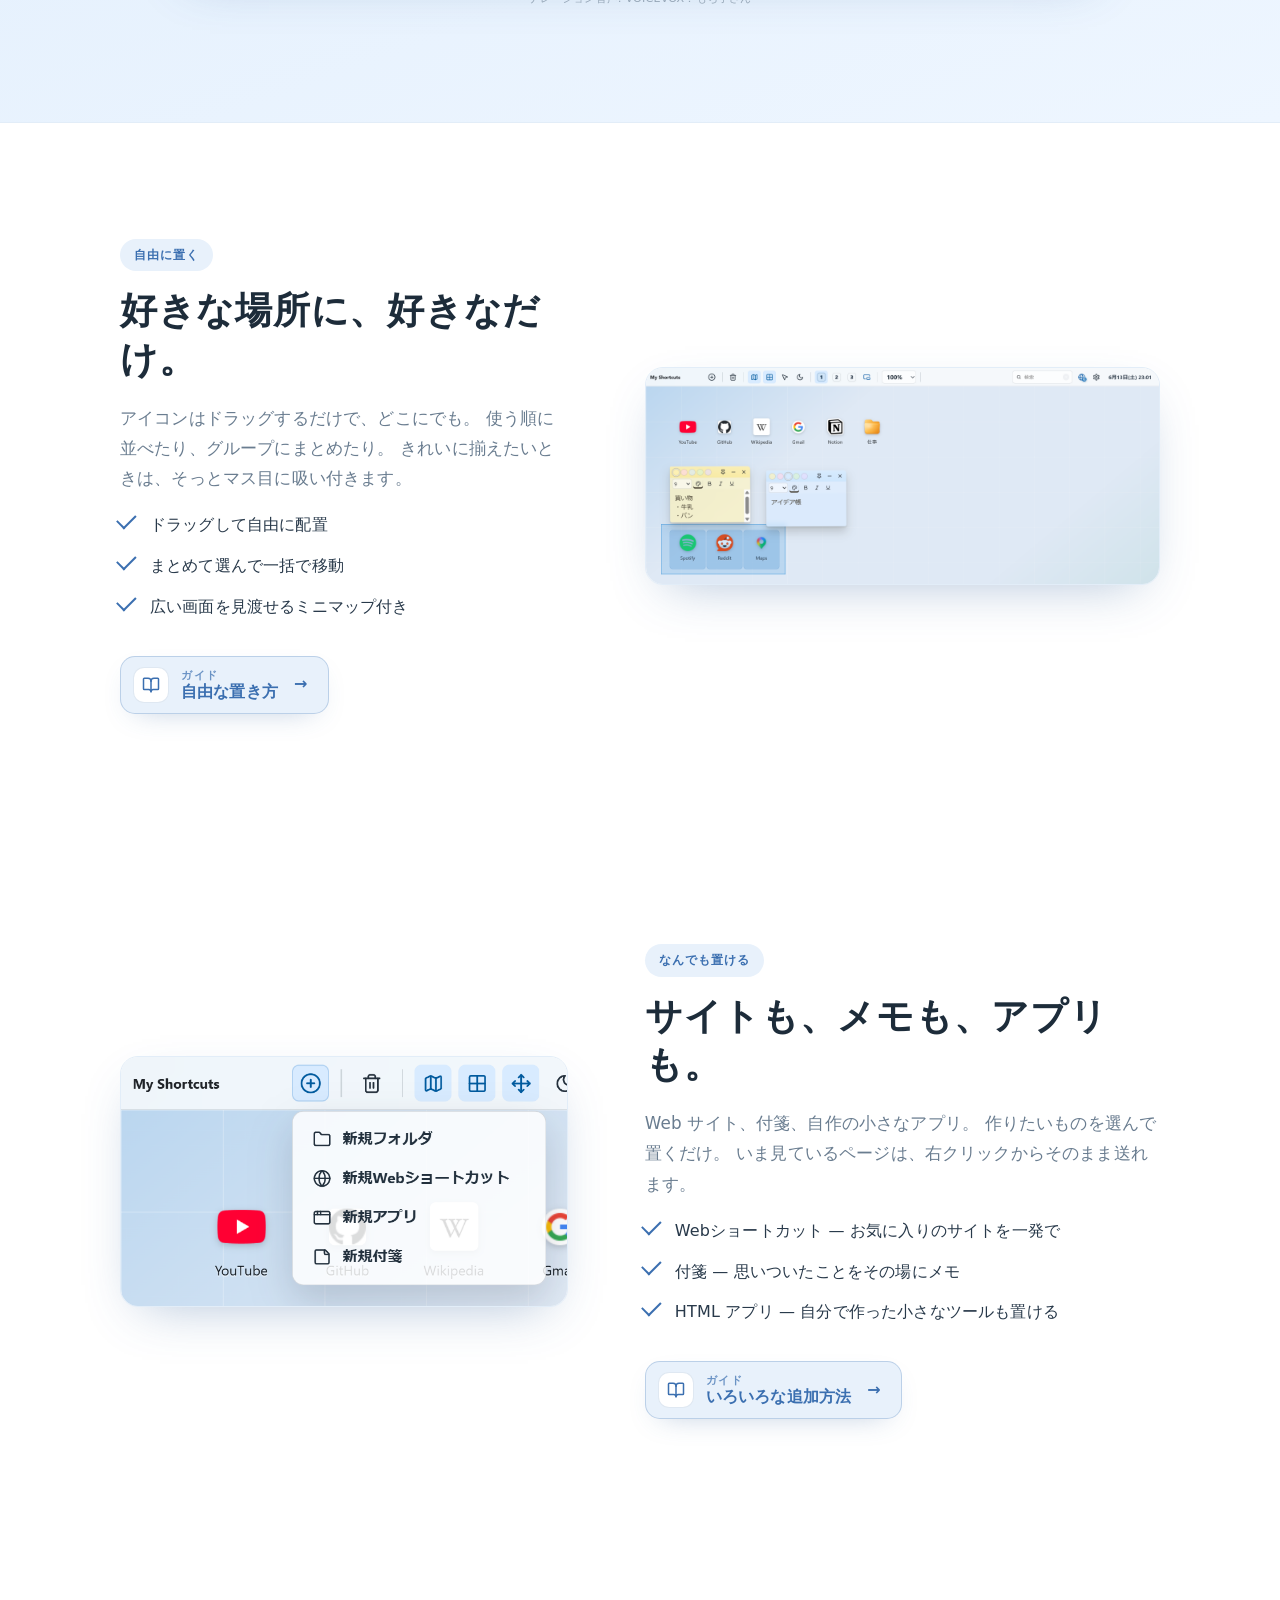
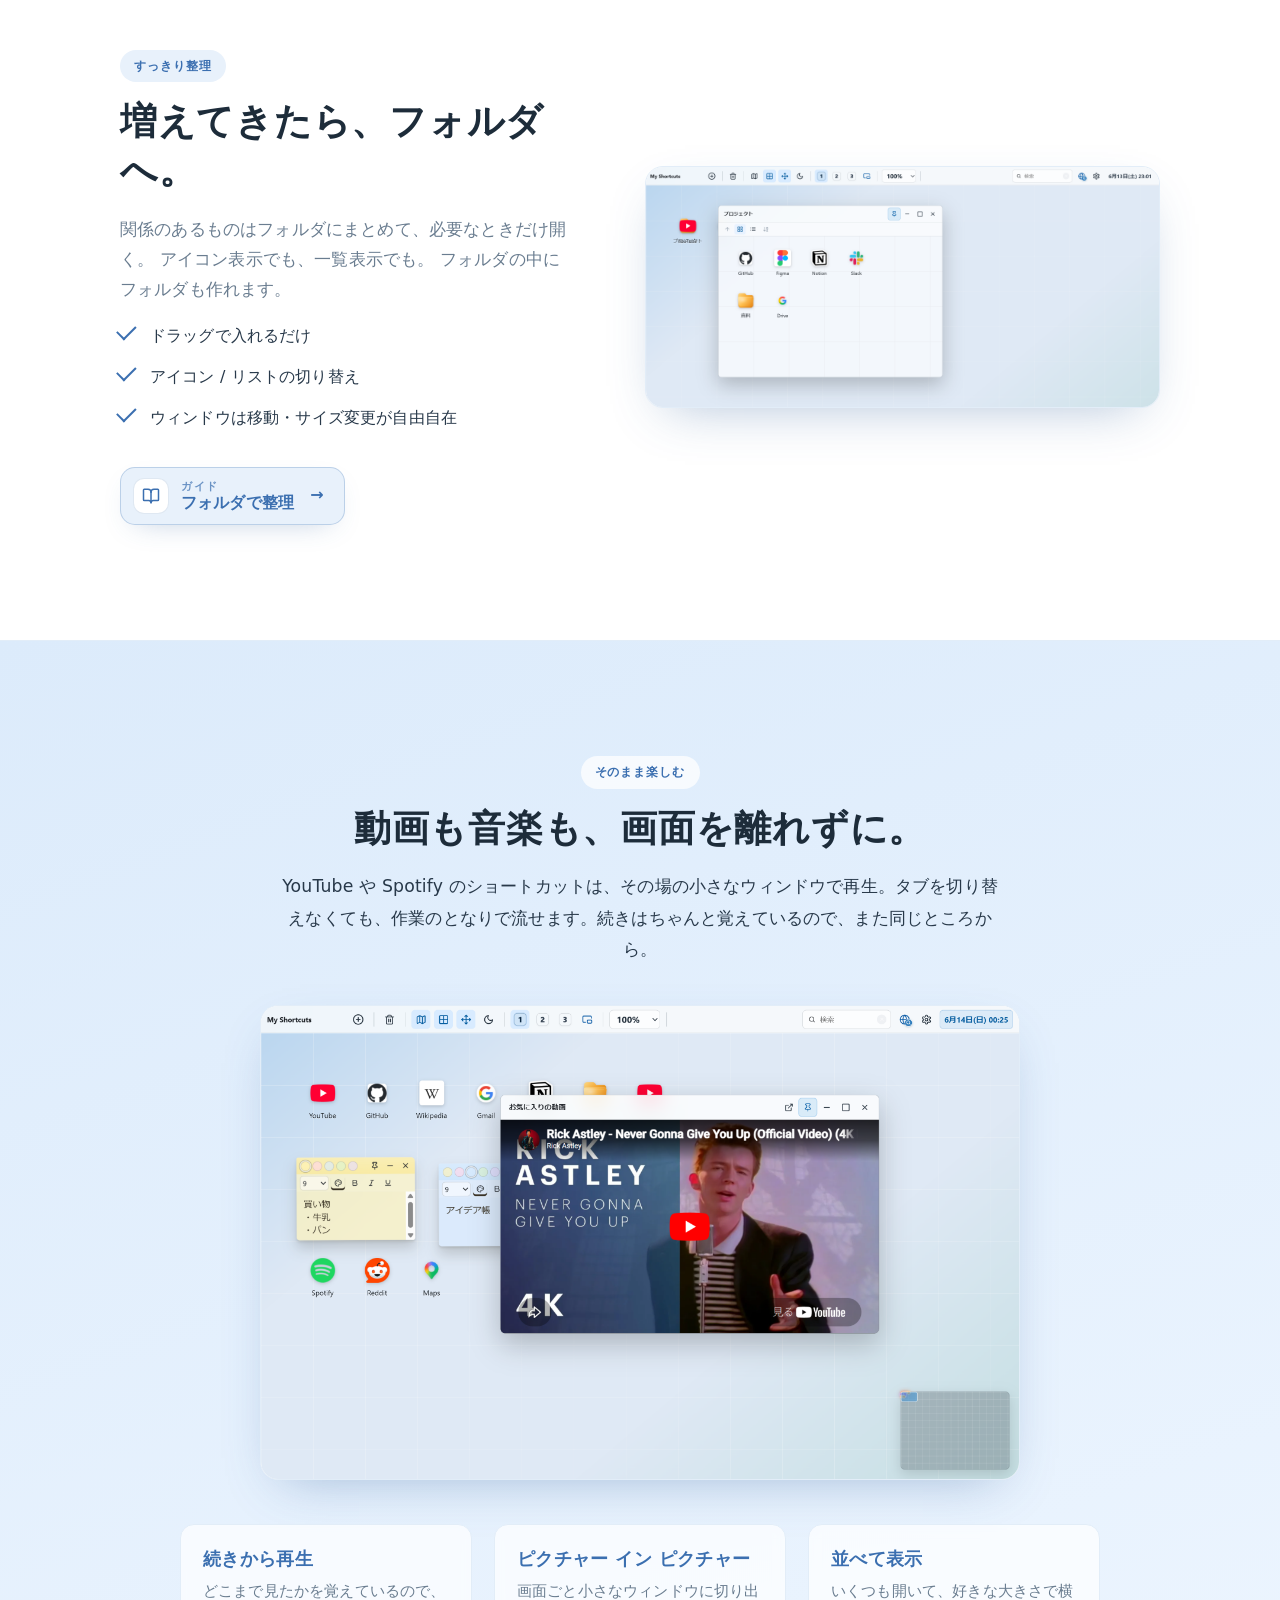
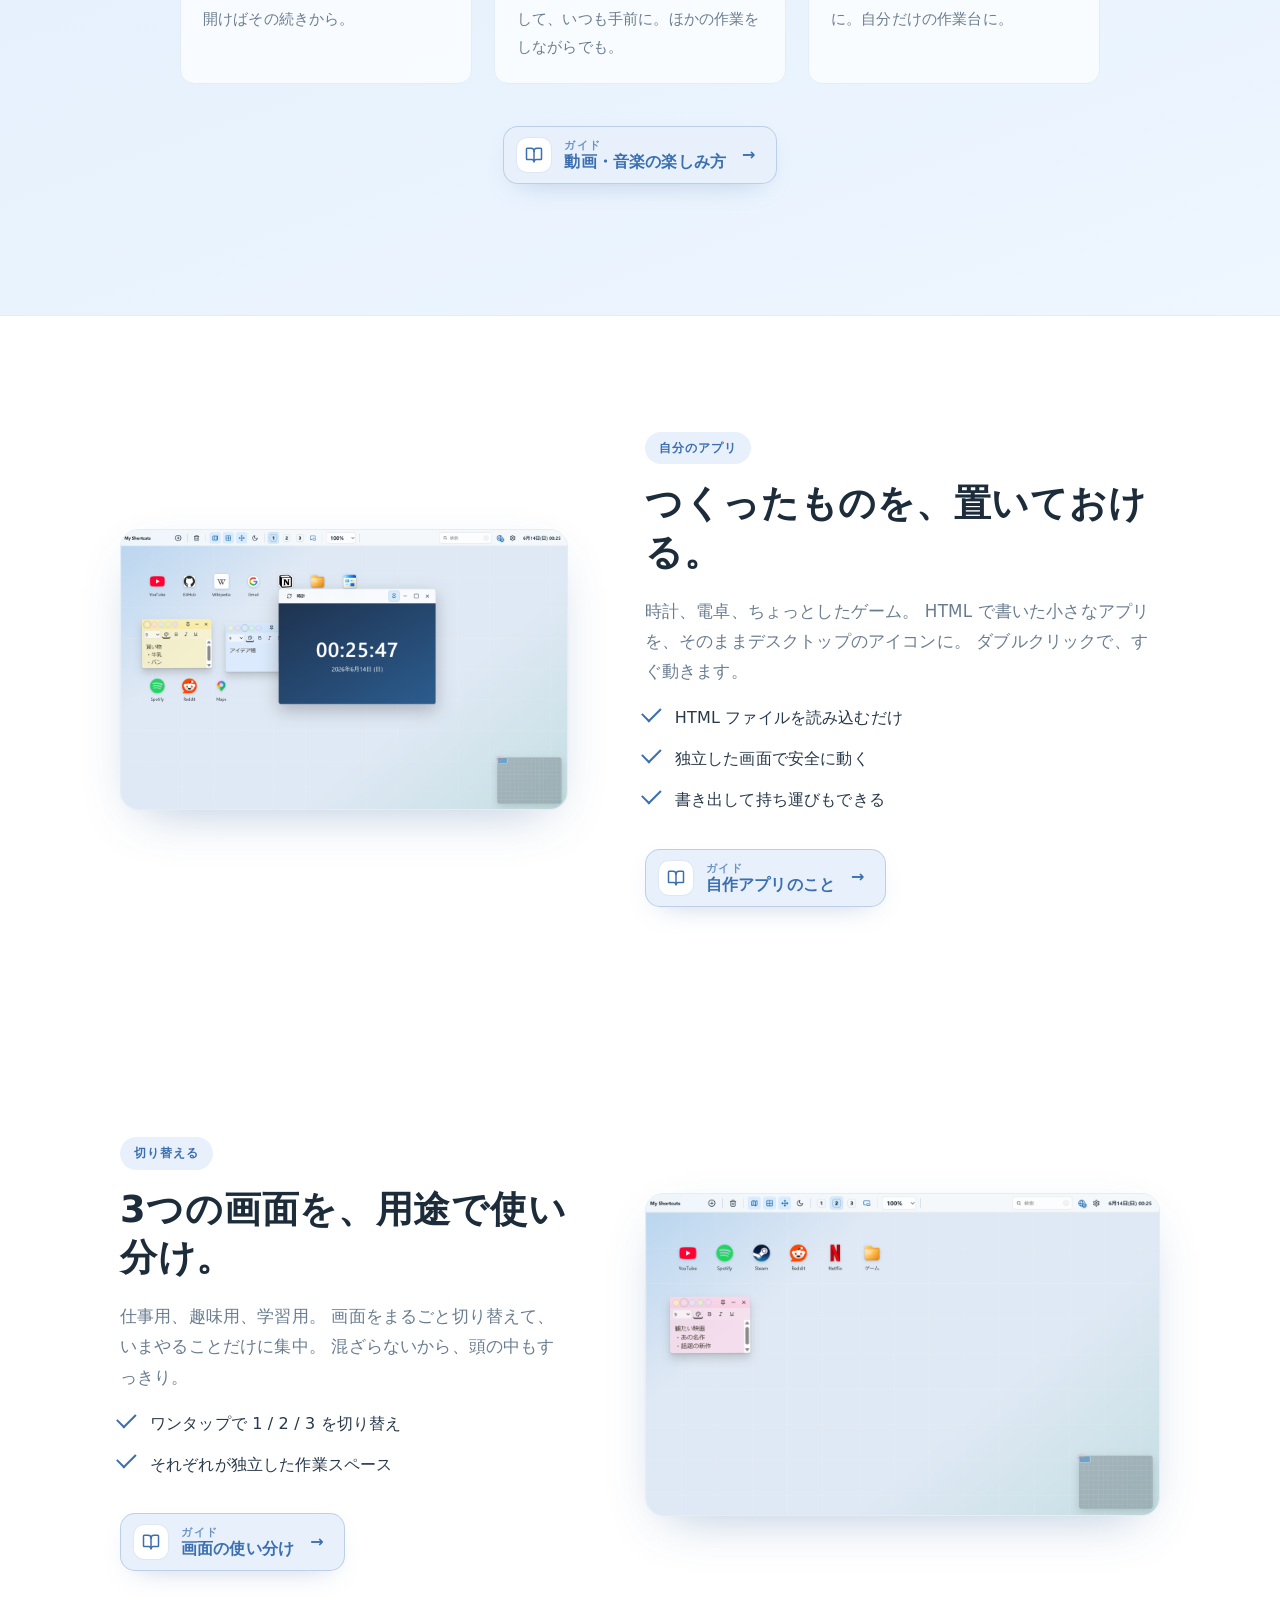
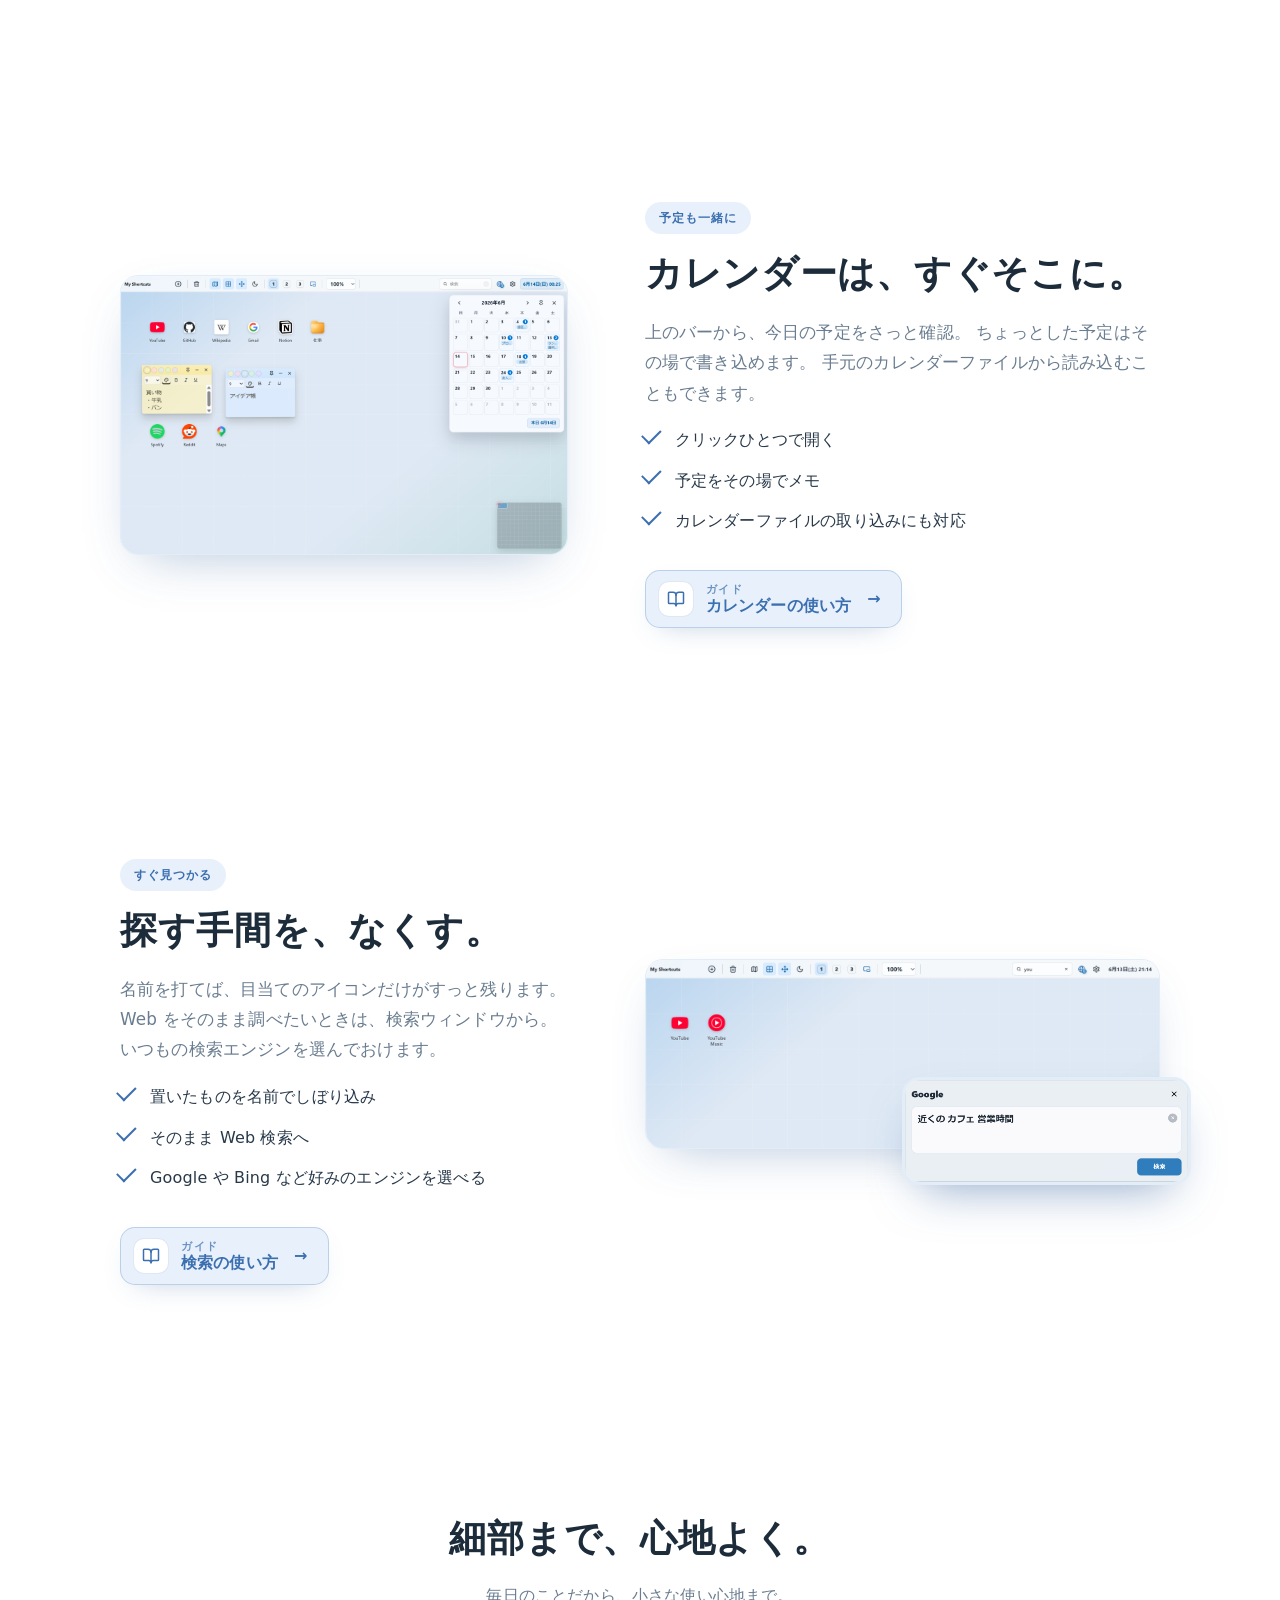
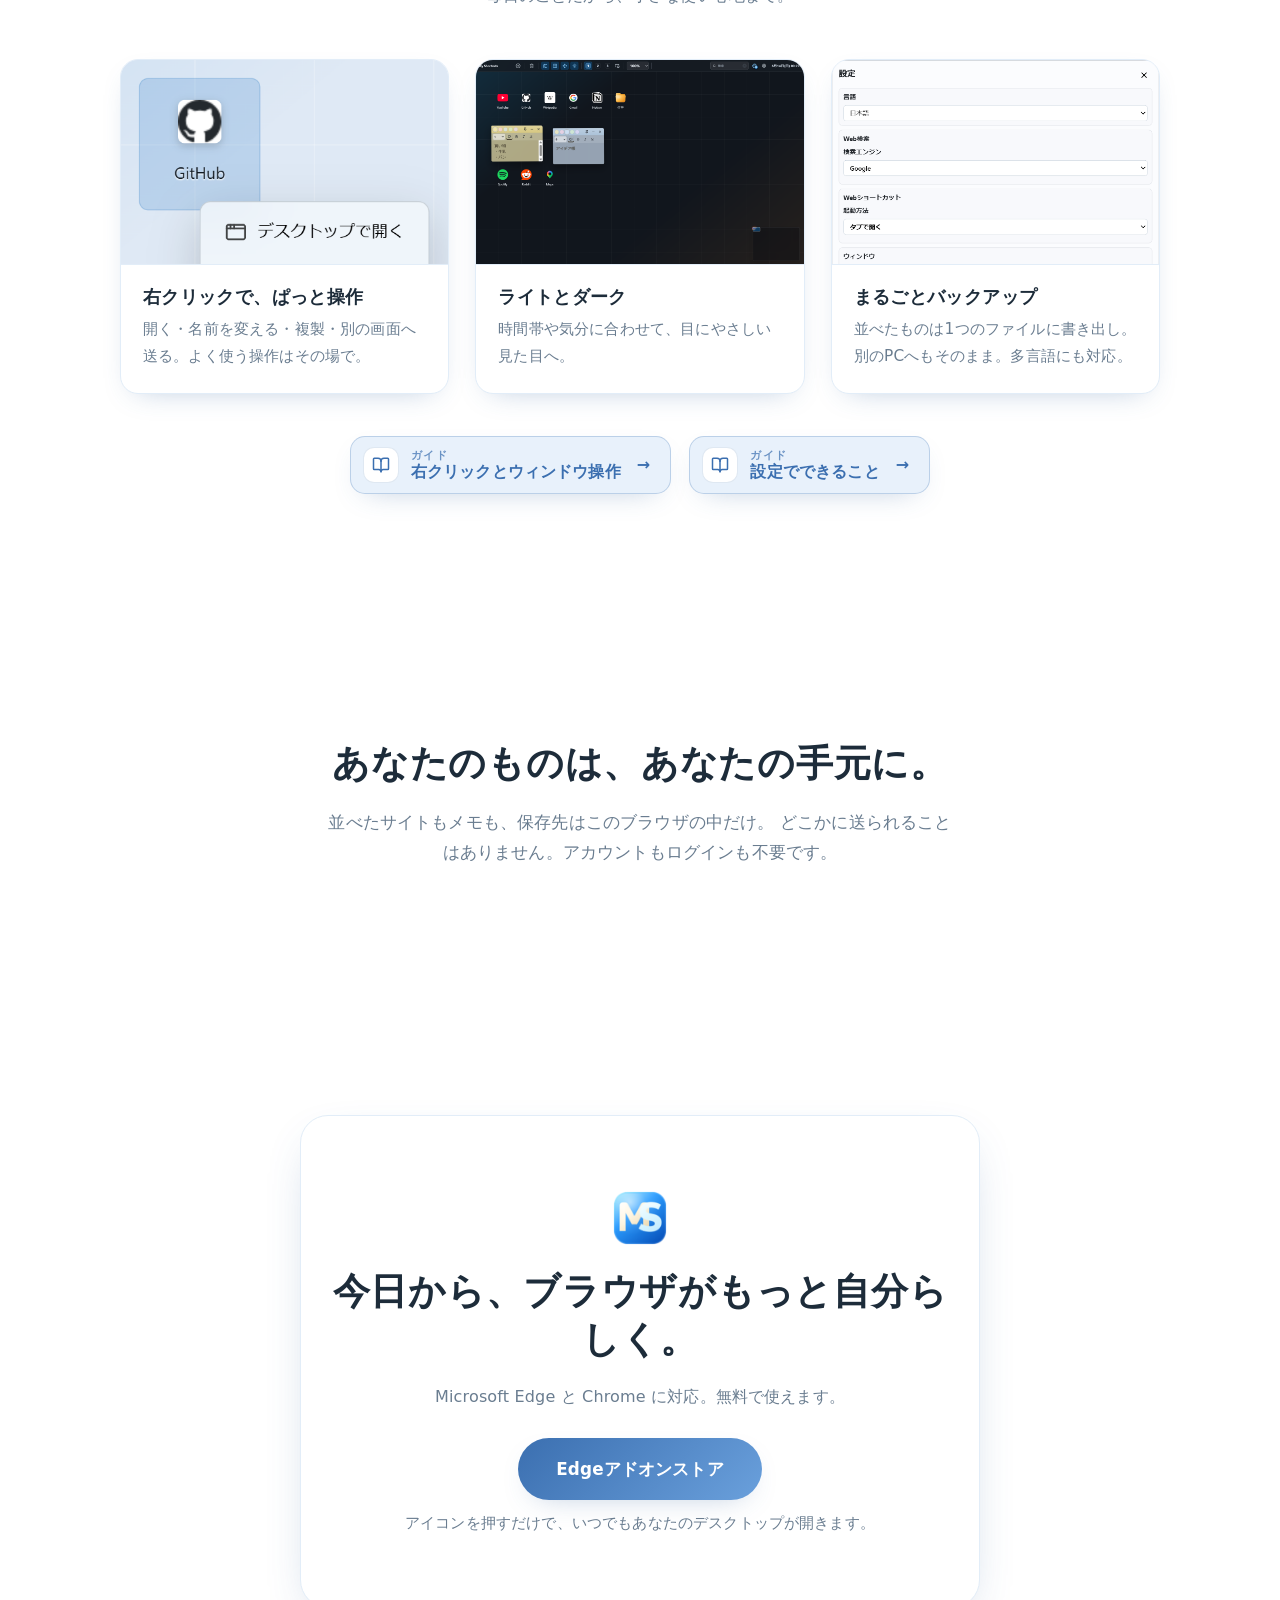
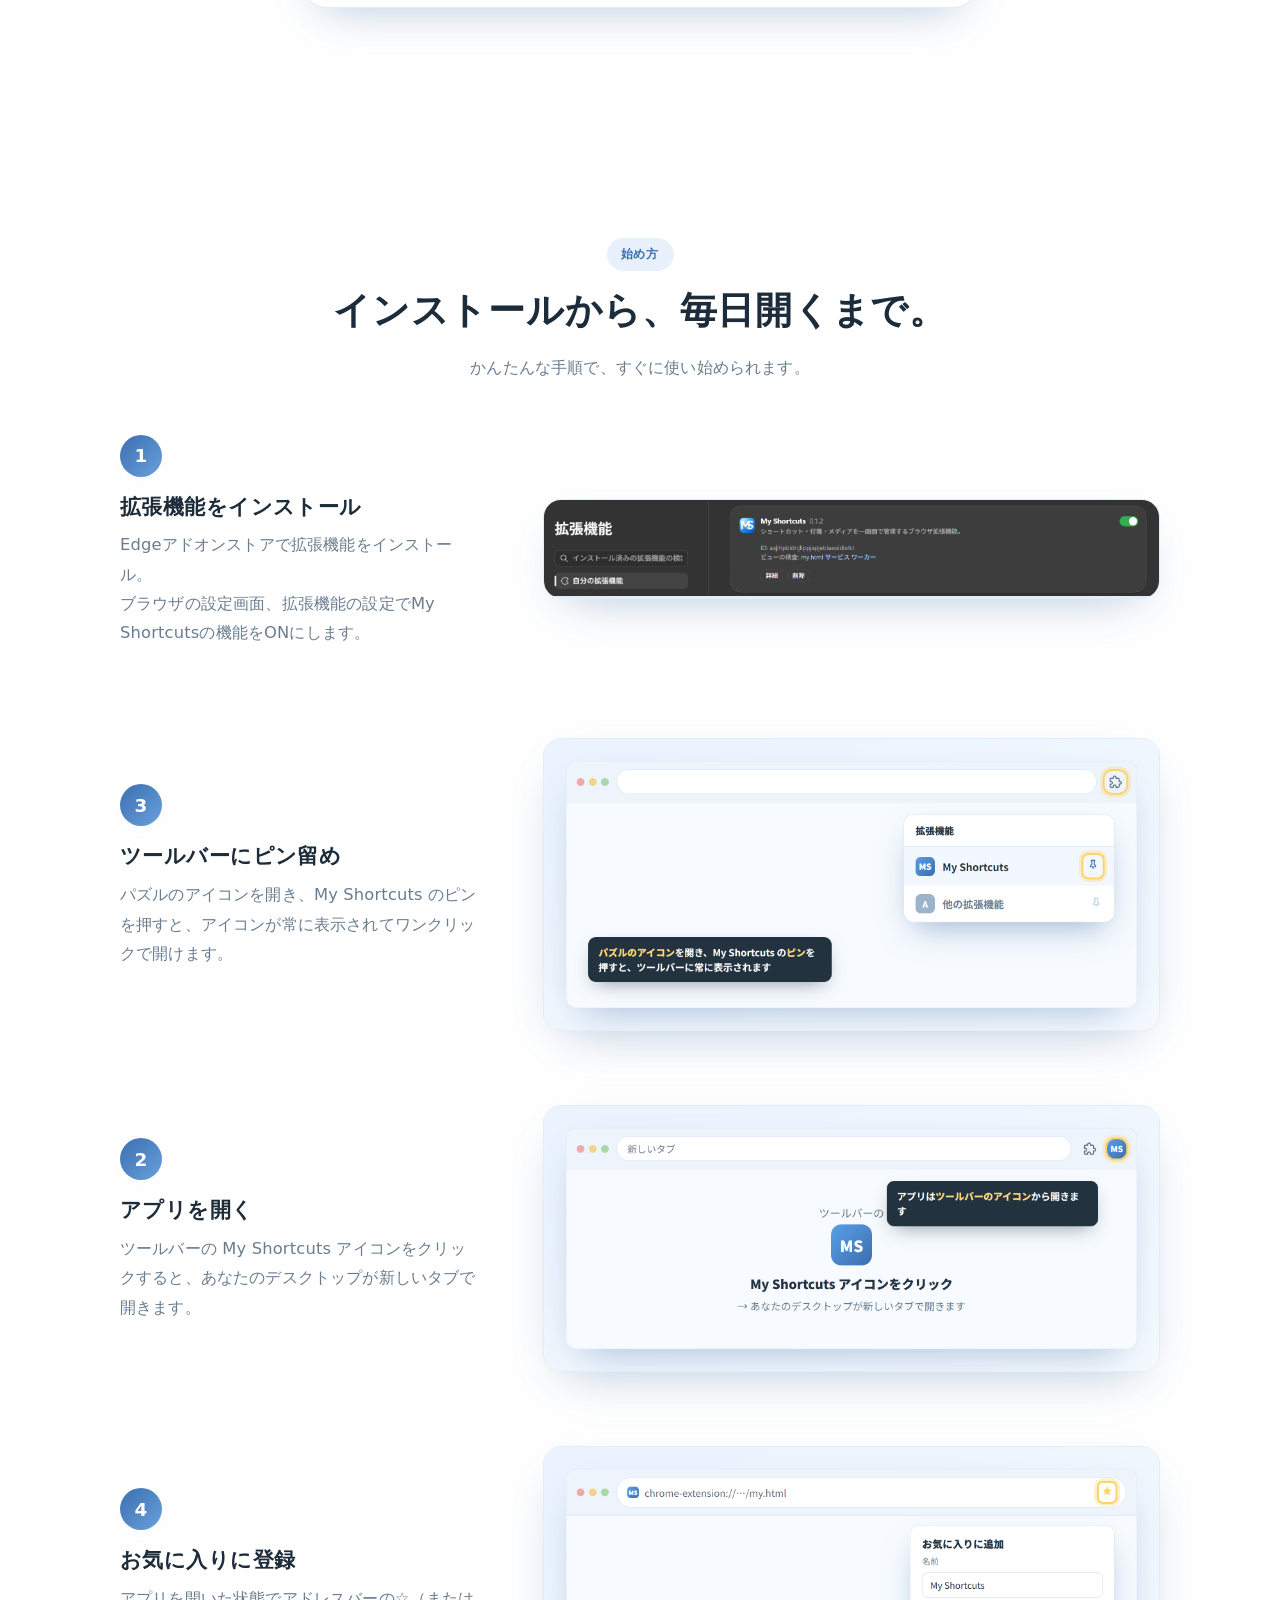
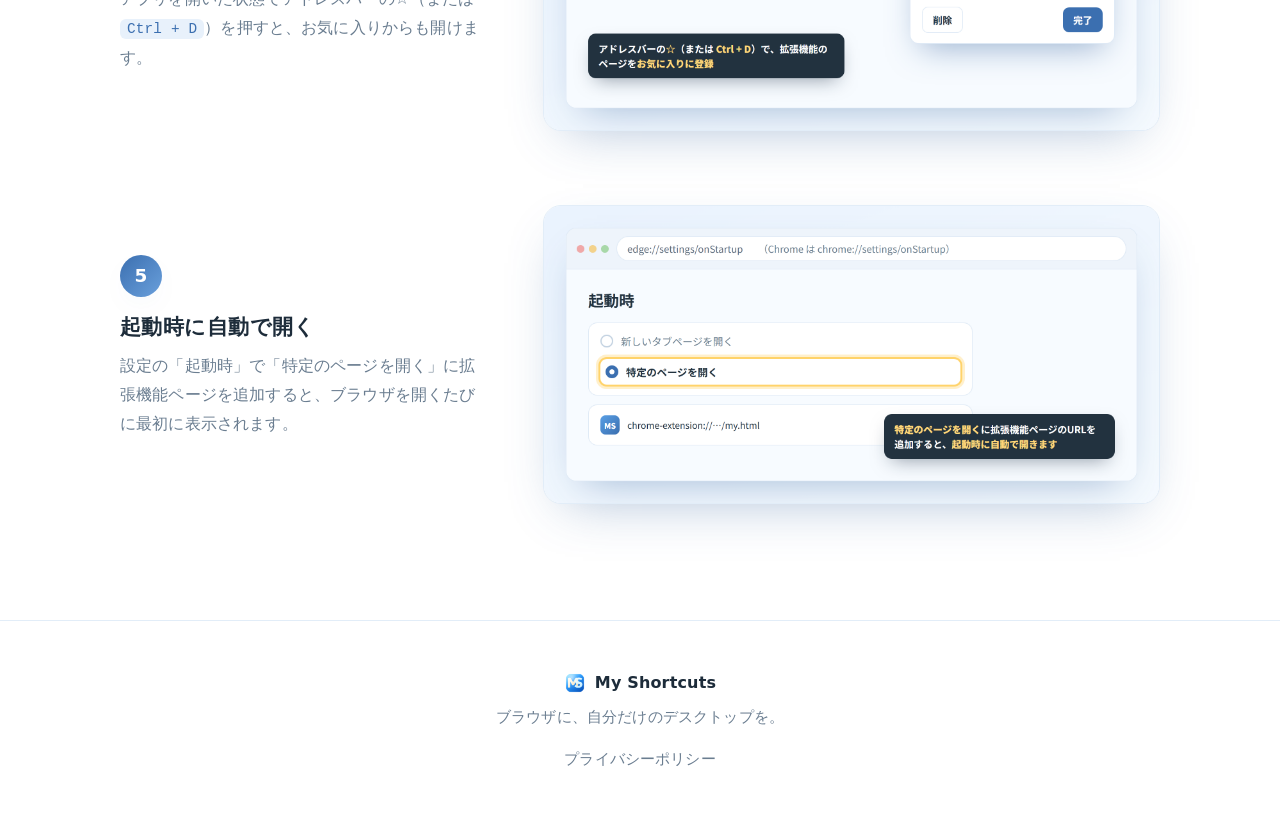
==== commit c9dd5208: "Update site" ====
--- a/index.html
+++ b/index.html
@@ -340,7 +340,7 @@
       <h2>今日から、ブラウザがもっと自分らしく。</h2>
       <p>Microsoft Edge と Chrome に対応。無料で使えます。</p>
       <div class="get__actions">
-        <a class="btn btn--primary btn--lg" href="#">Coming soon!</a>
+        <a class="btn btn--primary btn--lg" href="https://microsoftedge.microsoft.com/addons/detail/aajlhpbldnjllppjapjeblaeoidiefcl">Edgeアドオンストア</a>
       </div>
       <p class="get__steps">アイコンを押すだけで、いつでもあなたのデスクトップが開きます。</p>
     </div>
@@ -359,9 +359,18 @@
         <div class="howto__text">
           <span class="howto__num">1</span>
           <h3>拡張機能をインストール</h3>
-          <p>拡張機能ページ（<code>edge://extensions</code>）で「開発者モード」をオンにし、「展開して読み込み」から <code>dist</code> フォルダを選ぶだけ。</p>
+          <p><a href="https://microsoftedge.microsoft.com/addons/detail/aajlhpbldnjllppjapjeblaeoidiefcl">Edgeアドオンストア</a>で拡張機能をインストール。<br>ブラウザの設定画面、拡張機能の設定でMy Shortcutsの機能をONにします。</p>
         </div>
-        <div class="howto__shot"><div class="frame"><img src="assets/guide-1.png" alt="拡張機能ページで開発者モードをオンにし、展開して読み込みから dist フォルダを選ぶ" /></div></div>
+        <div class="howto__shot"><div class="frame"><img src="assets/guide-1.1.png" alt="拡張機能をオンにする" /><div class="frame"></div></div>
+      </li>
+
+      <li class="howto__step reveal">
+        <div class="howto__text">
+          <span class="howto__num">3</span>
+          <h3>ツールバーにピン留め</h3>
+          <p>パズルのアイコンを開き、My Shortcuts のピンを押すと、アイコンが常に表示されてワンクリックで開けます。</p>
+        </div>
+        <div class="howto__shot"><div class="frame"><img src="assets/guide-3.png" alt="拡張機能メニューで My Shortcuts のピンを押してツールバーに固定する" /></div></div>
       </li>
 
       <li class="howto__step reveal">
@@ -371,15 +380,6 @@
           <p>ツールバーの My Shortcuts アイコンをクリックすると、あなたのデスクトップが新しいタブで開きます。</p>
         </div>
         <div class="howto__shot"><div class="frame"><img src="assets/guide-2.png" alt="ツールバーの My Shortcuts アイコンをクリックしてアプリを開く" /></div></div>
-      </li>
-
-      <li class="howto__step reveal">
-        <div class="howto__text">
-          <span class="howto__num">3</span>
-          <h3>ツールバーにピン留め</h3>
-          <p>パズルのアイコンを開き、My Shortcuts のピンを押すと、アイコンが常に表示されてワンクリックで開けます。</p>
-        </div>
-        <div class="howto__shot"><div class="frame"><img src="assets/guide-3.png" alt="拡張機能メニューで My Shortcuts のピンを押してツールバーに固定する" /></div></div>
       </li>
 
       <li class="howto__step reveal">
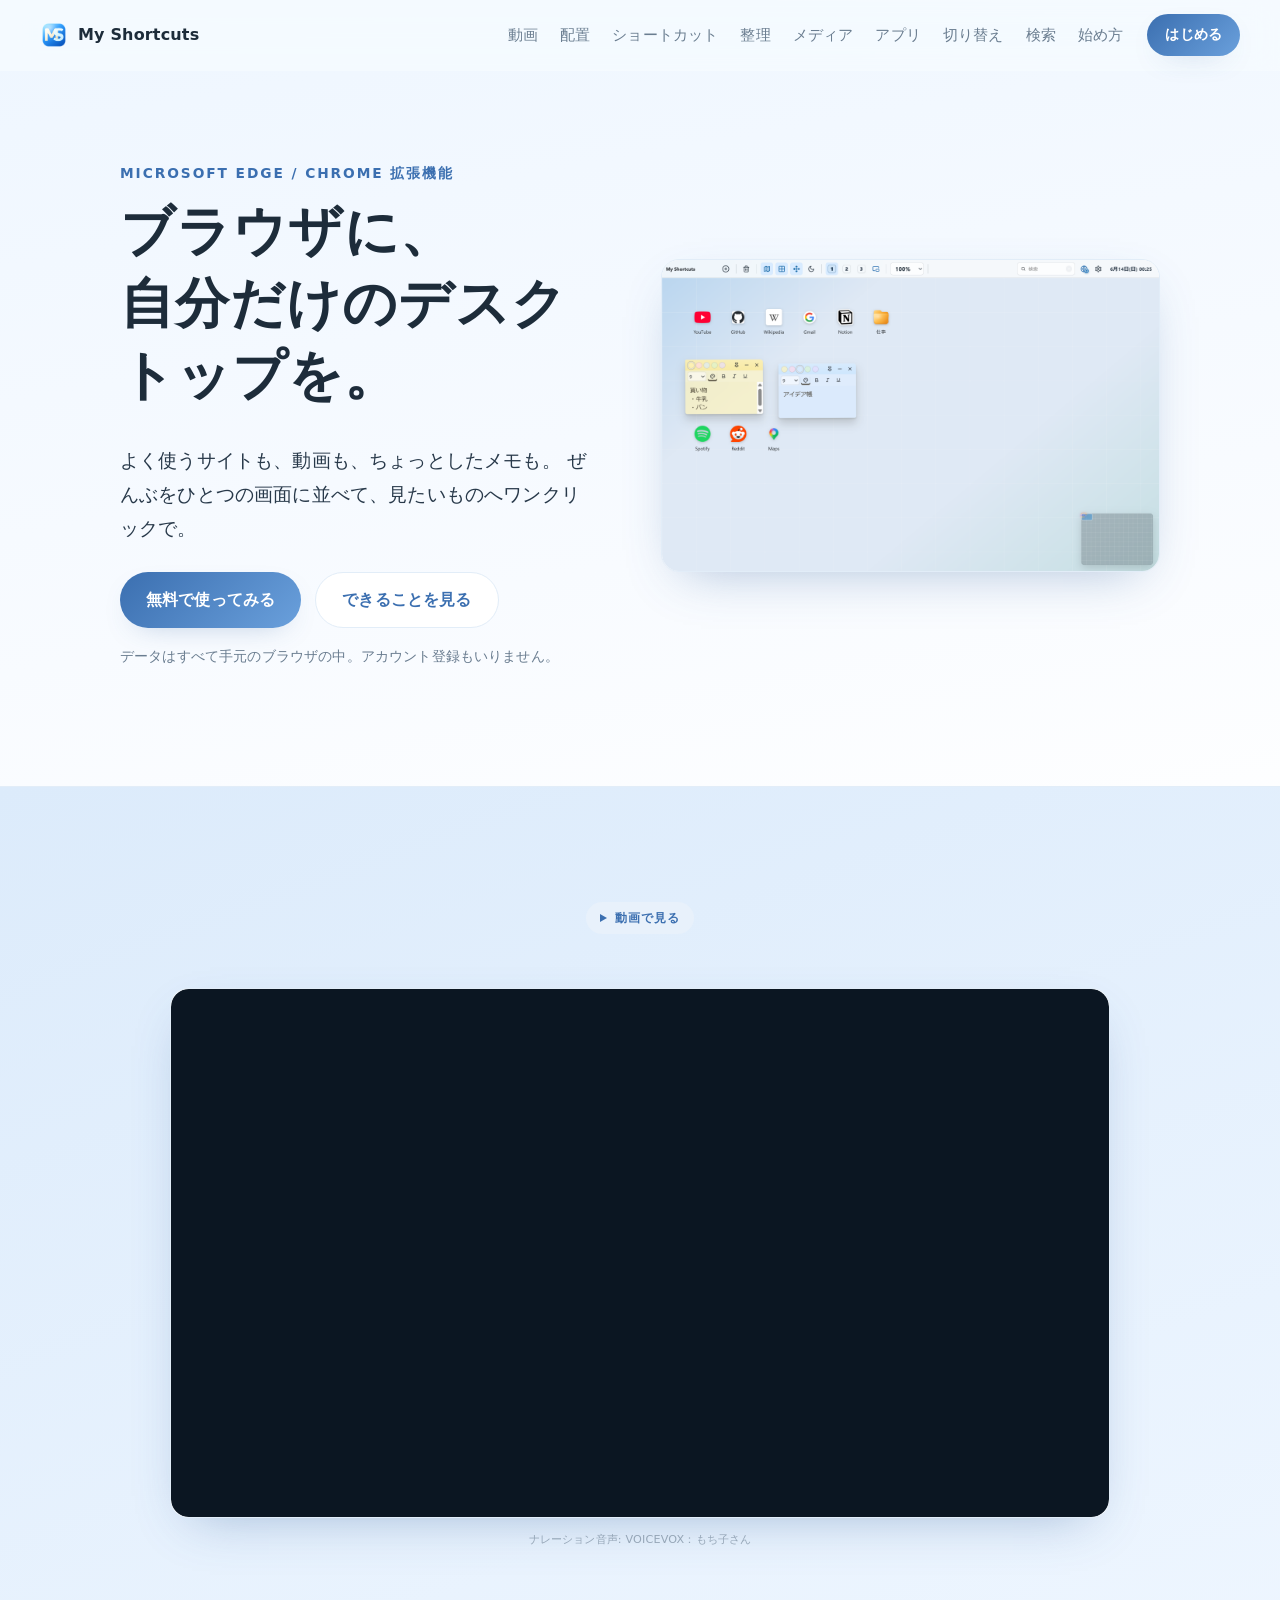
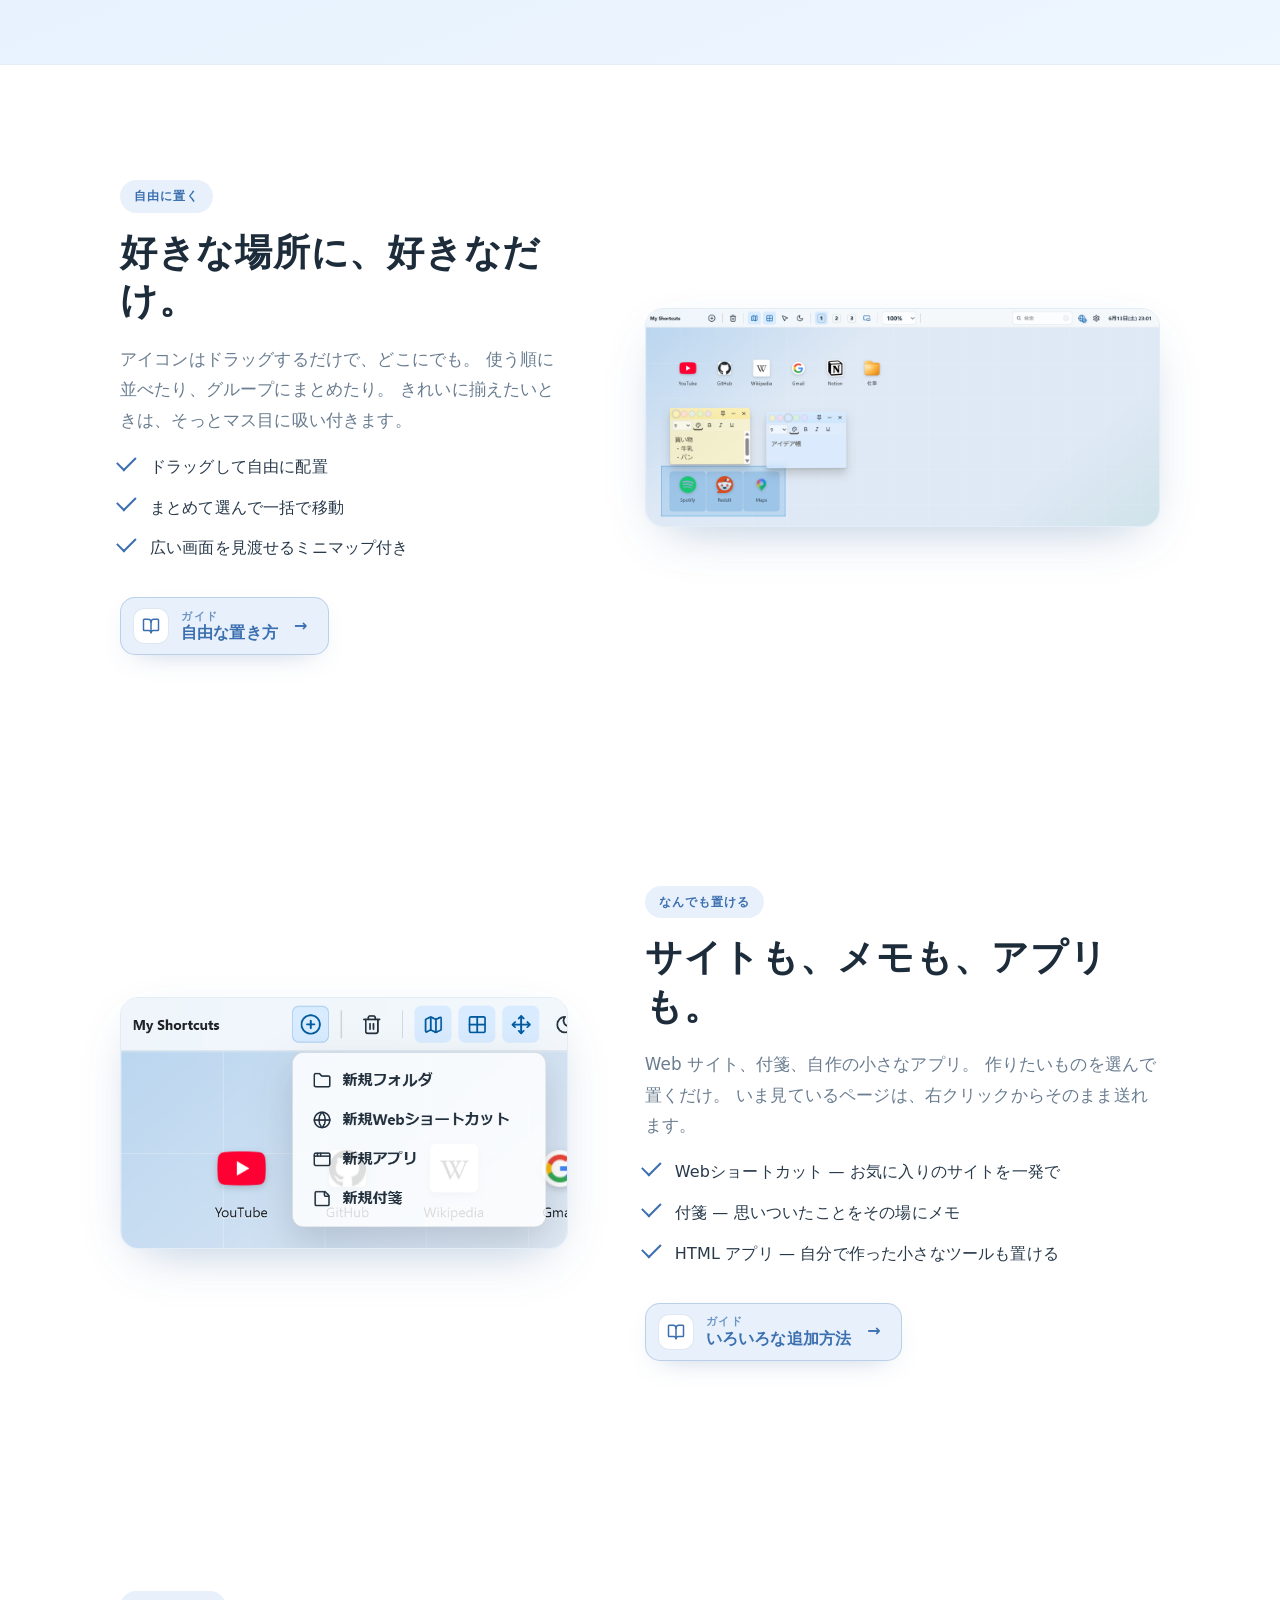
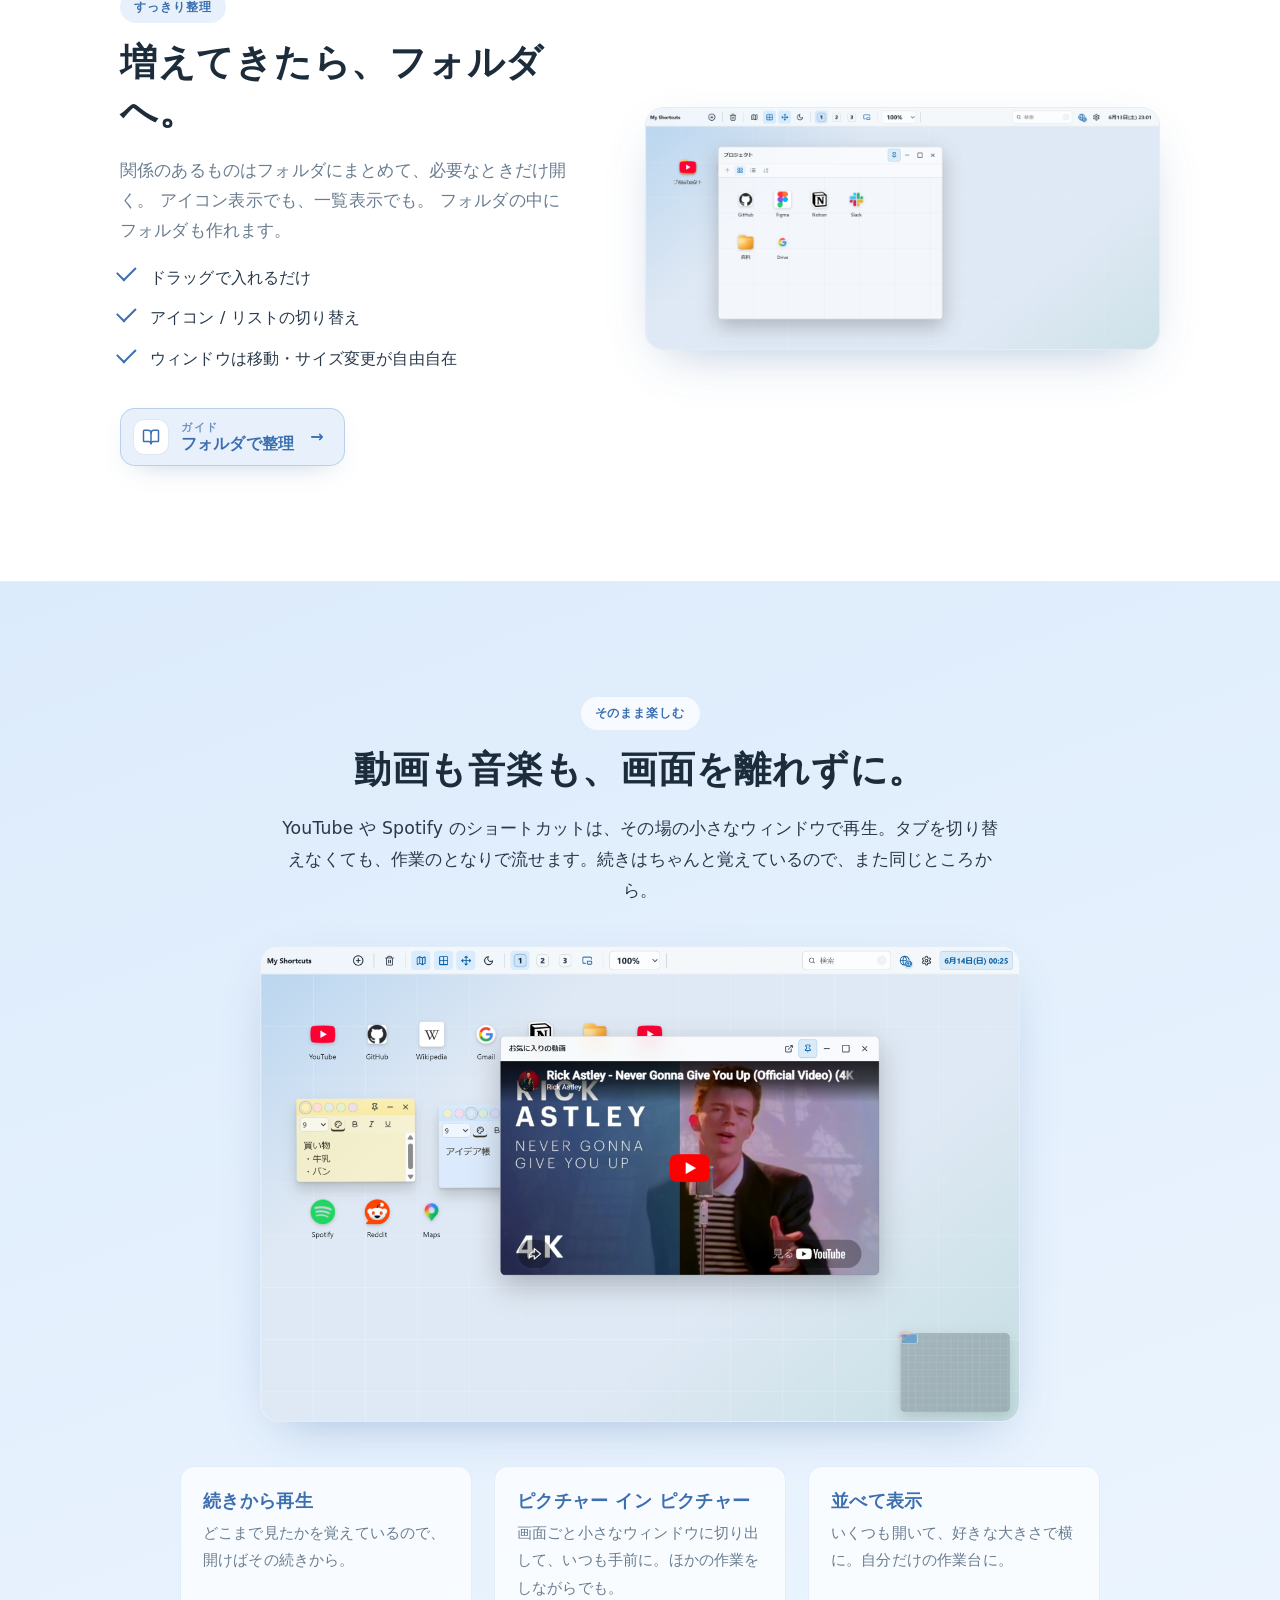
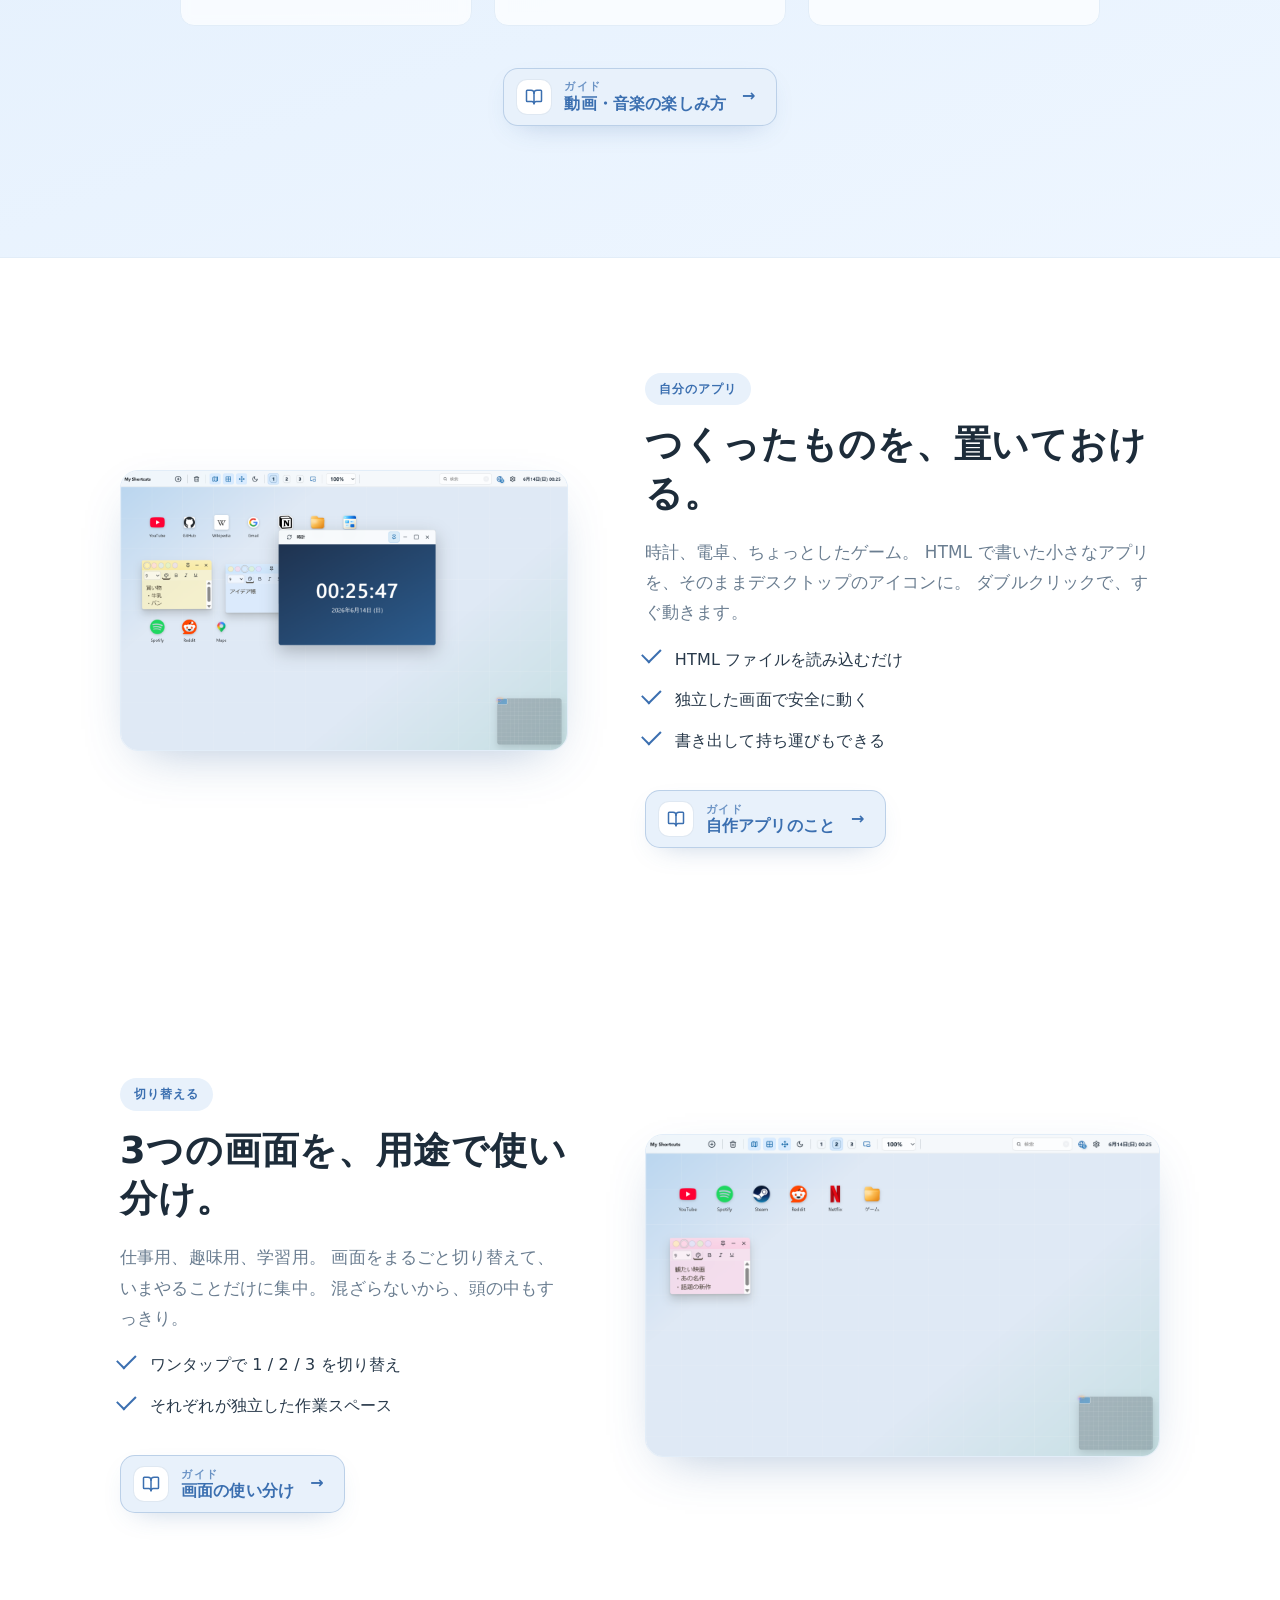
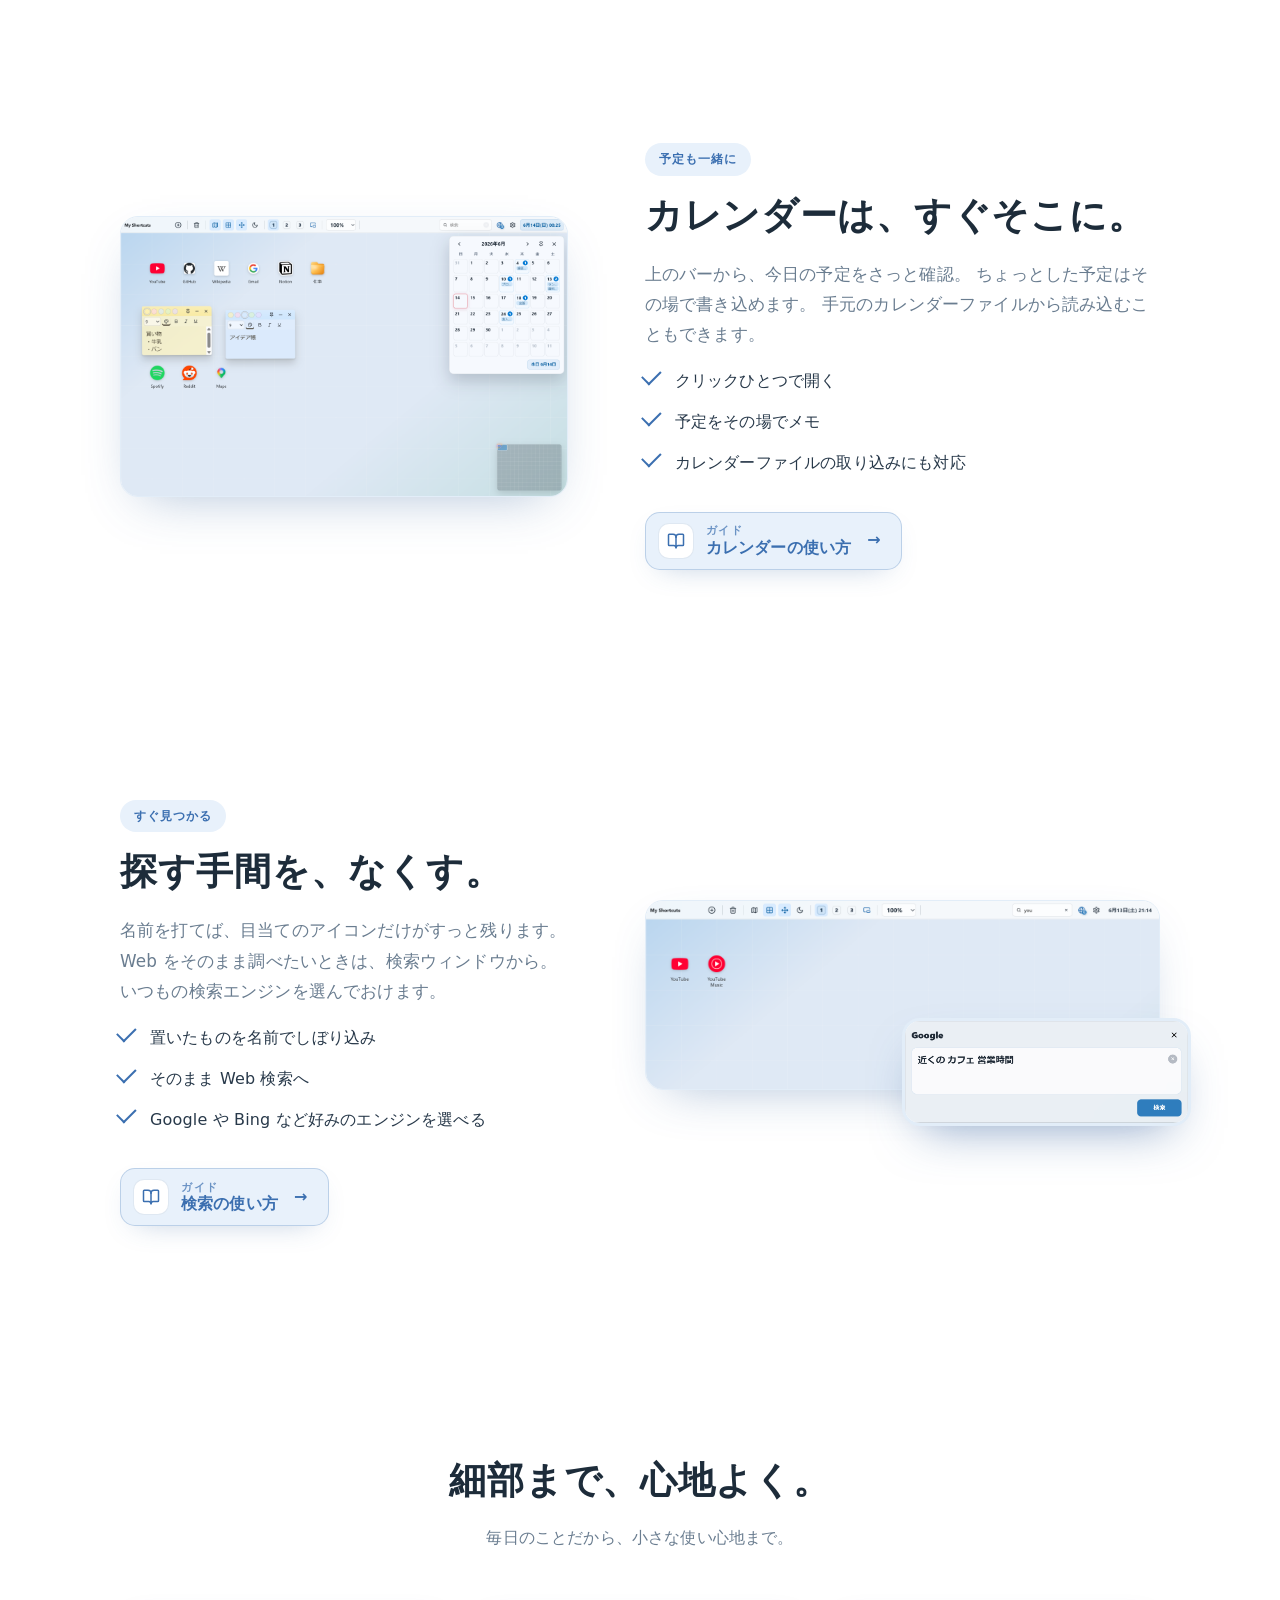
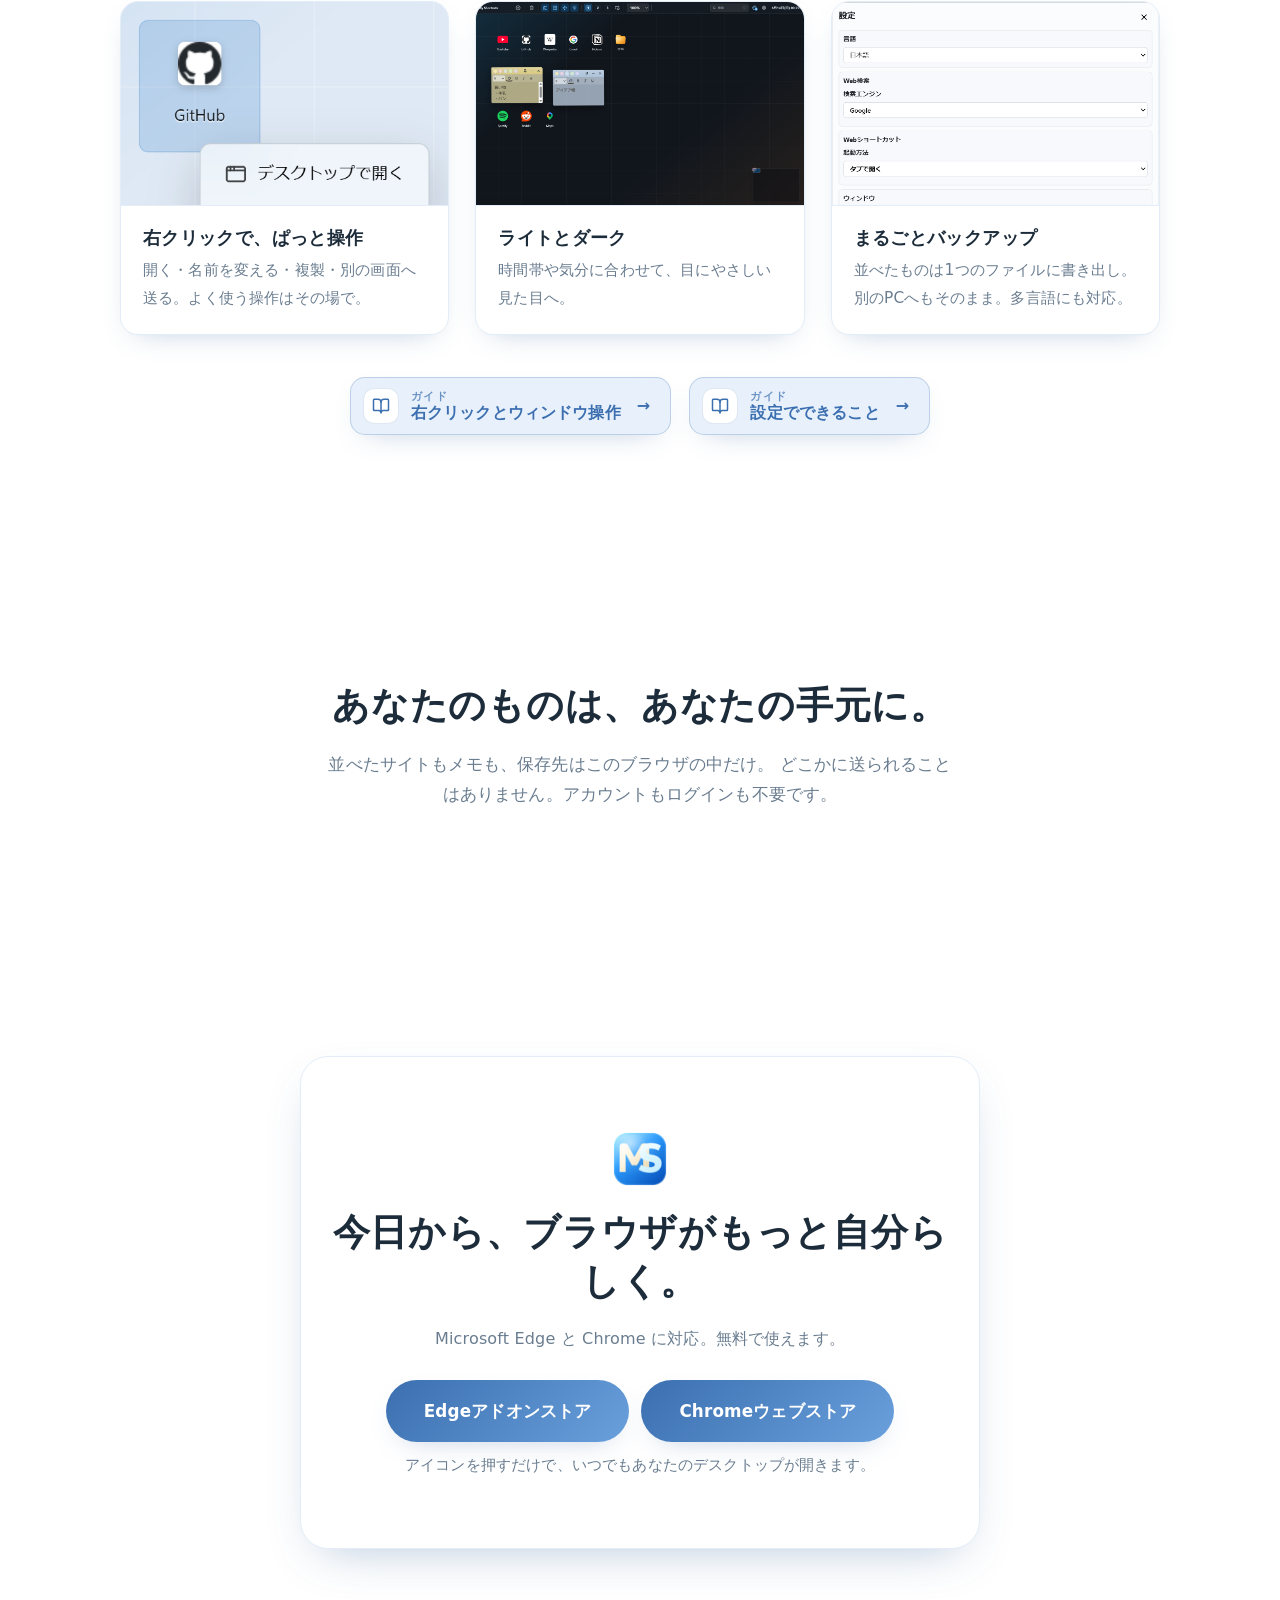
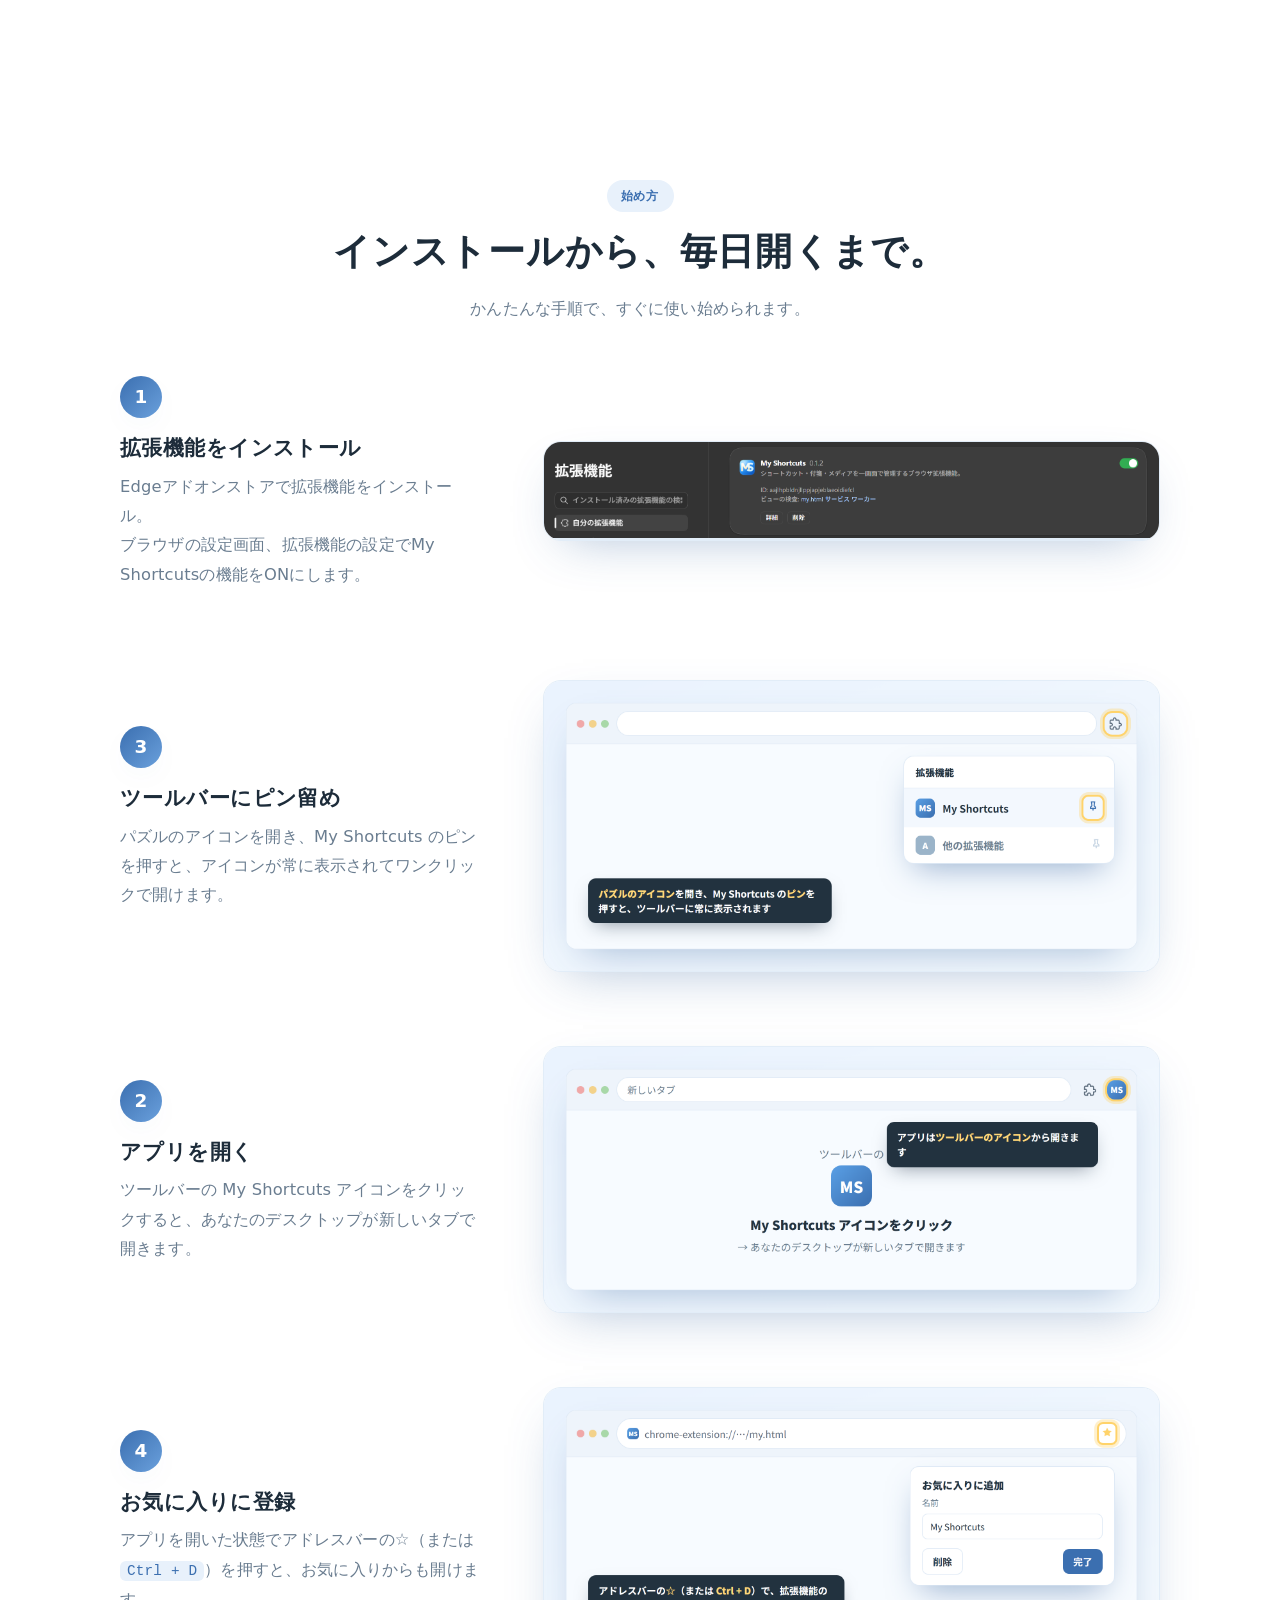
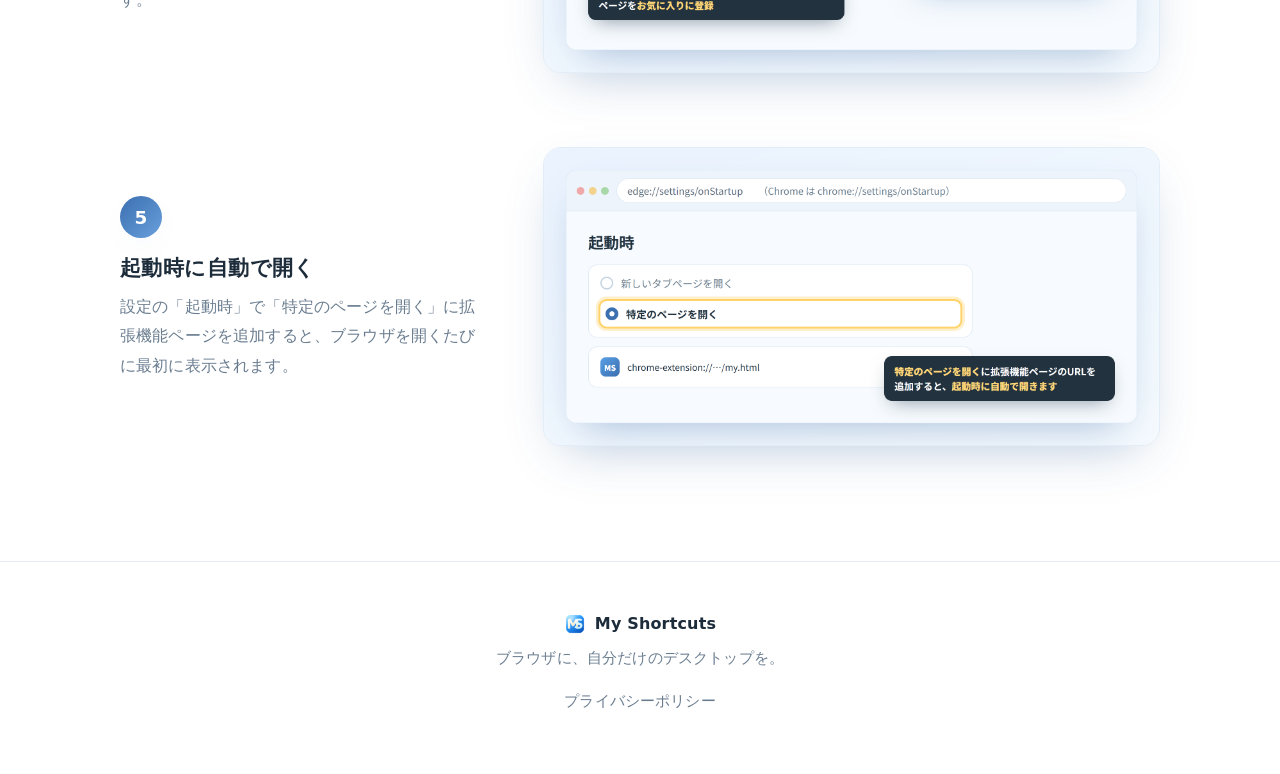
==== commit b70a0b0b: "Update store links and video embed" ====
--- a/index.html
+++ b/index.html
@@ -60,11 +60,7 @@
     </div>
     <div class="videosec__player reveal">
       <div class="frame">
-        <video controls preload="metadata" playsinline poster="assets/main-overview.png">
-          <source src="assets/my-shortcuts-intro.mp4" type="video/mp4" />
-          お使いのブラウザは動画再生に対応していません。
-          <a href="assets/my-shortcuts-intro.mp4">動画をダウンロード</a>
-        </video>
+        <iframe src="https://www.youtube.com/embed/Nyxb4HtRTMY?rel=0" title="My Shortcuts 紹介動画" allow="accelerometer; autoplay; clipboard-write; encrypted-media; gyroscope; picture-in-picture; web-share" referrerpolicy="strict-origin-when-cross-origin" allowfullscreen></iframe>
       </div>
       <p class="videosec__credit">ナレーション音声: VOICEVOX：もち子さん</p>
     </div>
@@ -341,6 +337,7 @@
       <p>Microsoft Edge と Chrome に対応。無料で使えます。</p>
       <div class="get__actions">
         <a class="btn btn--primary btn--lg" href="https://microsoftedge.microsoft.com/addons/detail/aajlhpbldnjllppjapjeblaeoidiefcl">Edgeアドオンストア</a>
+        <a class="btn btn--primary btn--lg" href="https://chromewebstore.google.com/detail/my-shortcuts/ldodkaepigegabgoncegnjmbjbglmonc">Chromeウェブストア</a>
       </div>
       <p class="get__steps">アイコンを押すだけで、いつでもあなたのデスクトップが開きます。</p>
     </div>
--- a/styles.css
+++ b/styles.css
@@ -179,9 +179,11 @@
 .videosec__player { max-width: 940px; margin: 0 auto; }
 .videosec__player .frame { padding: 0; line-height: 0; }
 .videosec__player .frame:hover { transform: none; box-shadow: var(--shadow); }
-.videosec__player video {
+.videosec__player video,
+.videosec__player iframe {
   display: block; width: 100%; border-radius: inherit; background: #0b1622;
 }
+.videosec__player iframe { aspect-ratio: 16 / 9; height: auto; border: 0; }
 .videosec__credit { margin: 14px 0 0; font-size: 0.7rem; color: var(--muted); opacity: 0.62; line-height: 1.5; }
 
 /* ============ cards ============ */
@@ -333,7 +335,7 @@
 }
 .get__inner img { margin: 0 auto 18px; border-radius: 16px; }
 .get__inner p { color: var(--muted); }
-.get__actions { margin: 26px 0 10px; }
+.get__actions { display: flex; flex-wrap: wrap; justify-content: center; gap: 12px; margin: 26px 0 10px; }
 .get__steps { font-size: 0.92rem; color: var(--muted); margin: 6px 0 0; }
 
 /* ============ footer ============ */
